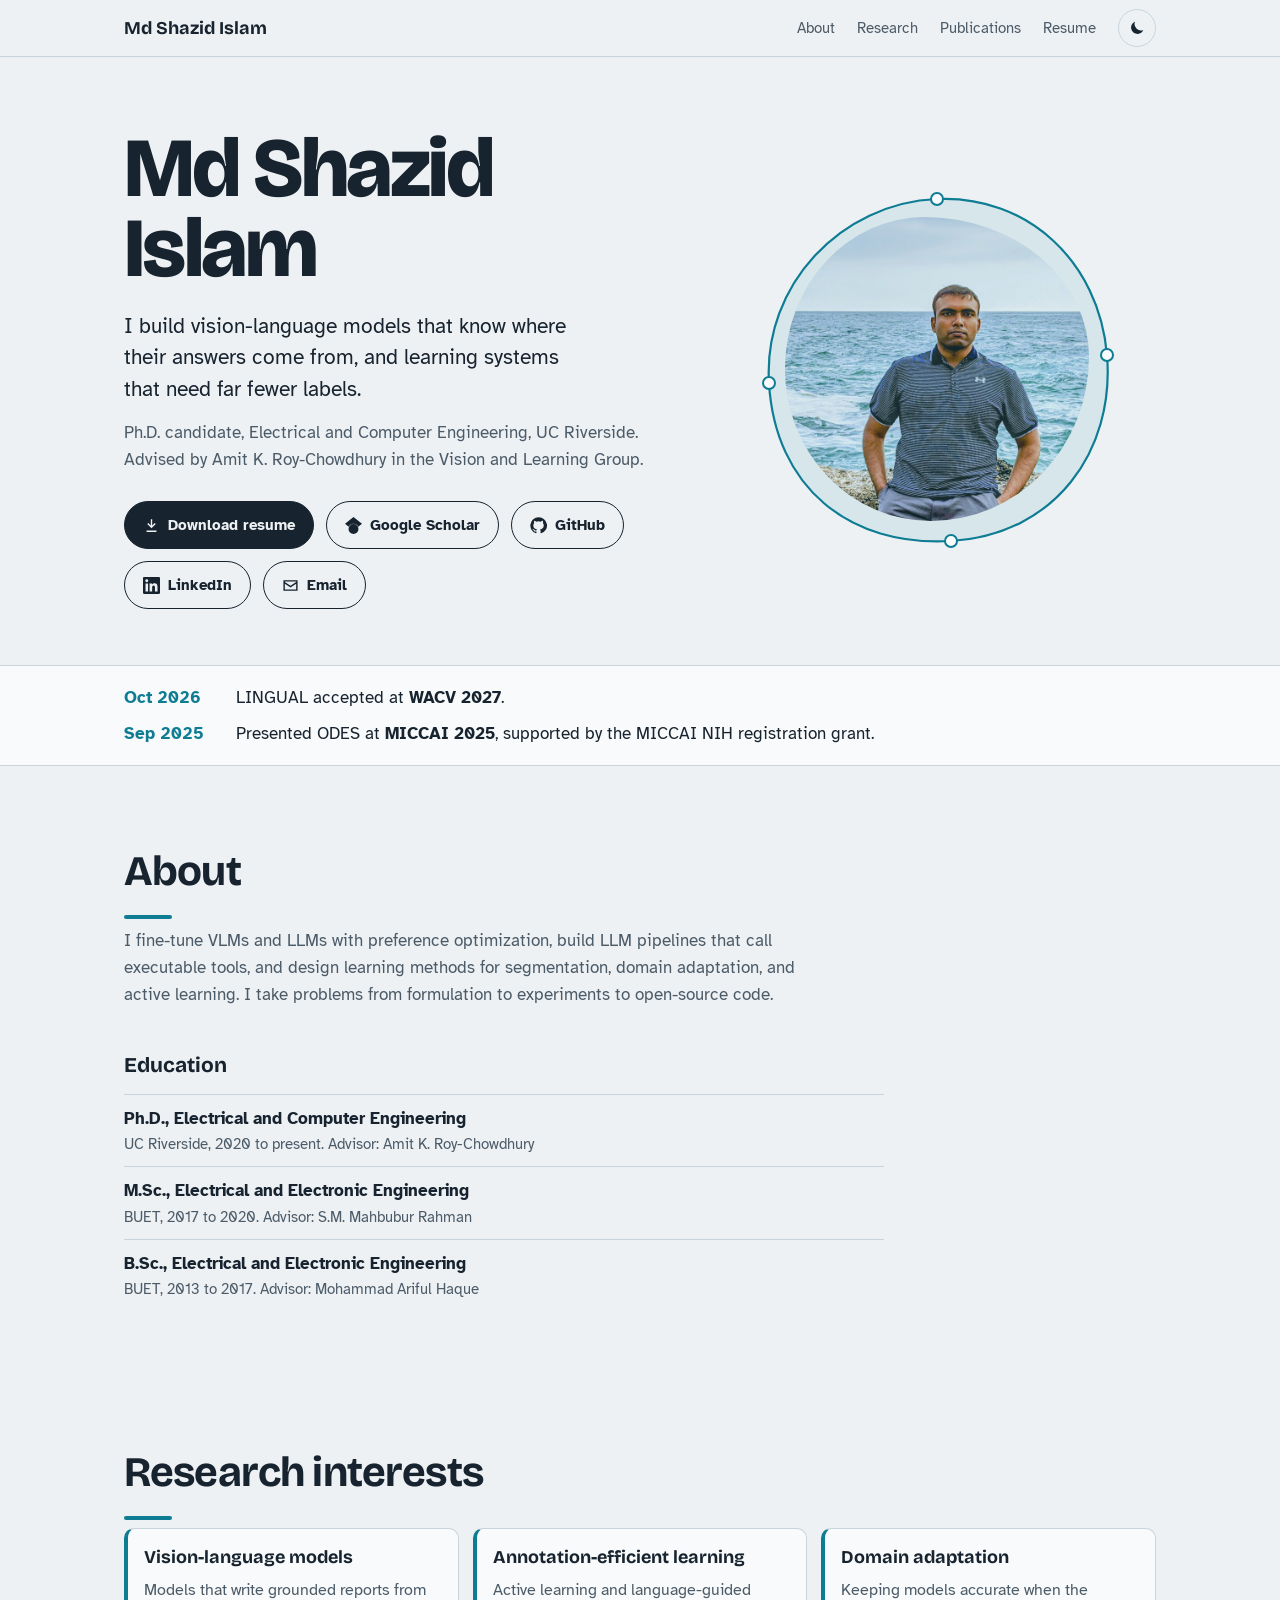
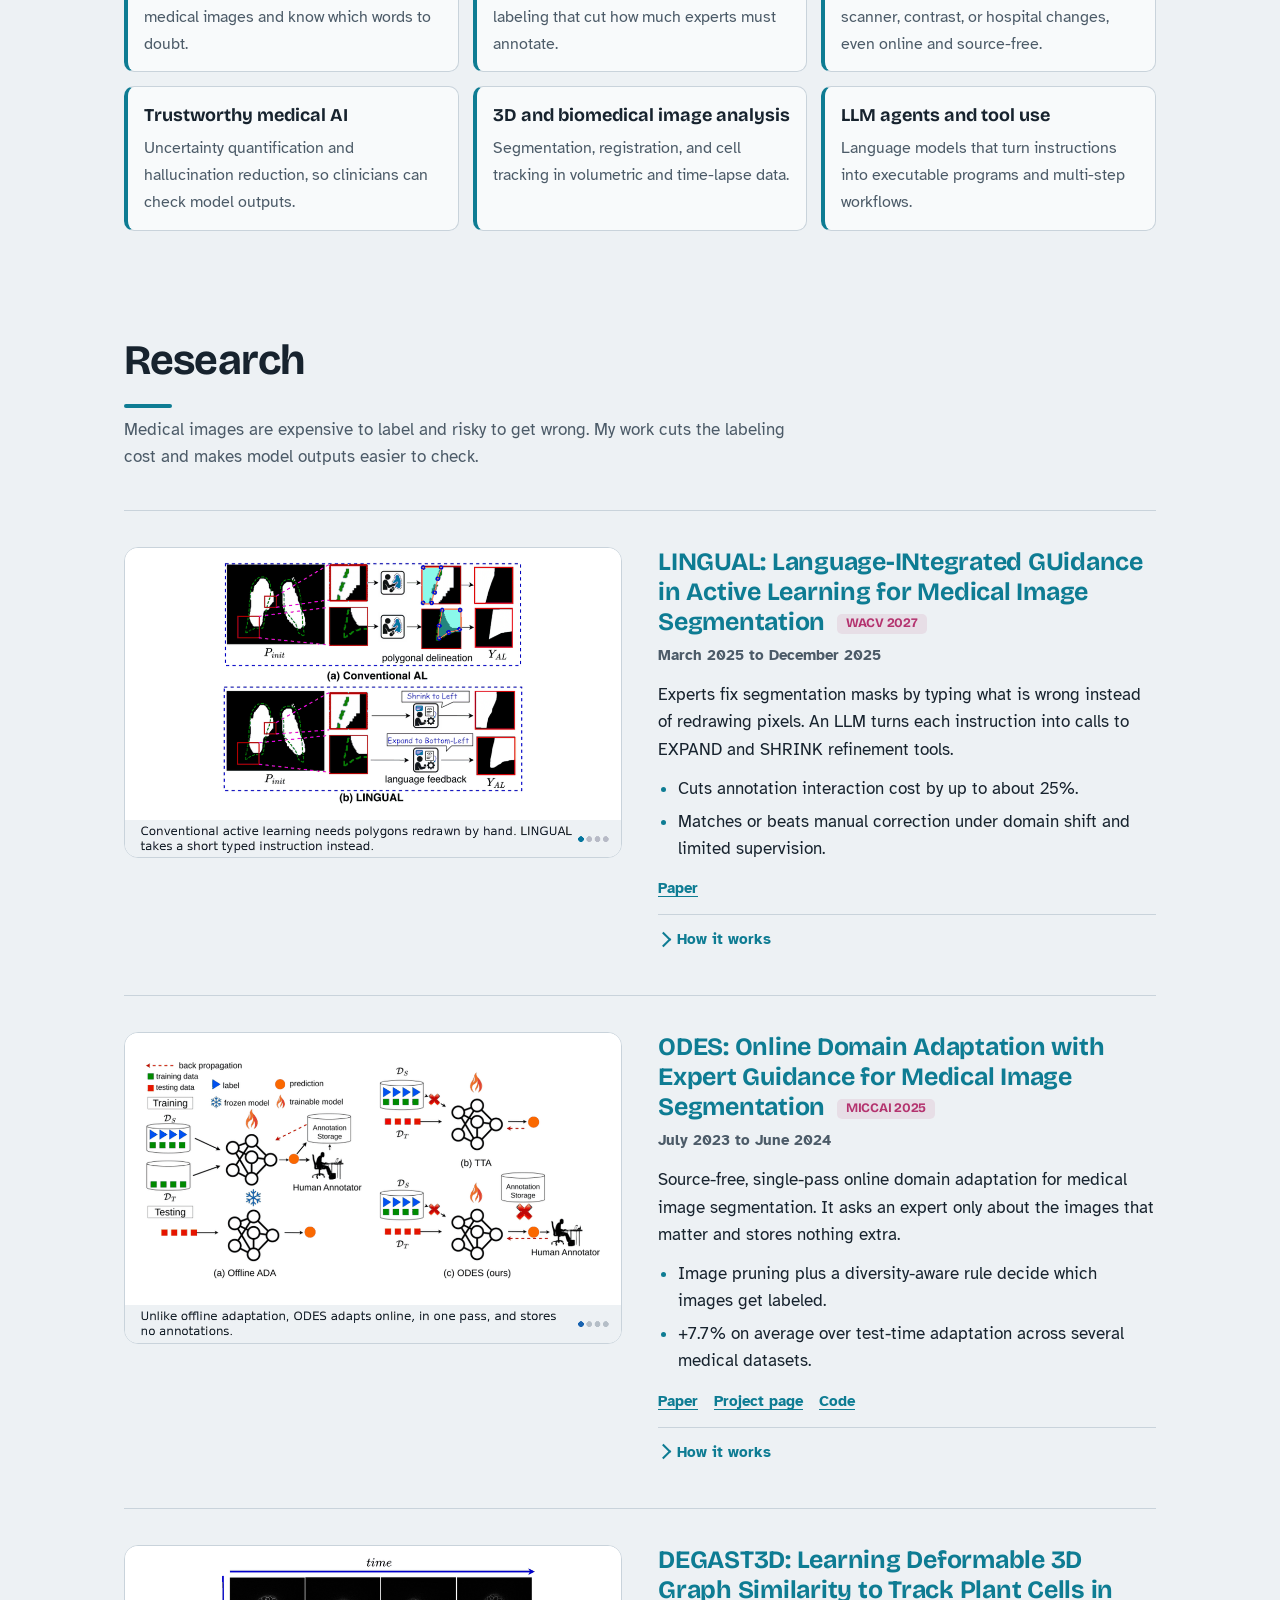
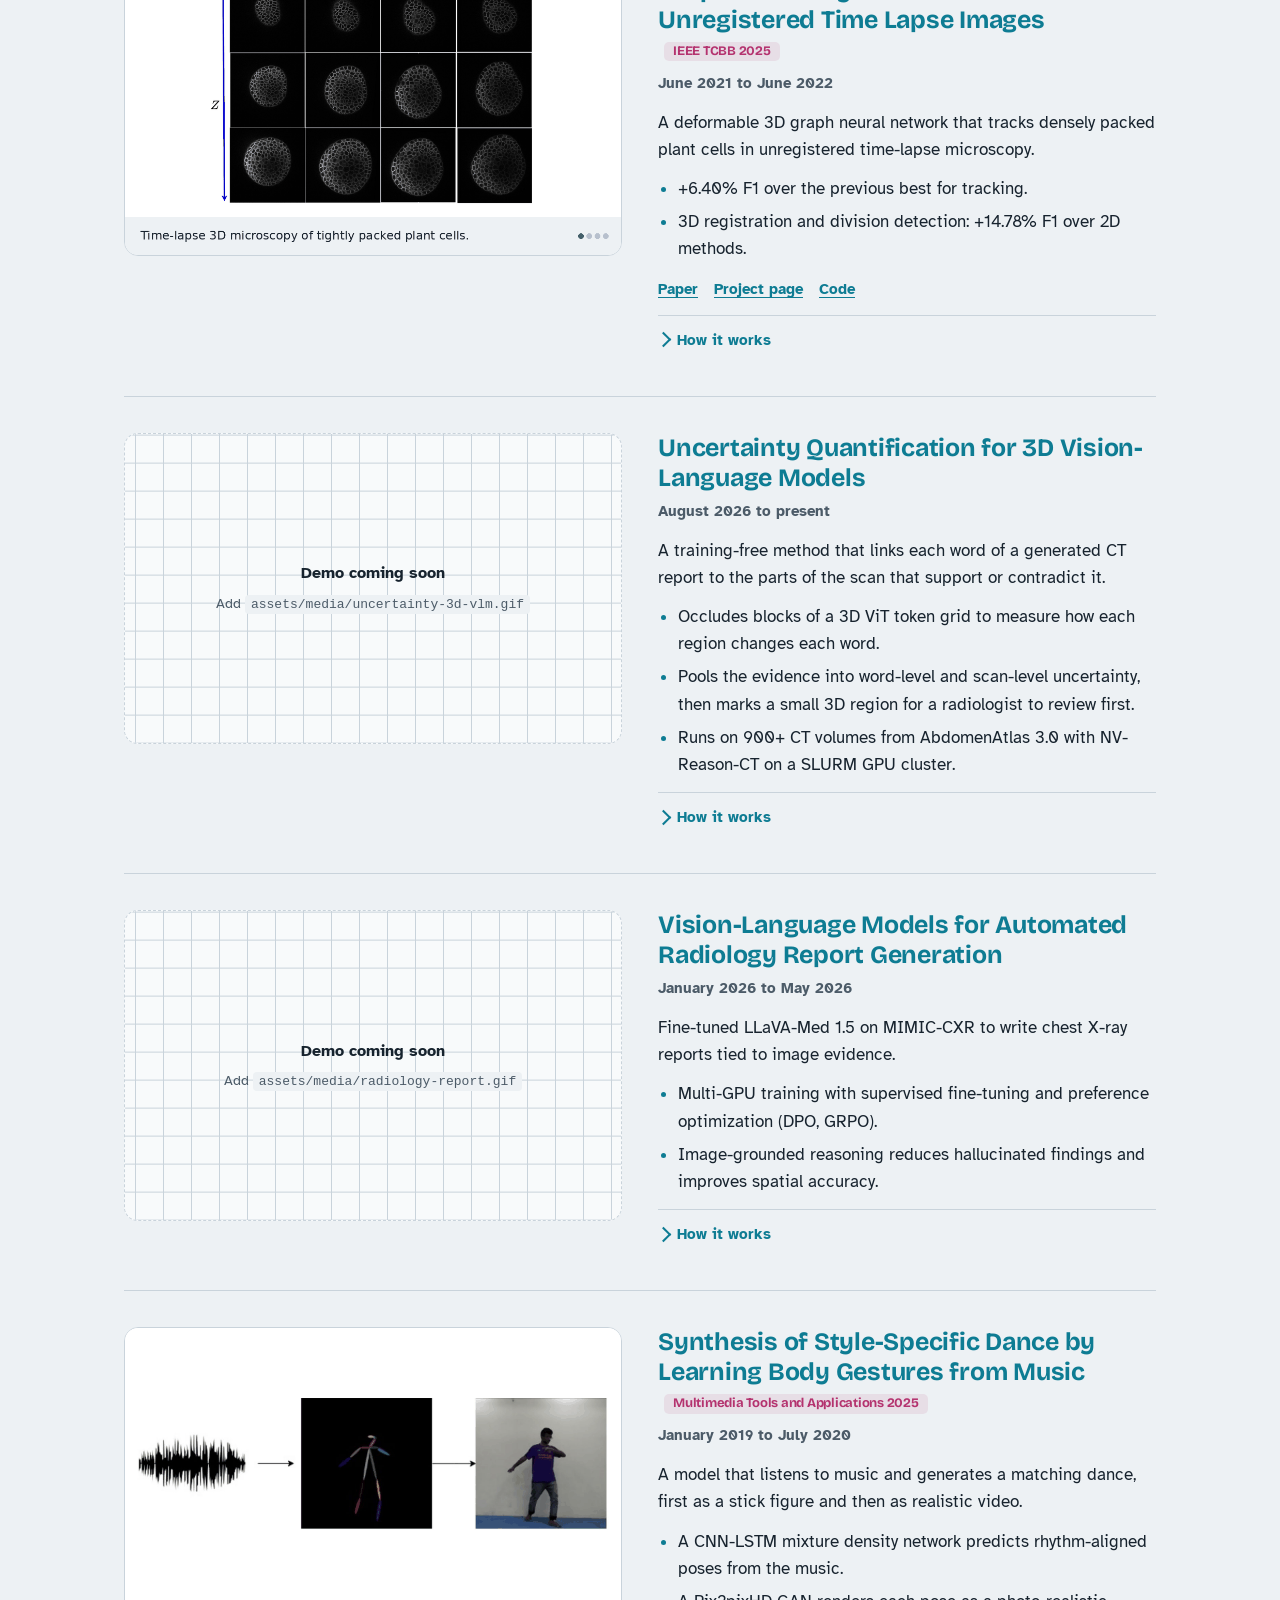
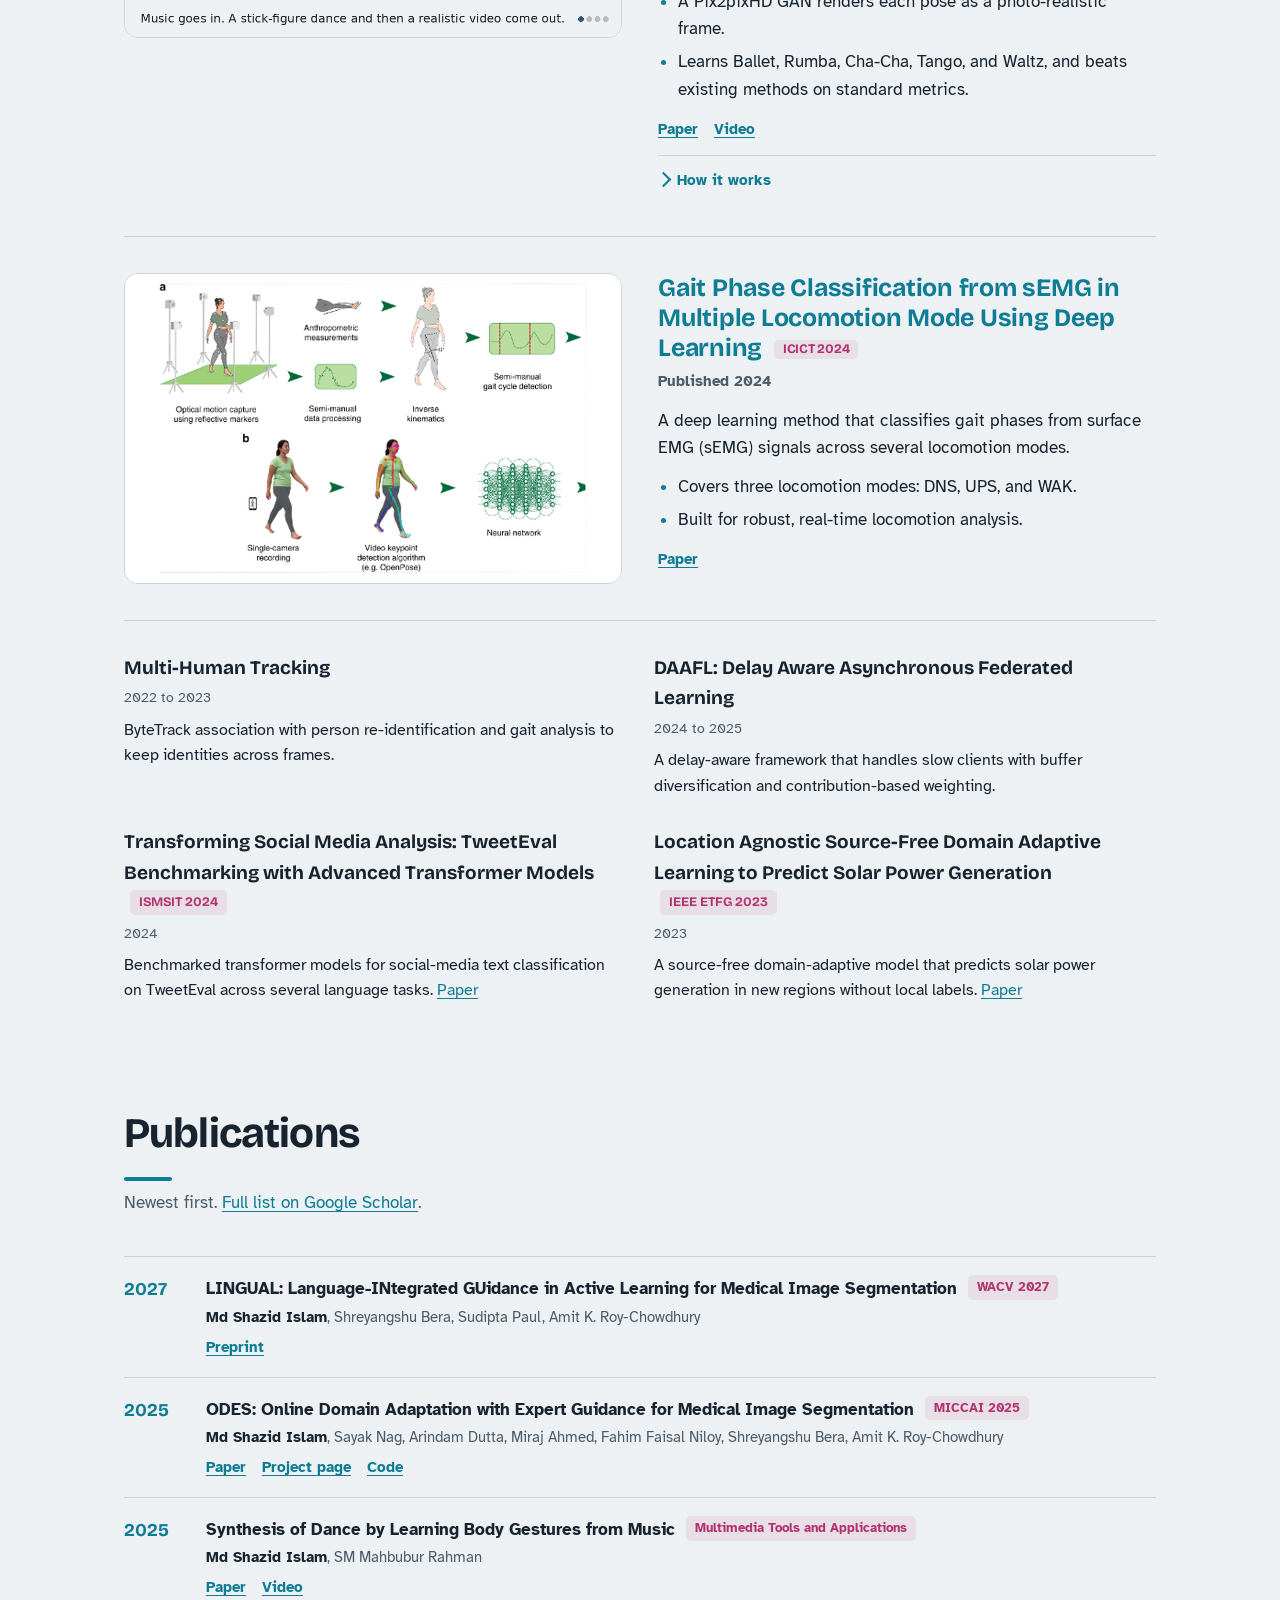
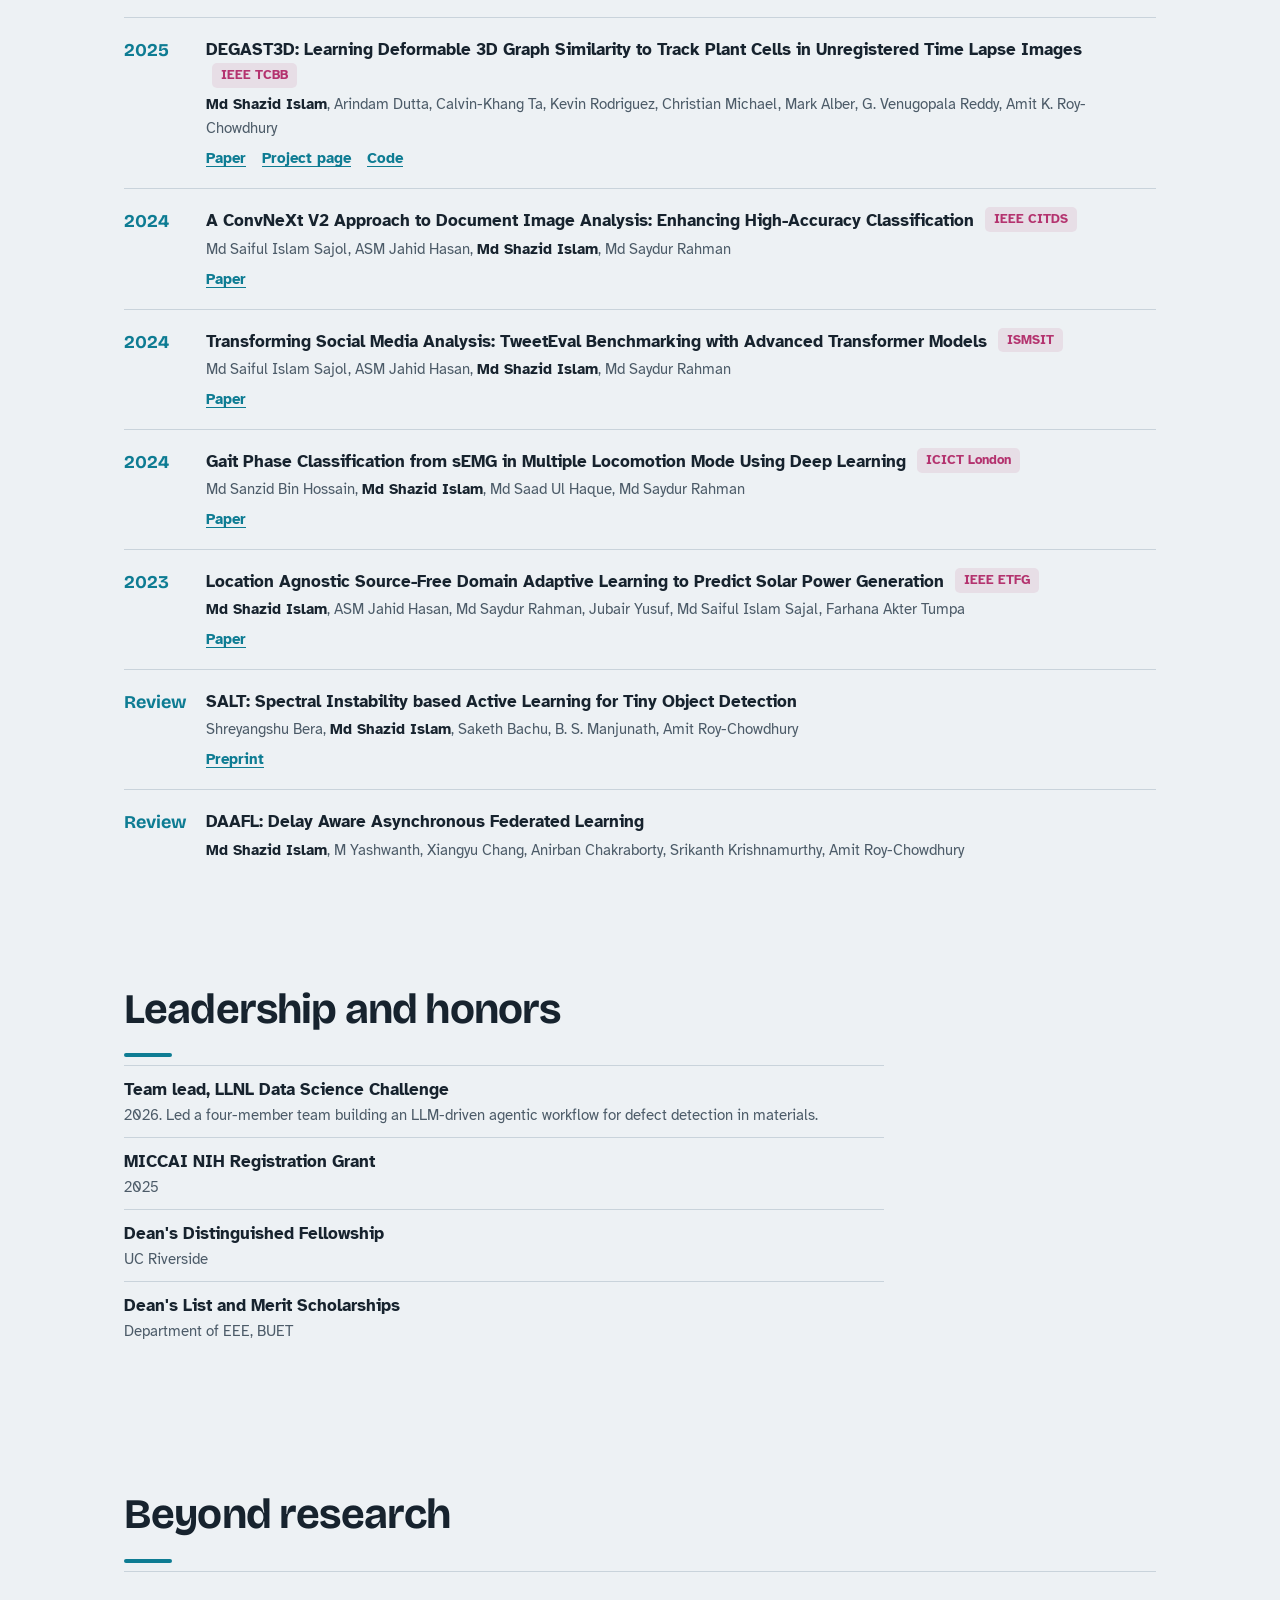
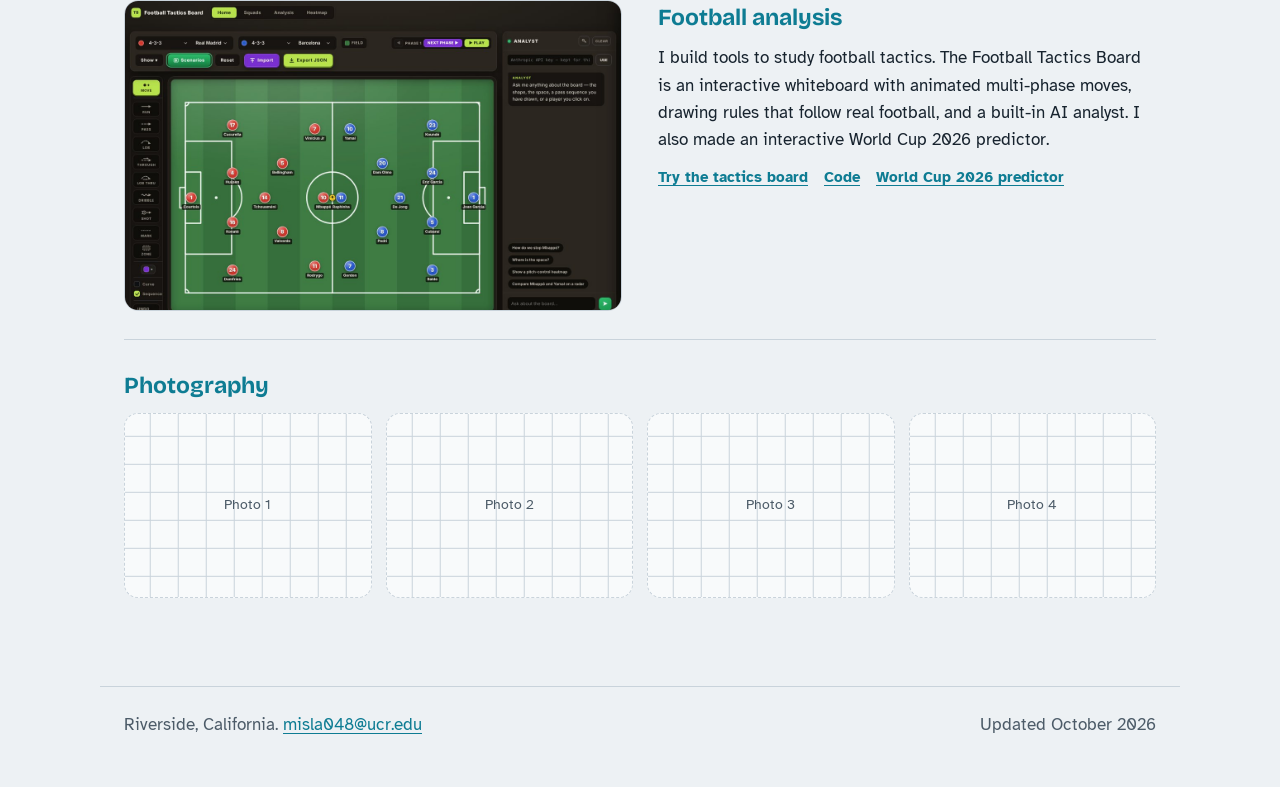
==== index.html @ 9c12d2ea "Add Gait Phase Classification project" ====
<!DOCTYPE html>
<html lang="en">
<head>
<meta charset="UTF-8">
<meta name="viewport" content="width=device-width, initial-scale=1">
<title>Md Shazid Islam</title>
<meta name="description" content="Md Shazid Islam, Ph.D. candidate at UC Riverside. Vision-language models, uncertainty, and annotation-efficient learning for medical imaging.">
<meta property="og:title" content="Md Shazid Islam">
<meta property="og:description" content="Vision-language models, uncertainty, and annotation-efficient learning for medical imaging.">
<meta property="og:image" content="https://shazidaraf.github.io/assets/profile.jpg">
<script>
(function(){try{var t=localStorage.getItem('theme');if(t==='light'||t==='dark')document.documentElement.setAttribute('data-theme',t);}catch(e){}})();
</script>
<link rel="preconnect" href="https://fonts.googleapis.com">
<link rel="preconnect" href="https://fonts.gstatic.com" crossorigin>
<link href="https://fonts.googleapis.com/css2?family=Atkinson+Hyperlegible:ital,wght@0,400;0,700;1,400&family=Bricolage+Grotesque:opsz,wght@12..96,500;12..96,700;12..96,800&display=swap" rel="stylesheet">
<style>
:root {
  --bg: #EDF1F4;
  --surface: #F8FAFB;
  --ink: #17232E;
  --muted: #4C5B68;
  --line: #C9D3DB;
  --contour: #0E7C93;
  --mask: #B4336F;
  --mask-soft: rgba(180, 51, 111, 0.10);
  --contour-soft: rgba(14, 124, 147, 0.10);
}
:root[data-theme="dark"] {
  --bg: #0F171E;
  --surface: #16212A;
  --ink: #E3EAF0;
  --muted: #9AAAB7;
  --line: #2A3946;
  --contour: #4CC3DA;
  --mask: #E57AAE;
  --mask-soft: rgba(229, 122, 174, 0.14);
  --contour-soft: rgba(76, 195, 218, 0.12);
}

* { box-sizing: border-box; }
html { scroll-behavior: smooth; }
body {
  margin: 0;
  background: var(--bg);
  color: var(--ink);
  font-family: "Atkinson Hyperlegible", system-ui, sans-serif;
  font-size: 17px;
  line-height: 1.6;
}
a { color: var(--contour); text-underline-offset: 3px; }
a:hover { text-decoration-thickness: 2px; }
:focus-visible { outline: 3px solid var(--contour); outline-offset: 3px; border-radius: 4px; }
img, video { display: block; max-width: 100%; height: auto; }

.wrap { max-width: 1080px; margin: 0 auto; padding: 0 24px; }

/* Top bar */
.topbar {
  position: sticky; top: 0; z-index: 10;
  background: color-mix(in srgb, var(--bg) 88%, transparent);
  backdrop-filter: blur(8px);
  border-bottom: 1px solid var(--line);
}
.topbar .wrap { display: flex; align-items: center; justify-content: space-between; height: 56px; gap: 16px; }
.brand { font-family: "Bricolage Grotesque", sans-serif; font-weight: 700; color: var(--ink); text-decoration: none; font-size: 18px; }
.topbar nav { display: flex; gap: 22px; }
.topbar nav a { color: var(--muted); text-decoration: none; font-size: 15px; }
.topbar nav a:hover { color: var(--ink); }

/* Hero */
.hero { padding: 72px 0 56px; }
.hero .wrap { display: grid; grid-template-columns: 1.25fr 1fr; gap: 48px; align-items: center; }
.hero h1 {
  font-family: "Bricolage Grotesque", sans-serif;
  font-weight: 800;
  font-size: clamp(44px, 7vw, 84px);
  line-height: 0.95;
  letter-spacing: -0.03em;
  margin: 0 0 22px;
}
.hero .lede { font-size: 21px; line-height: 1.5; max-width: 34ch; margin: 0 0 14px; }
.hero .meta { color: var(--muted); margin: 0 0 28px; }
.actions { display: flex; flex-wrap: wrap; gap: 12px; }
.btn {
  display: inline-flex; align-items: center; gap: 8px;
  padding: 11px 18px; border-radius: 999px;
  font-weight: 700; font-size: 15px; text-decoration: none;
  border: 1.5px solid var(--ink); color: var(--ink);
}
.btn.primary { background: var(--ink); color: var(--bg); }
.btn svg { width: 17px; height: 17px; fill: currentColor; flex: none; }
.btn:hover { background: var(--contour); border-color: var(--contour); color: #fff; text-decoration: none; }

/* The one memorable thing: a segmentation contour drawn around the portrait */
.portrait { position: relative; width: min(400px, 100%); aspect-ratio: 1; justify-self: center; }
.portrait img {
  position: absolute; inset: 12%;
  width: 76%; height: 76%;
  object-fit: cover;
  border-radius: 46% 54% 52% 48% / 50% 46% 54% 50%;
}
.portrait svg { position: absolute; inset: 0; width: 100%; height: 100%; overflow: visible; }
.contour {
  fill: var(--contour-soft);
  stroke: var(--contour);
  stroke-width: 2.2;
  stroke-linejoin: round;
  stroke-dasharray: 1400;
  stroke-dashoffset: 1400;
  animation: draw 2.4s cubic-bezier(.6,.05,.3,1) .3s forwards;
}
.handle { fill: var(--surface); stroke: var(--contour); stroke-width: 2; opacity: 0; animation: pop .3s ease-out forwards; }
@keyframes draw { to { stroke-dashoffset: 0; } }
@keyframes pop { from { opacity: 0; transform: scale(.6); } to { opacity: 1; transform: scale(1); } }

/* News */
.news { border-top: 1px solid var(--line); border-bottom: 1px solid var(--line); background: var(--surface); }
.news ul { list-style: none; margin: 0; padding: 18px 0; display: grid; gap: 8px; }
.news li { display: grid; grid-template-columns: 96px 1fr; gap: 16px; }
.news time { color: var(--muted); font-variant-numeric: tabular-nums; }

/* Sections */
section.block { padding: 72px 0 24px; }
.block h2 {
  font-family: "Bricolage Grotesque", sans-serif;
  font-weight: 700; font-size: clamp(30px, 4vw, 42px);
  letter-spacing: -0.02em; margin: 0 0 8px;
}
.block .intro { color: var(--muted); max-width: 62ch; margin: 0 0 40px; }

/* Projects */
.project {
  display: grid; grid-template-columns: 1fr 1fr; gap: 36px;
  align-items: start; padding: 36px 0; border-top: 1px solid var(--line);
}
.project h3 { font-family: "Bricolage Grotesque", sans-serif; font-size: 25px; line-height: 1.2; margin: 0 0 6px; letter-spacing: -0.01em; }
.project .when { color: var(--muted); font-size: 15px; margin: 0 0 14px; }
.project p { margin: 0 0 12px; max-width: 60ch; }
.project ul { margin: 0 0 14px; padding-left: 20px; }
.project li { margin-bottom: 6px; }
.links { display: flex; flex-wrap: wrap; gap: 16px; font-weight: 700; font-size: 15px; }
.venue { display: inline-block; background: var(--mask-soft); color: var(--mask); font-weight: 700; font-size: 13px; padding: 2px 9px; border-radius: 5px; margin-left: 6px; vertical-align: 3px; }

/* Media slot: shows the GIF/video when the file exists, a placeholder otherwise */
.media {
  position: relative; aspect-ratio: 16 / 10; margin: 0;
  border-radius: 14px; overflow: hidden;
  background: var(--surface); border: 1.5px dashed var(--line);
}
.media img, .media video { width: 100%; height: 100%; object-fit: cover; }
.media .ph {
  position: absolute; inset: 0; display: none;
  place-content: center; text-align: center; gap: 6px; padding: 20px;
  color: var(--muted); font-size: 14px;
  background-image:
    linear-gradient(var(--line) 1px, transparent 1px),
    linear-gradient(90deg, var(--line) 1px, transparent 1px);
  background-size: 28px 28px;
  background-position: center;
}
.media .ph strong { color: var(--ink); font-size: 16px; }
.media .ph code { background: var(--bg); padding: 2px 6px; border-radius: 4px; font-size: 13px; }
.media.empty .ph { display: grid; }
.media:not(.empty) { border-style: solid; background: #fff; }
.media.small { margin-bottom: 14px; border-radius: 10px; }
.media.empty img, .media.empty video { display: none; }

.more { display: grid; grid-template-columns: repeat(2, 1fr); gap: 28px; padding: 32px 0 0; border-top: 1px solid var(--line); }
.more h4 { font-family: "Bricolage Grotesque", sans-serif; font-size: 19px; margin: 0 0 4px; }
.more .when { color: var(--muted); font-size: 14px; margin: 0 0 8px; }
.more p { margin: 0; font-size: 16px; }

/* Publications */
.pubs { list-style: none; padding: 0; margin: 0; }
.pubs li { padding: 18px 0; border-top: 1px solid var(--line); display: grid; grid-template-columns: 64px 1fr; gap: 18px; }
.pubs .yr { font-family: "Bricolage Grotesque", sans-serif; font-weight: 700; color: var(--muted); font-size: 18px; }
.pubs .title { font-weight: 700; display: block; margin-bottom: 2px; }
.pubs .authors { color: var(--muted); font-size: 15px; display: block; }
.pubs .authors b { color: var(--ink); }
.pubs .links { margin-top: 6px; }

/* About grid */
.about { display: grid; grid-template-columns: 1fr 1fr; gap: 48px; }
.about h3 { font-family: "Bricolage Grotesque", sans-serif; font-size: 21px; margin: 0 0 12px; }
.about ul { list-style: none; padding: 0; margin: 0 0 32px; }
.about li { padding: 10px 0; border-top: 1px solid var(--line); }
.about.one { grid-template-columns: 1fr; max-width: 760px; }
.about li span { color: var(--muted); display: block; font-size: 15px; }


/* Paper details, opened on click */
.deep { margin: 14px 0 4px; border-top: 1px solid var(--line); }
.deep summary {
  cursor: pointer; list-style: none; padding: 12px 0 4px;
  font-weight: 700; font-size: 15px; color: var(--contour);
  display: inline-flex; align-items: center; gap: 8px;
}
.deep summary::-webkit-details-marker { display: none; }
.deep summary::before {
  content: ""; width: 9px; height: 9px;
  border-right: 2px solid currentColor; border-bottom: 2px solid currentColor;
  transform: rotate(-45deg); transition: transform .2s ease;
}
.deep[open] summary::before { transform: rotate(45deg); }
.deep dl { display: grid; grid-template-columns: 92px 1fr; gap: 10px 16px; margin: 12px 0 0; font-size: 15.5px; }
.deep dt { font-weight: 700; color: var(--muted); }
.deep dd { margin: 0; }
.deep .stats { display: flex; flex-wrap: wrap; gap: 10px; margin-top: 14px; }
.deep .stat { background: var(--contour-soft); border-radius: 10px; padding: 8px 12px; min-width: 120px; }
.deep .stat b { display: block; font-family: "Bricolage Grotesque", sans-serif; font-size: 22px; color: var(--ink); line-height: 1.1; }
.deep .stat span { font-size: 13px; color: var(--muted); }
@media (max-width: 520px) { .deep dl { grid-template-columns: 1fr; gap: 2px; } .deep dd { margin-bottom: 8px; } }
@media (prefers-reduced-motion: reduce) { .deep summary::before { transition: none; } }


/* Theme switch */
.theme-toggle {
  display: inline-grid; place-items: center; width: 38px; height: 38px; flex: none;
  border-radius: 50%; border: 1.5px solid var(--line); background: transparent; color: var(--ink); cursor: pointer;
}
.theme-toggle:hover { border-color: var(--contour); color: var(--contour); }
.theme-toggle svg { width: 18px; height: 18px; fill: currentColor; }
.theme-toggle .i-sun { display: none; }
.theme-toggle.is-dark .i-sun { display: block; }
.theme-toggle.is-dark .i-moon { display: none; }
.bar-right { display: flex; align-items: center; gap: 22px; }

footer { padding: 64px 0 48px; color: var(--muted); }
footer .wrap { display: flex; flex-wrap: wrap; justify-content: space-between; gap: 16px; border-top: 1px solid var(--line); padding-top: 24px; }

@media (max-width: 860px) {
  .hero .wrap, .project, .about { grid-template-columns: 1fr; }
  .hero { padding: 40px 0 32px; }
  .portrait { width: min(300px, 80%); order: -1; }
  .more { grid-template-columns: 1fr; }
  .topbar nav { display: none; }
  .project { gap: 20px; }
}
@media (max-width: 520px) {
  body { font-size: 16px; }
  .wrap { padding: 0 16px; }
  .news li { grid-template-columns: 1fr; gap: 0; }
  .pubs li { grid-template-columns: 1fr; gap: 4px; }
}
@media (prefers-reduced-motion: reduce) {
  html { scroll-behavior: auto; }
  .contour { animation: none; stroke-dashoffset: 0; }
  .handle { animation: none; opacity: 1; }
}

.interests { list-style: none; padding: 0; margin: 8px 0 0; display: grid; grid-template-columns: repeat(3, 1fr); gap: 14px; }
.interests li { background: var(--surface); border: 1px solid var(--line); border-left: 4px solid var(--contour); border-radius: 10px; padding: 14px 16px; }
.interests strong { display: block; font-family: "Bricolage Grotesque", sans-serif; font-size: 18px; margin-bottom: 4px; }
.interests span { color: var(--muted); font-size: 15.5px; line-height: 1.5; }
@media (max-width: 860px) { .interests { grid-template-columns: 1fr 1fr; } }
@media (max-width: 520px) { .interests { grid-template-columns: 1fr; } }
.hobby { display: grid; grid-template-columns: 1fr 1fr; gap: 36px; align-items: start; padding: 28px 0; border-top: 1px solid var(--line); }
.hobby h3, .hobby-photos h3 { font-family: "Bricolage Grotesque", sans-serif; font-size: 23px; margin: 0 0 8px; color: var(--contour); }
.hobby p { margin: 0 0 12px; max-width: 60ch; }
.hobby-photos { padding: 28px 0 0; border-top: 1px solid var(--line); }
.photo-strip { display: grid; grid-template-columns: repeat(4, 1fr); gap: 14px; }
.media.photo { aspect-ratio: 4 / 3; }
.media.photo .ph span { font-size: 14px; }
@media (max-width: 860px) { .hobby { grid-template-columns: 1fr; gap: 18px; } .photo-strip { grid-template-columns: 1fr 1fr; } }
/* Single accent */
.block h2::after { content: ""; display: block; width: 48px; height: 4px; border-radius: 2px; margin-top: 10px; background: var(--contour); }
.news time { color: var(--contour); font-weight: 700; }
.project h3 { color: var(--contour); }
.project .when { font-weight: 700; }
.project li::marker { color: var(--contour); }
.pubs .yr { color: var(--contour); }
</style>
</head>
<body>

<header class="topbar">
  <div class="wrap">
    <a class="brand" href="#top">Md Shazid Islam</a>
    <div class="bar-right">
      <nav aria-label="Sections">
      <a href="#about">About</a>
      <a href="#research">Research</a>
      <a href="#publications">Publications</a>
      <a href="Md_Shazid_Islam_Resume.pdf">Resume</a>
      </nav>
      <button class="theme-toggle" type="button" aria-label="Switch to dark theme" title="Switch theme">
      <svg class="i-moon" viewBox="0 0 24 24" aria-hidden="true"><path d="M20.5 14.6A8.5 8.5 0 0 1 9.4 3.5a8.5 8.5 0 1 0 11.1 11.1z"/></svg>
      <svg class="i-sun" viewBox="0 0 24 24" aria-hidden="true"><circle cx="12" cy="12" r="4.2"/><path d="M12 1.8v2.6M12 19.6v2.6M4.6 4.6l1.8 1.8M17.6 17.6l1.8 1.8M1.8 12h2.6M19.6 12h2.6M4.6 19.4l1.8-1.8M17.6 6.4l1.8-1.8" stroke="currentColor" stroke-width="2" stroke-linecap="round" fill="none"/></svg>
    </button>
    </div>
  </div>
</header>

<main id="top">
  <section class="hero">
    <div class="wrap">
      <div>
        <h1>Md Shazid Islam</h1>
        <p class="lede">I build vision-language models that know where their answers come from, and learning systems that need far fewer labels.</p>
        <p class="meta">Ph.D. candidate, Electrical and Computer Engineering, UC Riverside. Advised by Amit K. Roy-Chowdhury in the Vision and Learning Group.</p>
        <div class="actions">
          <a class="btn primary" href="Md_Shazid_Islam_Resume.pdf" download="Md_Shazid_Islam_Resume.pdf"><svg viewBox="0 0 24 24" aria-hidden="true"><path d="M11 3h2v9.17l3.59-3.58L18 10l-6 6-6-6 1.41-1.41L11 12.17V3zM5 19h14v2H5z"/></svg>Download resume</a>
          <a class="btn" href="https://scholar.google.com/citations?user=0kXrLjMAAAAJ&amp;hl=en"><svg viewBox="0 0 24 24" aria-hidden="true"><path d="M5.242 13.769L0 9.5 12 0l12 9.5-5.242 4.269C17.548 11.249 14.978 9.5 12 9.5c-2.977 0-5.548 1.748-6.758 4.269zM12 10a7 7 0 1 0 0 14 7 7 0 0 0 0-14z"/></svg>Google Scholar</a>
          <a class="btn" href="https://github.com/ShazidAraf"><svg viewBox="0 0 24 24" aria-hidden="true"><path d="M12 .5a11.5 11.5 0 0 0-3.64 22.41c.58.1.79-.25.79-.56v-2c-3.2.7-3.88-1.37-3.88-1.37-.53-1.33-1.28-1.69-1.28-1.69-1.05-.71.08-.7.08-.7 1.16.08 1.77 1.19 1.77 1.19 1.03 1.77 2.71 1.26 3.37.96.1-.75.4-1.26.73-1.55-2.55-.29-5.24-1.28-5.24-5.68 0-1.26.45-2.28 1.18-3.09-.12-.29-.51-1.46.11-3.05 0 0 .97-.31 3.17 1.18a11 11 0 0 1 5.77 0c2.2-1.49 3.17-1.18 3.17-1.18.62 1.59.23 2.76.11 3.05.74.81 1.18 1.83 1.18 3.09 0 4.41-2.69 5.38-5.26 5.67.41.36.78 1.06.78 2.14v3.17c0 .31.21.67.8.56A11.5 11.5 0 0 0 12 .5z"/></svg>GitHub</a>
          <a class="btn" href="https://www.linkedin.com/in/md-shazid-islam-1b0993121/"><svg viewBox="0 0 24 24" aria-hidden="true"><path d="M20.45 20.45h-3.56v-5.57c0-1.33-.03-3.04-1.85-3.04-1.85 0-2.14 1.45-2.14 2.94v5.67H9.34V9h3.42v1.56h.05c.48-.9 1.64-1.85 3.37-1.85 3.6 0 4.27 2.37 4.27 5.46v6.28zM5.34 7.43a2.06 2.06 0 1 1 0-4.13 2.06 2.06 0 0 1 0 4.13zM7.12 20.45H3.56V9h3.56v11.45zM22.22 0H1.77C.79 0 0 .77 0 1.73v20.54C0 23.23.79 24 1.77 24h20.45c.98 0 1.78-.77 1.78-1.73V1.73C24 .77 23.2 0 22.22 0z"/></svg>LinkedIn</a>
          <a class="btn" href="mailto:misla048@ucr.edu"><svg viewBox="0 0 24 24" aria-hidden="true"><path d="M2 4.5h20v15H2v-15zm2 2v.6l8 5.2 8-5.2v-.6H4zm16 3-8 5.2-8-5.2v8h16v-8z"/></svg>Email</a>
        </div>
      </div>
      <div class="portrait" aria-hidden="true">
        <img src="assets/profile.jpg" alt="">
        <svg viewBox="0 0 400 400">
          <path class="contour" d="M200 30 C 290 26, 362 92, 370 186 C 378 282, 318 366, 214 372 C 112 378, 38 318, 32 214 C 26 116, 104 34, 200 30 Z"/>
          <circle class="handle" cx="200" cy="30" r="6" style="animation-delay:.9s"/>
          <circle class="handle" cx="370" cy="186" r="6" style="animation-delay:1.4s"/>
          <circle class="handle" cx="214" cy="372" r="6" style="animation-delay:1.9s"/>
          <circle class="handle" cx="32" cy="214" r="6" style="animation-delay:2.3s"/>
        </svg>
      </div>
    </div>
  </section>

  <section class="news" aria-label="News">
    <div class="wrap">
      <ul>
        <li><time datetime="2026-10">Oct 2026</time><span>LINGUAL accepted at <strong>WACV 2027</strong>.</span></li>
        <li><time datetime="2025-09">Sep 2025</time><span>Presented ODES at <strong>MICCAI 2025</strong>, supported by the MICCAI NIH registration grant.</span></li>
      </ul>
    </div>
  </section>

  <section class="block" id="about">
    <div class="wrap">
      <h2>About</h2>
      <p class="intro">I fine-tune VLMs and LLMs with preference optimization, build LLM pipelines that call executable tools, and design learning methods for segmentation, domain adaptation, and active learning. I take problems from formulation to experiments to open-source code.</p>
      <div class="about one">
        <div>
          <h3>Education</h3>
          <ul>
            <li><strong>Ph.D., Electrical and Computer Engineering</strong><span>UC Riverside, 2020 to present. Advisor: Amit K. Roy-Chowdhury</span></li>
            <li><strong>M.Sc., Electrical and Electronic Engineering</strong><span>BUET, 2017 to 2020. Advisor: S.M. Mahbubur Rahman</span></li>
            <li><strong>B.Sc., Electrical and Electronic Engineering</strong><span>BUET, 2013 to 2017. Advisor: Mohammad Ariful Haque</span></li>
          </ul>
        </div>
      </div>
    </div>
  </section>

  <section class="block" id="interests">
    <div class="wrap">
      <h2>Research interests</h2>
      <ul class="interests">
        <li><strong>Vision-language models</strong><span>Models that write grounded reports from medical images and know which words to doubt.</span></li>
        <li><strong>Annotation-efficient learning</strong><span>Active learning and language-guided labeling that cut how much experts must annotate.</span></li>
        <li><strong>Domain adaptation</strong><span>Keeping models accurate when the scanner, contrast, or hospital changes, even online and source-free.</span></li>
        <li><strong>Trustworthy medical AI</strong><span>Uncertainty quantification and hallucination reduction, so clinicians can check model outputs.</span></li>
        <li><strong>3D and biomedical image analysis</strong><span>Segmentation, registration, and cell tracking in volumetric and time-lapse data.</span></li>
        <li><strong>LLM agents and tool use</strong><span>Language models that turn instructions into executable programs and multi-step workflows.</span></li>
      </ul>
    </div>
  </section>

  <section class="block" id="research">
    <div class="wrap">
      <h2>Research</h2>
      <p class="intro">Medical images are expensive to label and risky to get wrong. My work cuts the labeling cost and makes model outputs easier to check.</p>

      <article class="project">
        <figure class="media">
          <img src="assets/media/lingual.gif" alt="LINGUAL refining a segmentation mask from a typed instruction" loading="lazy" onerror="this.parentElement.classList.add('empty')">
          <div class="ph"><strong>Demo coming soon</strong><span>Add <code>assets/media/lingual.gif</code></span></div>
        </figure>
        <div>
          <h3>LINGUAL: Language-INtegrated GUidance in Active Learning for Medical Image Segmentation <span class="venue">WACV 2027</span></h3>
          <p class="when">March 2025 to December 2025</p>
          <p>Experts fix segmentation masks by typing what is wrong instead of redrawing pixels. An LLM turns each instruction into calls to EXPAND and SHRINK refinement tools.</p>
          <ul>
            <li>Cuts annotation interaction cost by up to about 25%.</li>
            <li>Matches or beats manual correction under domain shift and limited supervision.</li>
          </ul>
          <div class="links"><a href="https://arxiv.org/abs/2511.14028">Paper</a></div>
          <details class="deep">
            <summary>How it works</summary>
            <dl>
              <dt>Problem</dt><dd>Medical images have blurry, ambiguous boundaries. Drawing polygons around them is slow and tiring, and bigger regions cost more effort.</dd>
              <dt>Approach</dt><dd>The expert types a short command such as &ldquo;expand to bottom-right&rdquo; or &ldquo;remove small fragments&rdquo;. GPT-3.5, using in-context examples, turns it into a program. The program calls refinement tools (EXPAND, SHRINK, REMOVE, FILL, SMOOTH) that edit the mask with no further human input.</dd>
              <dt>Why it scales</dt><dd>The typed command stays about the same length whether the region is small or large, so expert effort stays nearly flat.</dd>
              <dt>Data</dt><dd>Abdominal MRI (CHAOS, in-phase to out-of-phase: liver, kidneys, spleen) and breast ultrasound (BUSI to UDIAT).</dd>
            </dl>
            <div class="stats">
              <div class="stat"><b>83.4%</b><span>less annotation time, MRI</span></div>
              <div class="stat"><b>79.9%</b><span>less annotation time, ultrasound</span></div>
            </div>
          </details>
        </div>
      </article>

      <article class="project">
        <figure class="media">
          <img src="assets/media/odes.gif" alt="ODES adapting a segmentation model to a new scanner" loading="lazy" onerror="this.parentElement.classList.add('empty')">
          <div class="ph"><strong>Demo coming soon</strong><span>Add <code>assets/media/odes.gif</code></span></div>
        </figure>
        <div>
          <h3>ODES: Online Domain Adaptation with Expert Guidance for Medical Image Segmentation <span class="venue">MICCAI 2025</span></h3>
          <p class="when">July 2023 to June 2024</p>
          <p>Source-free, single-pass online domain adaptation for medical image segmentation. It asks an expert only about the images that matter and stores nothing extra.</p>
          <ul>
            <li>Image pruning plus a diversity-aware rule decide which images get labeled.</li>
            <li>+7.7% on average over test-time adaptation across several medical datasets.</li>
          </ul>
          <div class="links">
            <a href="https://papers.miccai.org/miccai-2025/paper/5017_paper.pdf">Paper</a>
            <a href="projects/odes/">Project page</a>
            <a href="https://github.com/ShazidAraf/ODES">Code</a>
          </div>
          <details class="deep">
            <summary>How it works</summary>
            <dl>
              <dt>Problem</dt><dd>A model trained on one scanner drops in accuracy on another. Hospitals receive patients one after another, so the model must adapt online, with no access to the source data and no stored labels.</dd>
              <dt>Approach</dt><dd>For each incoming batch the model predicts, then image pruning uses batch-norm statistics to keep only the most shifted images. An acquisition rule combines uncertainty, regional impurity, and spatial and feature diversity to pick small patches for the expert. The model updates once and moves on.</dd>
              <dt>Practical fit</dt><dd>Expert labeling happens in the turnover time between patients, so it does not slow the clinical workflow.</dd>
              <dt>Data</dt><dd>Three shifts: CHAOS MRI in-phase to out-of-phase, CHAOS T2-SPIR to DUKE, and prostate MRI from BMC to RUNMC.</dd>
            </dl>
            <div class="stats">
              <div class="stat"><b>+7.7%</b><span>average gain over test-time adaptation</span></div>
              <div class="stat"><b>1 pass</b><span>per batch, no data stored</span></div>
            </div>
          </details>
        </div>
      </article>

      <article class="project">
        <figure class="media">
          <img src="assets/media/degast3d.gif" alt="Tracking plant cells across 3D time-lapse microscopy" loading="lazy" onerror="this.parentElement.classList.add('empty')">
          <div class="ph"><strong>Demo coming soon</strong><span>Add <code>assets/media/degast3d.gif</code></span></div>
        </figure>
        <div>
          <h3>DEGAST3D: Learning Deformable 3D Graph Similarity to Track Plant Cells in Unregistered Time Lapse Images <span class="venue">IEEE TCBB 2025</span></h3>
          <p class="when">June 2021 to June 2022</p>
          <p>A deformable 3D graph neural network that tracks densely packed plant cells in unregistered time-lapse microscopy.</p>
          <ul>
            <li>+6.40% F1 over the previous best for tracking.</li>
            <li>3D registration and division detection: +14.78% F1 over 2D methods.</li>
          </ul>
          <div class="links">
            <a href="https://ieeexplore.ieee.org/abstract/document/10820545">Paper</a>
            <a href="projects/degast3d/">Project page</a>
            <a href="https://github.com/ShazidAraf/DEGAST3D">Code</a>
          </div>
          <details class="deep">
            <summary>How it works</summary>
            <dl>
              <dt>Problem</dt><dd>Plant tissue in 3D microscopy has many tightly packed cells, uneven growth, divisions in different planes, and noisy deep layers. The stacks are also unregistered between time points.</dd>
              <dt>Approach</dt><dd>Cells are segmented in 3D, then each pair of time points is registered with RANSAC on point-cloud features. A graph neural network compares each cell&rsquo;s local 3D neighbor graph to find its match. A separate 3D CNN checks mother and daughter cell shapes to detect divisions.</dd>
              <dt>Data</dt><dd>Public confocal time-lapse stacks of the Arabidopsis shoot apical meristem, with 4 hours between time points.</dd>
            </dl>
            <div class="stats">
              <div class="stat"><b>+6.83%</b><span>precision, cell matching</span></div>
              <div class="stat"><b>+5.96%</b><span>recall, cell matching</span></div>
              <div class="stat"><b>+15.38%</b><span>recall, division detection</span></div>
            </div>
          </details>
        </div>
      </article>

      <article class="project">
        <figure class="media">
          <img src="assets/media/uncertainty-3d-vlm.gif" alt="Word-level uncertainty map over a 3D CT scan" loading="lazy" onerror="this.parentElement.classList.add('empty')">
          <div class="ph"><strong>Demo coming soon</strong><span>Add <code>assets/media/uncertainty-3d-vlm.gif</code></span></div>
        </figure>
        <div>
          <h3>Uncertainty Quantification for 3D Vision-Language Models</h3>
          <p class="when">August 2026 to present</p>
          <p>A training-free method that links each word of a generated CT report to the parts of the scan that support or contradict it.</p>
          <ul>
            <li>Occludes blocks of a 3D ViT token grid to measure how each region changes each word.</li>
            <li>Pools the evidence into word-level and scan-level uncertainty, then marks a small 3D region for a radiologist to review first.</li>
            <li>Runs on 900+ CT volumes from AbdomenAtlas 3.0 with NV-Reason-CT on a SLURM GPU cluster.</li>
          </ul>
          <details class="deep">
            <summary>How it works</summary>
            <dl>
              <dt>Problem</dt><dd>A 3D vision-language model can write a fluent CT report that is wrong in places. Radiologists need to know which words to doubt and where to look.</dd>
              <dt>Approach</dt><dd>Block-wise feature replacement (occlusion) on the 3D ViT token grid measures how each scan region supports or contradicts each generated word. An evidential framework pools this into word-level vacuity and dissonance, then into a scan-level uncertainty map.</dd>
              <dt>Output</dt><dd>A budgeted 3D review region that points the radiologist at the most conflicting anatomy, shown as NIfTI overlays in 3D Slicer.</dd>
              <dt>Evaluation</dt><dd>A label-free protocol with clinically grounded error labels.</dd>
            </dl>
            <div class="stats">
              <div class="stat"><b>900+</b><span>CT volumes, AbdomenAtlas 3.0</span></div>
              <div class="stat"><b>0</b><span>extra training needed</span></div>
            </div>
          </details>
        </div>
      </article>

      <article class="project">
        <figure class="media">
          <img src="assets/media/radiology-report.gif" alt="Grounded chest X-ray report generation" loading="lazy" onerror="this.parentElement.classList.add('empty')">
          <div class="ph"><strong>Demo coming soon</strong><span>Add <code>assets/media/radiology-report.gif</code></span></div>
        </figure>
        <div>
          <h3>Vision-Language Models for Automated Radiology Report Generation</h3>
          <p class="when">January 2026 to May 2026</p>
          <p>Fine-tuned LLaVA-Med 1.5 on MIMIC-CXR to write chest X-ray reports tied to image evidence.</p>
          <ul>
            <li>Multi-GPU training with supervised fine-tuning and preference optimization (DPO, GRPO).</li>
            <li>Image-grounded reasoning reduces hallucinated findings and improves spatial accuracy.</li>
          </ul>
          <details class="deep">
            <summary>How it works</summary>
            <dl>
              <dt>Model</dt><dd>LLaVA-Med 1.5, a vision-language model for medical images.</dd>
              <dt>Training</dt><dd>Supervised fine-tuning, then preference optimization with DPO and GRPO, on multiple GPUs.</dd>
              <dt>Grounding</dt><dd>Generation is tied to image evidence, which cuts hallucinated findings and improves spatial accuracy over raw-image baselines.</dd>
              <dt>Data</dt><dd>MIMIC-CXR chest X-rays and reports.</dd>
            </dl>
          </details>
        </div>
      </article>

      <article class="project">
        <figure class="media">
          <img src="assets/media/dance.gif" alt="Music turned into a stick-figure dance and a realistic video frame" loading="lazy" onerror="this.parentElement.classList.add('empty')">
          <div class="ph"><strong>Demo coming soon</strong><span>Add <code>assets/media/dance.gif</code></span></div>
        </figure>
        <div>
          <h3>Synthesis of Style-Specific Dance by Learning Body Gestures from Music <span class="venue">Multimedia Tools and Applications 2025</span></h3>
          <p class="when">January 2019 to July 2020</p>
          <p>A model that listens to music and generates a matching dance, first as a stick figure and then as realistic video.</p>
          <ul>
            <li>A CNN-LSTM mixture density network predicts rhythm-aligned poses from the music.</li>
            <li>A Pix2pixHD GAN renders each pose as a photo-realistic frame.</li>
            <li>Learns Ballet, Rumba, Cha-Cha, Tango, and Waltz, and beats existing methods on standard metrics.</li>
          </ul>
          <div class="links">
            <a href="https://link.springer.com/article/10.1007/s11042-025-21123-3">Paper</a>
            <a href="https://youtu.be/ATaC7Cj0UIA">Video</a>
          </div>
          <details class="deep">
            <summary>How it works</summary>
            <dl>
              <dt>Problem</dt><dd>Dance moves fast, and body parts must stay coherent across frames. The model has to learn this from limited audio and motion data.</dd>
              <dt>Approach</dt><dd>A short-time Fourier transform turns the music into features. A CNN and an LSTM read them along with recent poses, and a mixture density network predicts the next pose as a stick figure. A Pix2pixHD GAN with post-processing then renders a realistic dancer.</dd>
              <dt>Styles</dt><dd>Ballet, Rumba, Cha-Cha, Tango, and Waltz.</dd>
              <dt>Data</dt><dd>YouTube dance videos and motion-capture recordings.</dd>
            </dl>
          </details>
        </div>
      </article>

      <article class="project">
        <figure class="media">
          <img src="assets/media/gait.png" alt="Gait analysis pipeline: motion capture, keypoint detection, and a neural network" loading="lazy" onerror="this.parentElement.classList.add('empty')">
          <div class="ph"><strong>Demo coming soon</strong><span>Add <code>assets/media/gait.png</code></span></div>
        </figure>
        <div>
          <h3>Gait Phase Classification from sEMG in Multiple Locomotion Mode Using Deep Learning <span class="venue">ICICT 2024</span></h3>
          <p class="when">Published 2024</p>
          <p>A deep learning method that classifies gait phases from surface EMG (sEMG) signals across several locomotion modes.</p>
          <ul>
            <li>Covers three locomotion modes: DNS, UPS, and WAK.</li>
            <li>Built for robust, real-time locomotion analysis.</li>
          </ul>
          <div class="links">
            <a href="https://link.springer.com/chapter/10.1007/978-981-97-3562-4_29">Paper</a>
          </div>
        </div>
      </article>

      <div class="more">
        <div>
          <h4>Multi-Human Tracking</h4>
          <p class="when">2022 to 2023</p>
          <p>ByteTrack association with person re-identification and gait analysis to keep identities across frames.</p>
        </div>
        <div>
          <h4>DAAFL: Delay Aware Asynchronous Federated Learning</h4>
          <p class="when">2024 to 2025</p>
          <p>A delay-aware framework that handles slow clients with buffer diversification and contribution-based weighting.</p>
        </div>
        <div>
          <h4>Transforming Social Media Analysis: TweetEval Benchmarking with Advanced Transformer Models <span class="venue">ISMSIT 2024</span></h4>
          <p class="when">2024</p>
          <p>Benchmarked transformer models for social-media text classification on TweetEval across several language tasks. <a href="https://ieeexplore.ieee.org/abstract/document/10757178">Paper</a></p>
        </div>
        <div>
          <h4>Location Agnostic Source-Free Domain Adaptive Learning to Predict Solar Power Generation <span class="venue">IEEE ETFG 2023</span></h4>
          <p class="when">2023</p>
          <p>A source-free domain-adaptive model that predicts solar power generation in new regions without local labels. <a href="https://ieeexplore.ieee.org/abstract/document/10407265">Paper</a></p>
        </div>
      </div>
    </div>
  </section>

  <section class="block" id="publications">
    <div class="wrap">
      <h2>Publications</h2>
      <p class="intro">Newest first. <a href="https://scholar.google.com/citations?user=0kXrLjMAAAAJ&amp;hl=en">Full list on Google Scholar</a>.</p>
      <ol class="pubs" reversed>
        <li><span class="yr">2027</span><div>
          <span class="title">LINGUAL: Language-INtegrated GUidance in Active Learning for Medical Image Segmentation <span class="venue">WACV 2027</span></span>
          <span class="authors"><b>Md Shazid Islam</b>, Shreyangshu Bera, Sudipta Paul, Amit K. Roy-Chowdhury</span>
          <div class="links"><a href="https://arxiv.org/abs/2511.14028">Preprint</a></div>
        </div></li>
        <li><span class="yr">2025</span><div>
          <span class="title">ODES: Online Domain Adaptation with Expert Guidance for Medical Image Segmentation <span class="venue">MICCAI 2025</span></span>
          <span class="authors"><b>Md Shazid Islam</b>, Sayak Nag, Arindam Dutta, Miraj Ahmed, Fahim Faisal Niloy, Shreyangshu Bera, Amit K. Roy-Chowdhury</span>
          <div class="links"><a href="https://papers.miccai.org/miccai-2025/paper/5017_paper.pdf">Paper</a><a href="projects/odes/">Project page</a><a href="https://github.com/ShazidAraf/ODES">Code</a></div>
        </div></li>
        <li><span class="yr">2025</span><div>
          <span class="title">Synthesis of Dance by Learning Body Gestures from Music <span class="venue">Multimedia Tools and Applications</span></span>
          <span class="authors"><b>Md Shazid Islam</b>, SM Mahbubur Rahman</span>
          <div class="links"><a href="https://link.springer.com/article/10.1007/s11042-025-21123-3">Paper</a><a href="https://youtu.be/ATaC7Cj0UIA">Video</a></div>
        </div></li>
        <li><span class="yr">2025</span><div>
          <span class="title">DEGAST3D: Learning Deformable 3D Graph Similarity to Track Plant Cells in Unregistered Time Lapse Images <span class="venue">IEEE TCBB</span></span>
          <span class="authors"><b>Md Shazid Islam</b>, Arindam Dutta, Calvin-Khang Ta, Kevin Rodriguez, Christian Michael, Mark Alber, G. Venugopala Reddy, Amit K. Roy-Chowdhury</span>
          <div class="links"><a href="https://ieeexplore.ieee.org/abstract/document/10820545">Paper</a><a href="projects/degast3d/">Project page</a><a href="https://github.com/ShazidAraf/DEGAST3D">Code</a></div>
        </div></li>
        <li><span class="yr">2024</span><div>
          <span class="title">A ConvNeXt V2 Approach to Document Image Analysis: Enhancing High-Accuracy Classification <span class="venue">IEEE CITDS</span></span>
          <span class="authors">Md Saiful Islam Sajol, ASM Jahid Hasan, <b>Md Shazid Islam</b>, Md Saydur Rahman</span>
          <div class="links"><a href="https://ieeexplore.ieee.org/abstract/document/10791343">Paper</a></div>
        </div></li>
        <li><span class="yr">2024</span><div>
          <span class="title">Transforming Social Media Analysis: TweetEval Benchmarking with Advanced Transformer Models <span class="venue">ISMSIT</span></span>
          <span class="authors">Md Saiful Islam Sajol, ASM Jahid Hasan, <b>Md Shazid Islam</b>, Md Saydur Rahman</span>
          <div class="links"><a href="https://ieeexplore.ieee.org/abstract/document/10757178">Paper</a></div>
        </div></li>
        <li><span class="yr">2024</span><div>
          <span class="title">Gait Phase Classification from sEMG in Multiple Locomotion Mode Using Deep Learning <span class="venue">ICICT London</span></span>
          <span class="authors">Md Sanzid Bin Hossain, <b>Md Shazid Islam</b>, Md Saad Ul Haque, Md Saydur Rahman</span>
          <div class="links"><a href="https://link.springer.com/chapter/10.1007/978-981-97-3562-4_29">Paper</a></div>
        </div></li>
        <li><span class="yr">2023</span><div>
          <span class="title">Location Agnostic Source-Free Domain Adaptive Learning to Predict Solar Power Generation <span class="venue">IEEE ETFG</span></span>
          <span class="authors"><b>Md Shazid Islam</b>, ASM Jahid Hasan, Md Saydur Rahman, Jubair Yusuf, Md Saiful Islam Sajal, Farhana Akter Tumpa</span>
          <div class="links"><a href="https://ieeexplore.ieee.org/abstract/document/10407265">Paper</a></div>
        </div></li>
        <li><span class="yr">Review</span><div>
          <span class="title">SALT: Spectral Instability based Active Learning for Tiny Object Detection</span>
          <span class="authors">Shreyangshu Bera, <b>Md Shazid Islam</b>, Saketh Bachu, B. S. Manjunath, Amit Roy-Chowdhury</span>
          <div class="links"><a href="https://openreview.net/forum?id=FQSlSwPPsN">Preprint</a></div>
        </div></li>
        <li><span class="yr">Review</span><div>
          <span class="title">DAAFL: Delay Aware Asynchronous Federated Learning</span>
          <span class="authors"><b>Md Shazid Islam</b>, M Yashwanth, Xiangyu Chang, Anirban Chakraborty, Srikanth Krishnamurthy, Amit Roy-Chowdhury</span>
        </div></li>
      </ol>
    </div>
  </section>


  <section class="block" id="honors">
    <div class="wrap">
      <h2>Leadership and honors</h2>
      <div class="about one">
        <div>
          <ul>
            <li><strong>Team lead, LLNL Data Science Challenge</strong><span>2026. Led a four-member team building an LLM-driven agentic workflow for defect detection in materials.</span></li>
            <li><strong>MICCAI NIH Registration Grant</strong><span>2025</span></li>
            <li><strong>Dean's Distinguished Fellowship</strong><span>UC Riverside</span></li>
            <li><strong>Dean's List and Merit Scholarships</strong><span>Department of EEE, BUET</span></li>
          </ul>
        </div>
      </div>
    </div>
  </section>
  <section class="block" id="beyond">
    <div class="wrap">
      <h2>Beyond research</h2>
      <article class="hobby">
        <figure class="media"><img src="assets/media/football-tactics.jpg" alt="Football Tactics Board app showing two teams on a pitch with drawing tools and an AI analyst panel" loading="lazy"></figure>
        <div>
          <h3>Football analysis</h3>
          <p>I build tools to study football tactics. The Football Tactics Board is an interactive whiteboard with animated multi-phase moves, drawing rules that follow real football, and a built-in AI analyst. I also made an interactive World Cup 2026 predictor.</p>
          <div class="links">
            <a href="https://shazidaraf.github.io/Football_Tactics_Board/">Try the tactics board</a>
            <a href="https://github.com/ShazidAraf/Football_Tactics_Board">Code</a>
            <a href="https://github.com/ShazidAraf/WORLD-CUP-2026">World Cup 2026 predictor</a>
          </div>
        </div>
      </article>
      <div class="hobby-photos">
        <h3>Photography</h3>
        <div class="photo-strip">
          <figure class="media photo"><img src="assets/photos/photo1.jpg" alt="Photograph by Md Shazid Islam" loading="lazy" onerror="this.parentElement.classList.add('empty')"><div class="ph"><span>Photo 1</span></div></figure>
          <figure class="media photo"><img src="assets/photos/photo2.jpg" alt="Photograph by Md Shazid Islam" loading="lazy" onerror="this.parentElement.classList.add('empty')"><div class="ph"><span>Photo 2</span></div></figure>
          <figure class="media photo"><img src="assets/photos/photo3.jpg" alt="Photograph by Md Shazid Islam" loading="lazy" onerror="this.parentElement.classList.add('empty')"><div class="ph"><span>Photo 3</span></div></figure>
          <figure class="media photo"><img src="assets/photos/photo4.jpg" alt="Photograph by Md Shazid Islam" loading="lazy" onerror="this.parentElement.classList.add('empty')"><div class="ph"><span>Photo 4</span></div></figure>
        </div>
      </div>
    </div>
  </section>

</main>

<footer>
  <div class="wrap">
    <span>Riverside, California. <a href="mailto:misla048@ucr.edu">misla048@ucr.edu</a></span>
    <span>Updated October 2026</span>
  </div>
</footer>

<script>
(function(){
  var b=document.querySelector('.theme-toggle'); if(!b) return;
    function cur(){var t=document.documentElement.getAttribute('data-theme');return t==='dark'?'dark':'light';}
  function sync(){var d=cur()==='dark';b.setAttribute('aria-label',d?'Switch to light theme':'Switch to dark theme');b.classList.toggle('is-dark',d);}
  b.addEventListener('click',function(){var n=cur()==='dark'?'light':'dark';document.documentElement.setAttribute('data-theme',n);try{localStorage.setItem('theme',n);}catch(e){}sync();});
  sync();
})();
</script>
</body>
</html>
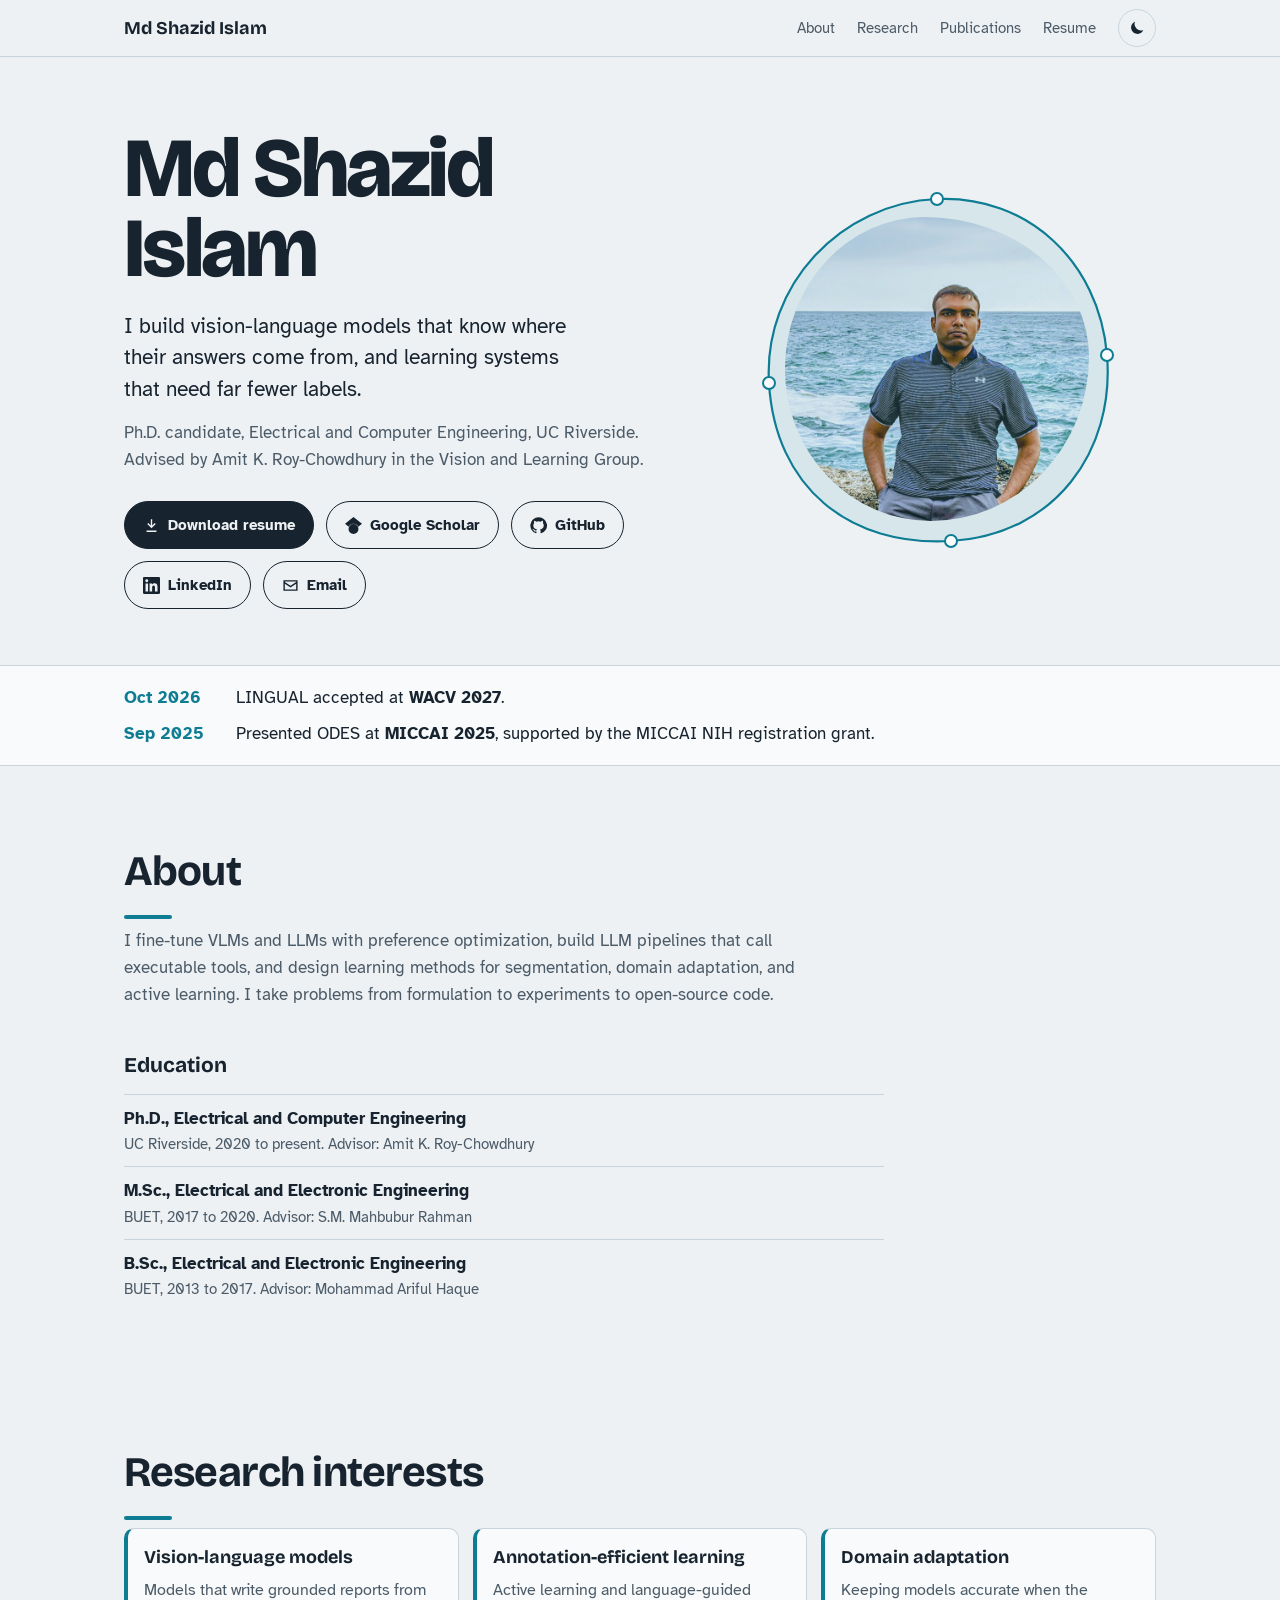
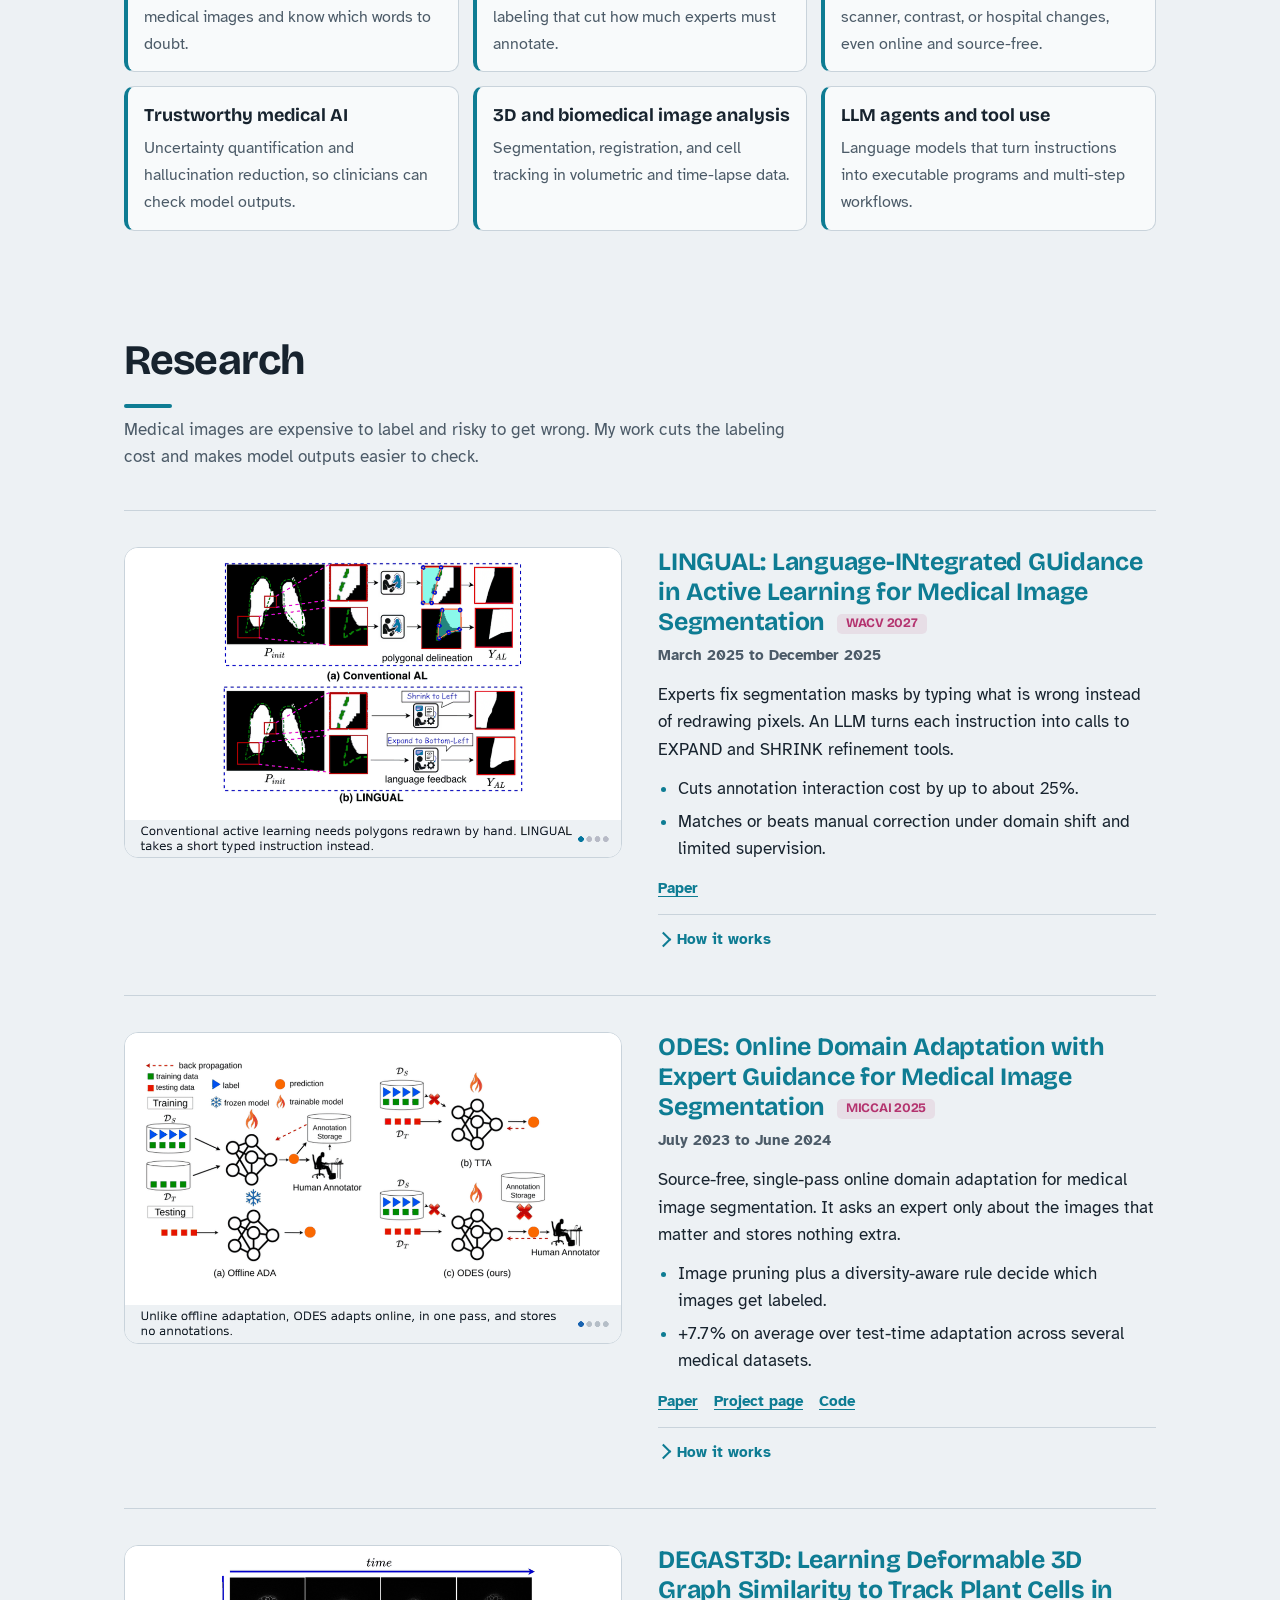
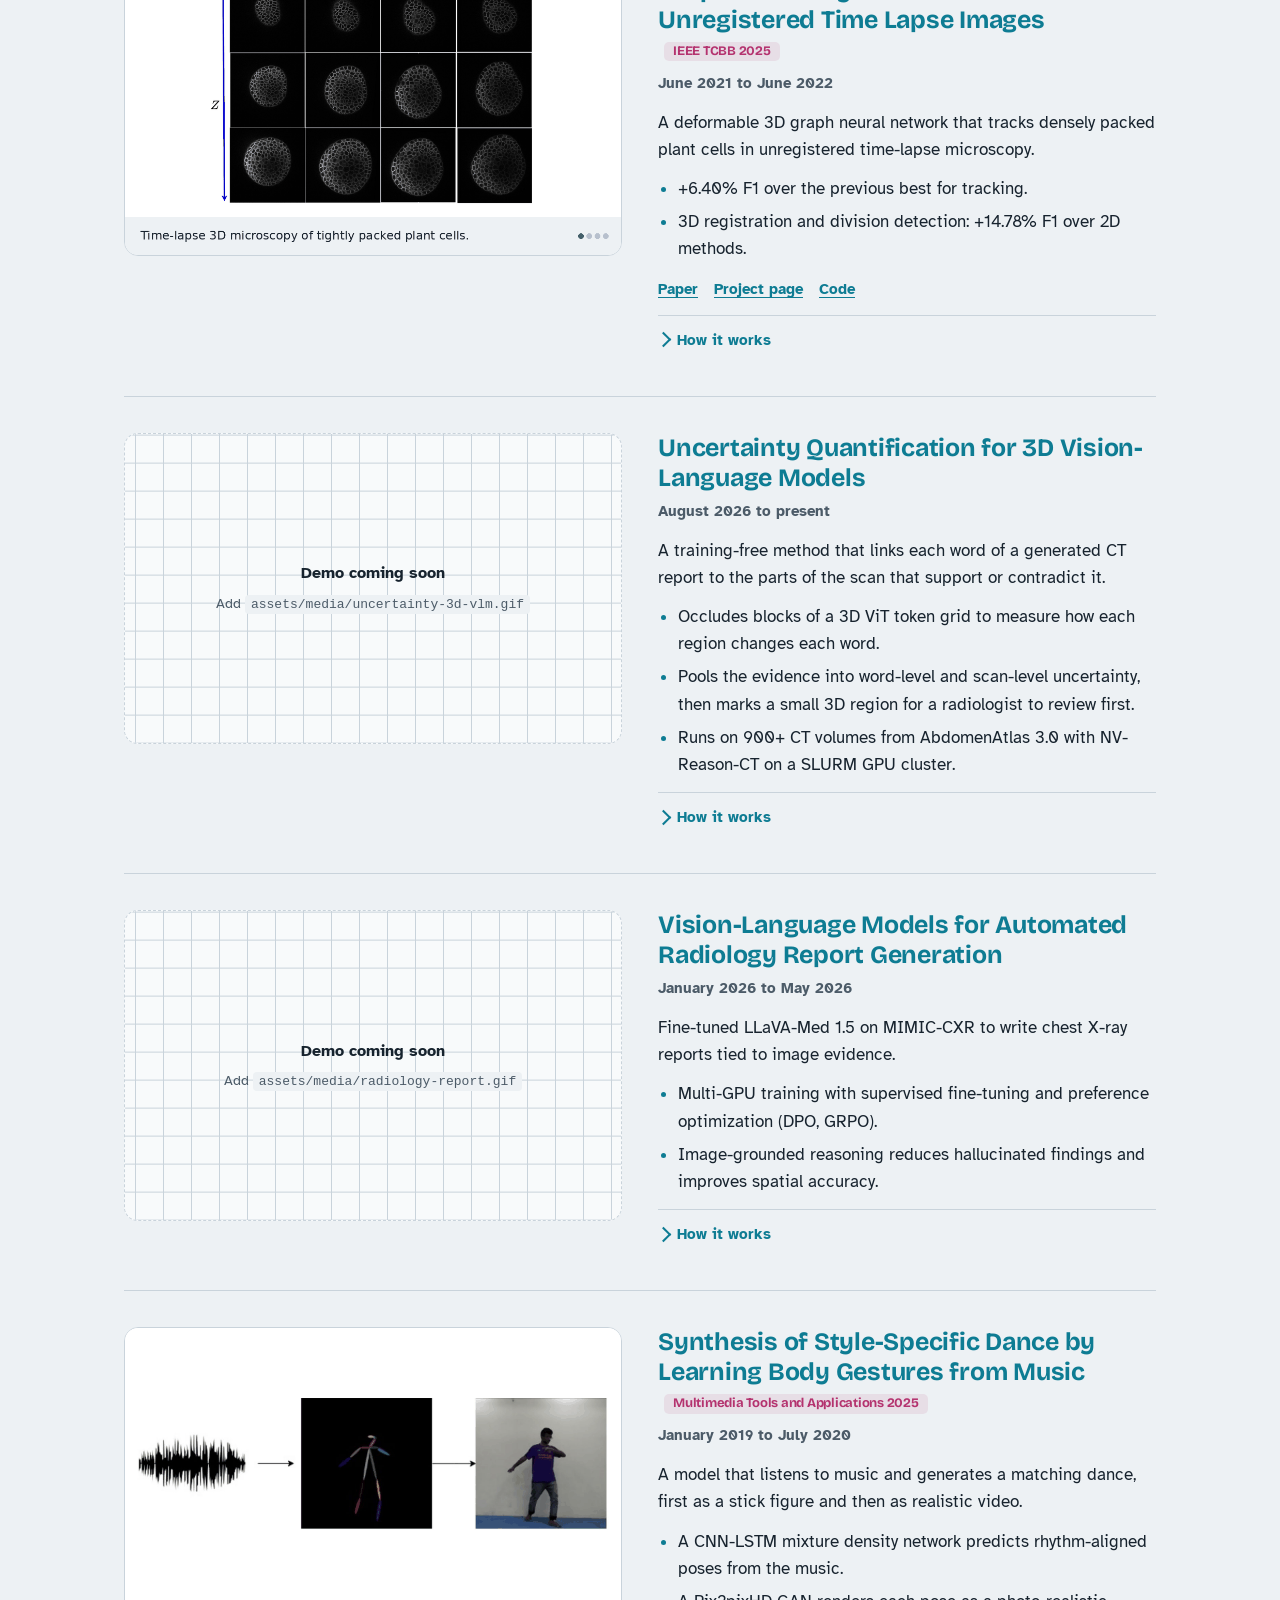
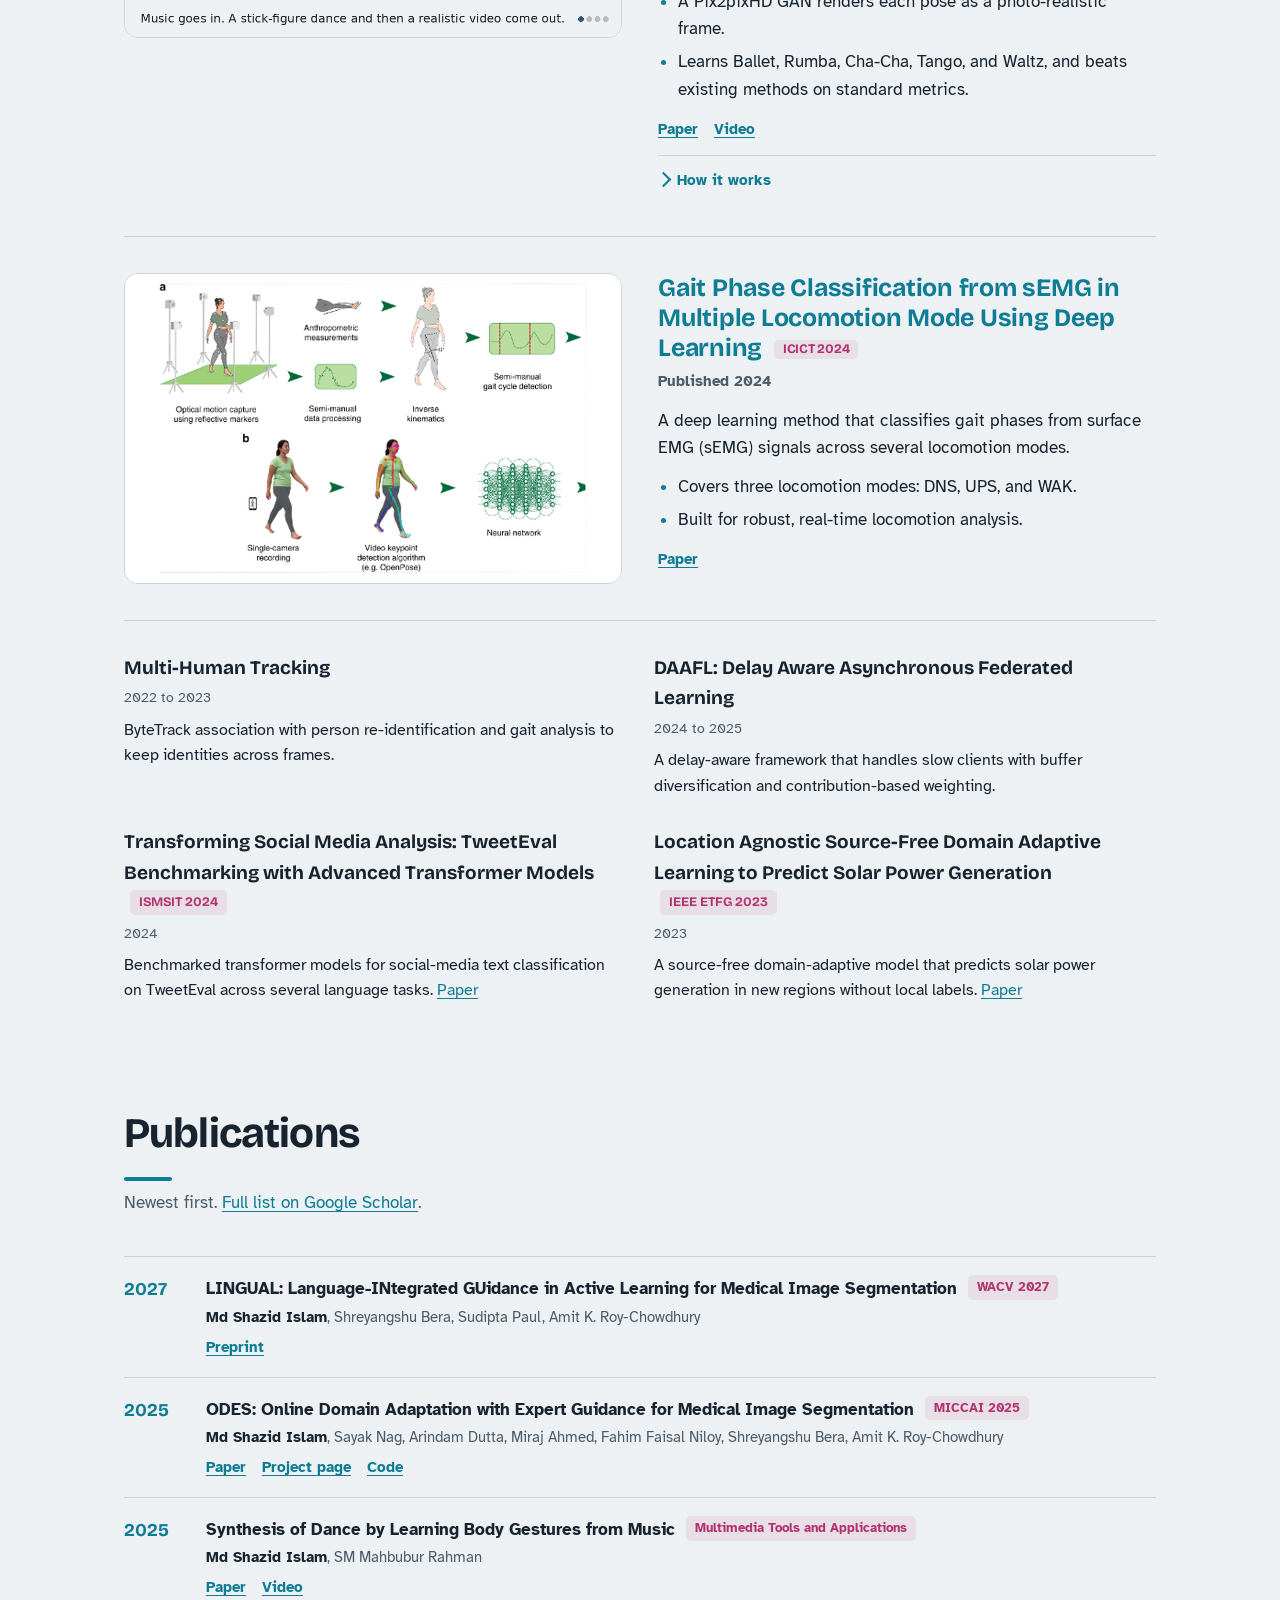
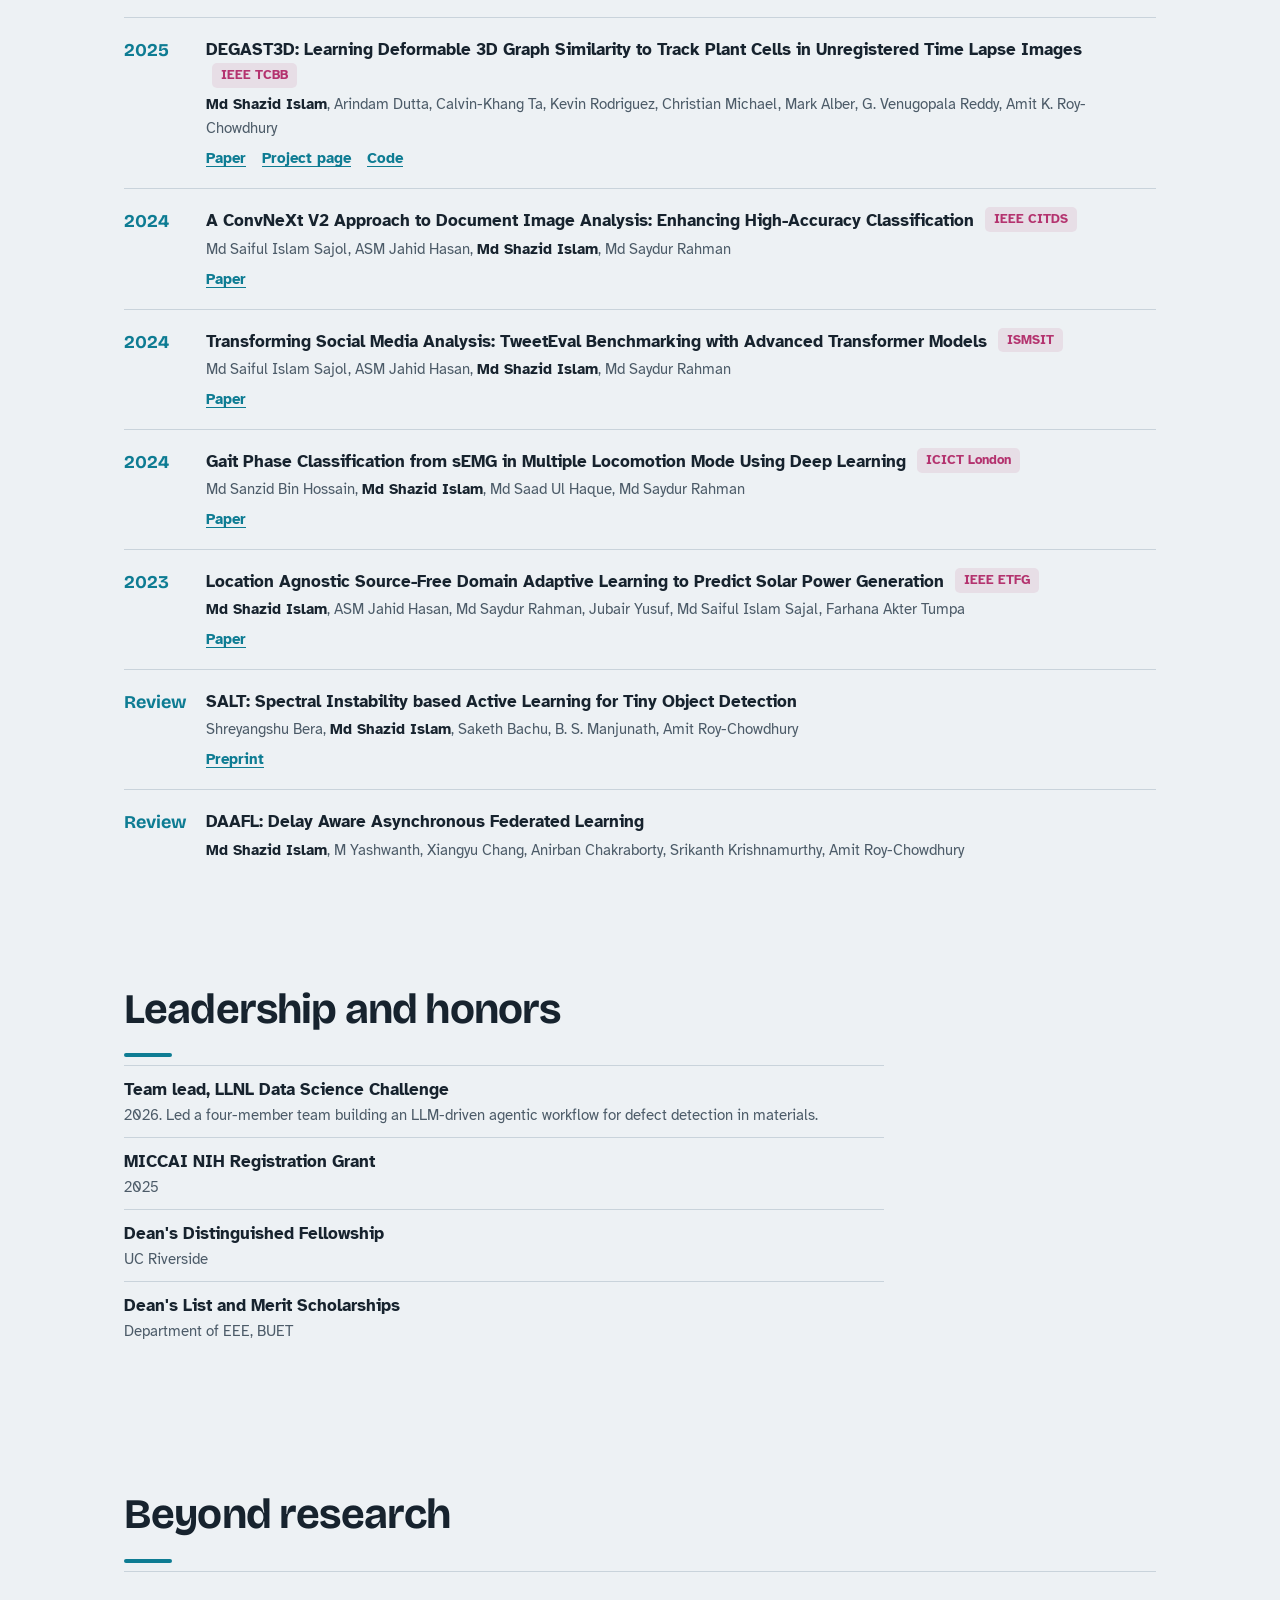
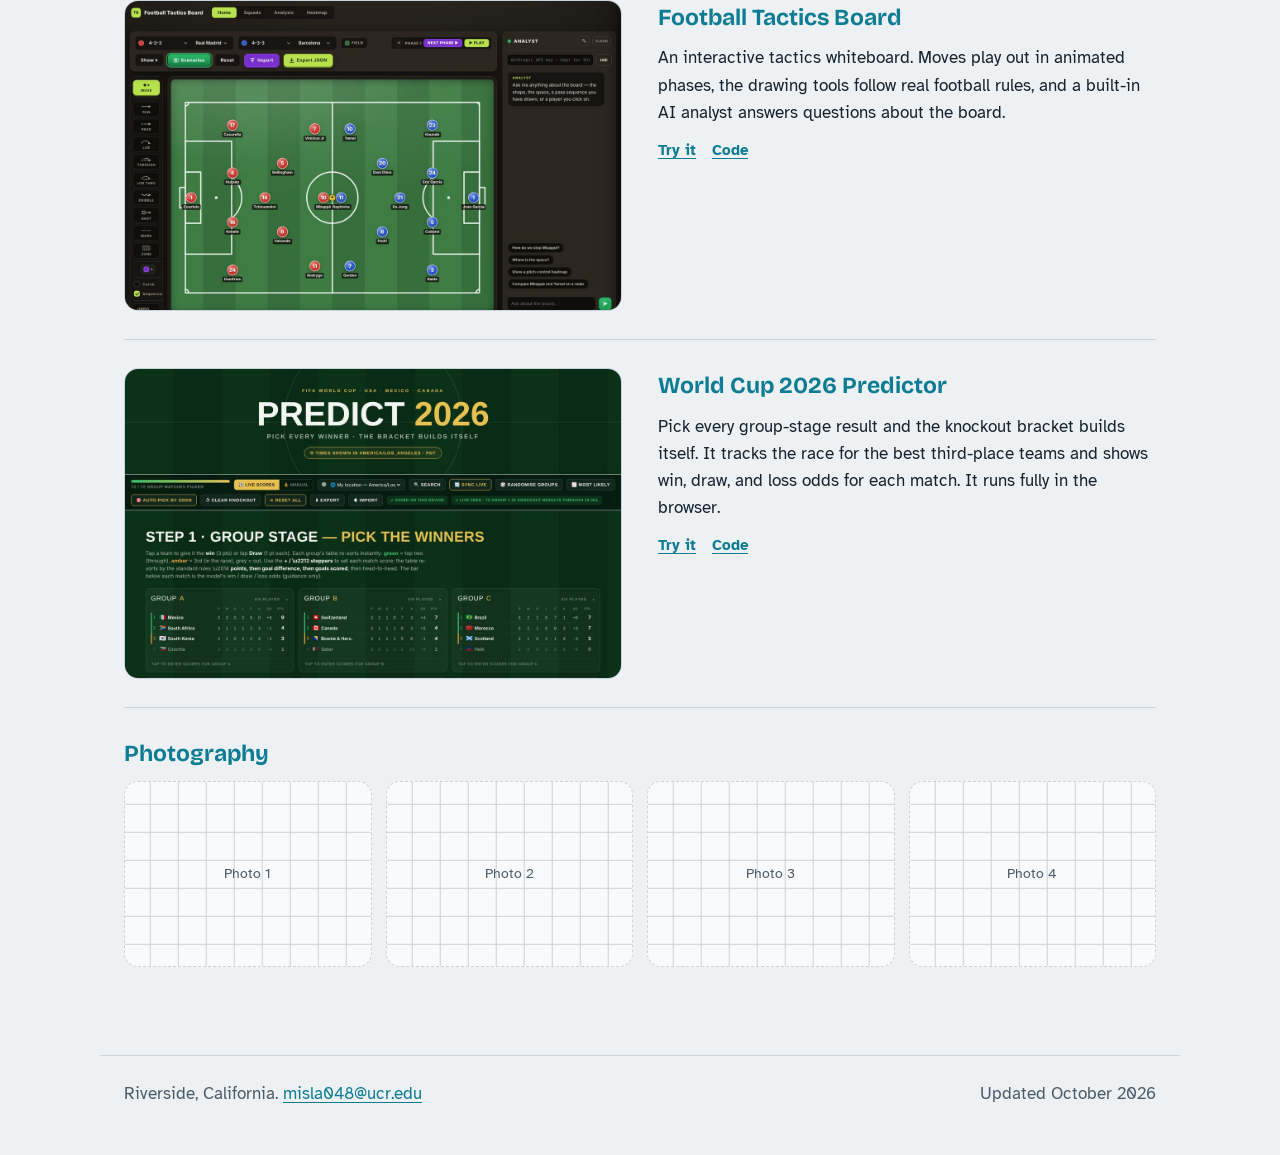
==== commit 18983f56: "Split football section into Tactics Board and World Cup 2026 Predictor" ====
--- a/index.html
+++ b/index.html
@@ -672,12 +672,22 @@
       <article class="hobby">
         <figure class="media"><img src="assets/media/football-tactics.jpg" alt="Football Tactics Board app showing two teams on a pitch with drawing tools and an AI analyst panel" loading="lazy"></figure>
         <div>
-          <h3>Football analysis</h3>
-          <p>I build tools to study football tactics. The Football Tactics Board is an interactive whiteboard with animated multi-phase moves, drawing rules that follow real football, and a built-in AI analyst. I also made an interactive World Cup 2026 predictor.</p>
+          <h3>Football Tactics Board</h3>
+          <p>An interactive tactics whiteboard. Moves play out in animated phases, the drawing tools follow real football rules, and a built-in AI analyst answers questions about the board.</p>
           <div class="links">
-            <a href="https://shazidaraf.github.io/Football_Tactics_Board/">Try the tactics board</a>
+            <a href="https://shazidaraf.github.io/Football_Tactics_Board/">Try it</a>
             <a href="https://github.com/ShazidAraf/Football_Tactics_Board">Code</a>
-            <a href="https://github.com/ShazidAraf/WORLD-CUP-2026">World Cup 2026 predictor</a>
+          </div>
+        </div>
+      </article>
+      <article class="hobby">
+        <figure class="media"><img src="assets/media/world-cup-2026.jpg" alt="World Cup 2026 predictor showing group tables and match picks" loading="lazy"></figure>
+        <div>
+          <h3>World Cup 2026 Predictor</h3>
+          <p>Pick every group-stage result and the knockout bracket builds itself. It tracks the race for the best third-place teams and shows win, draw, and loss odds for each match. It runs fully in the browser.</p>
+          <div class="links">
+            <a href="https://shazidaraf.github.io/WORLD-CUP-2026/">Try it</a>
+            <a href="https://github.com/ShazidAraf/WORLD-CUP-2026">Code</a>
           </div>
         </div>
       </article>
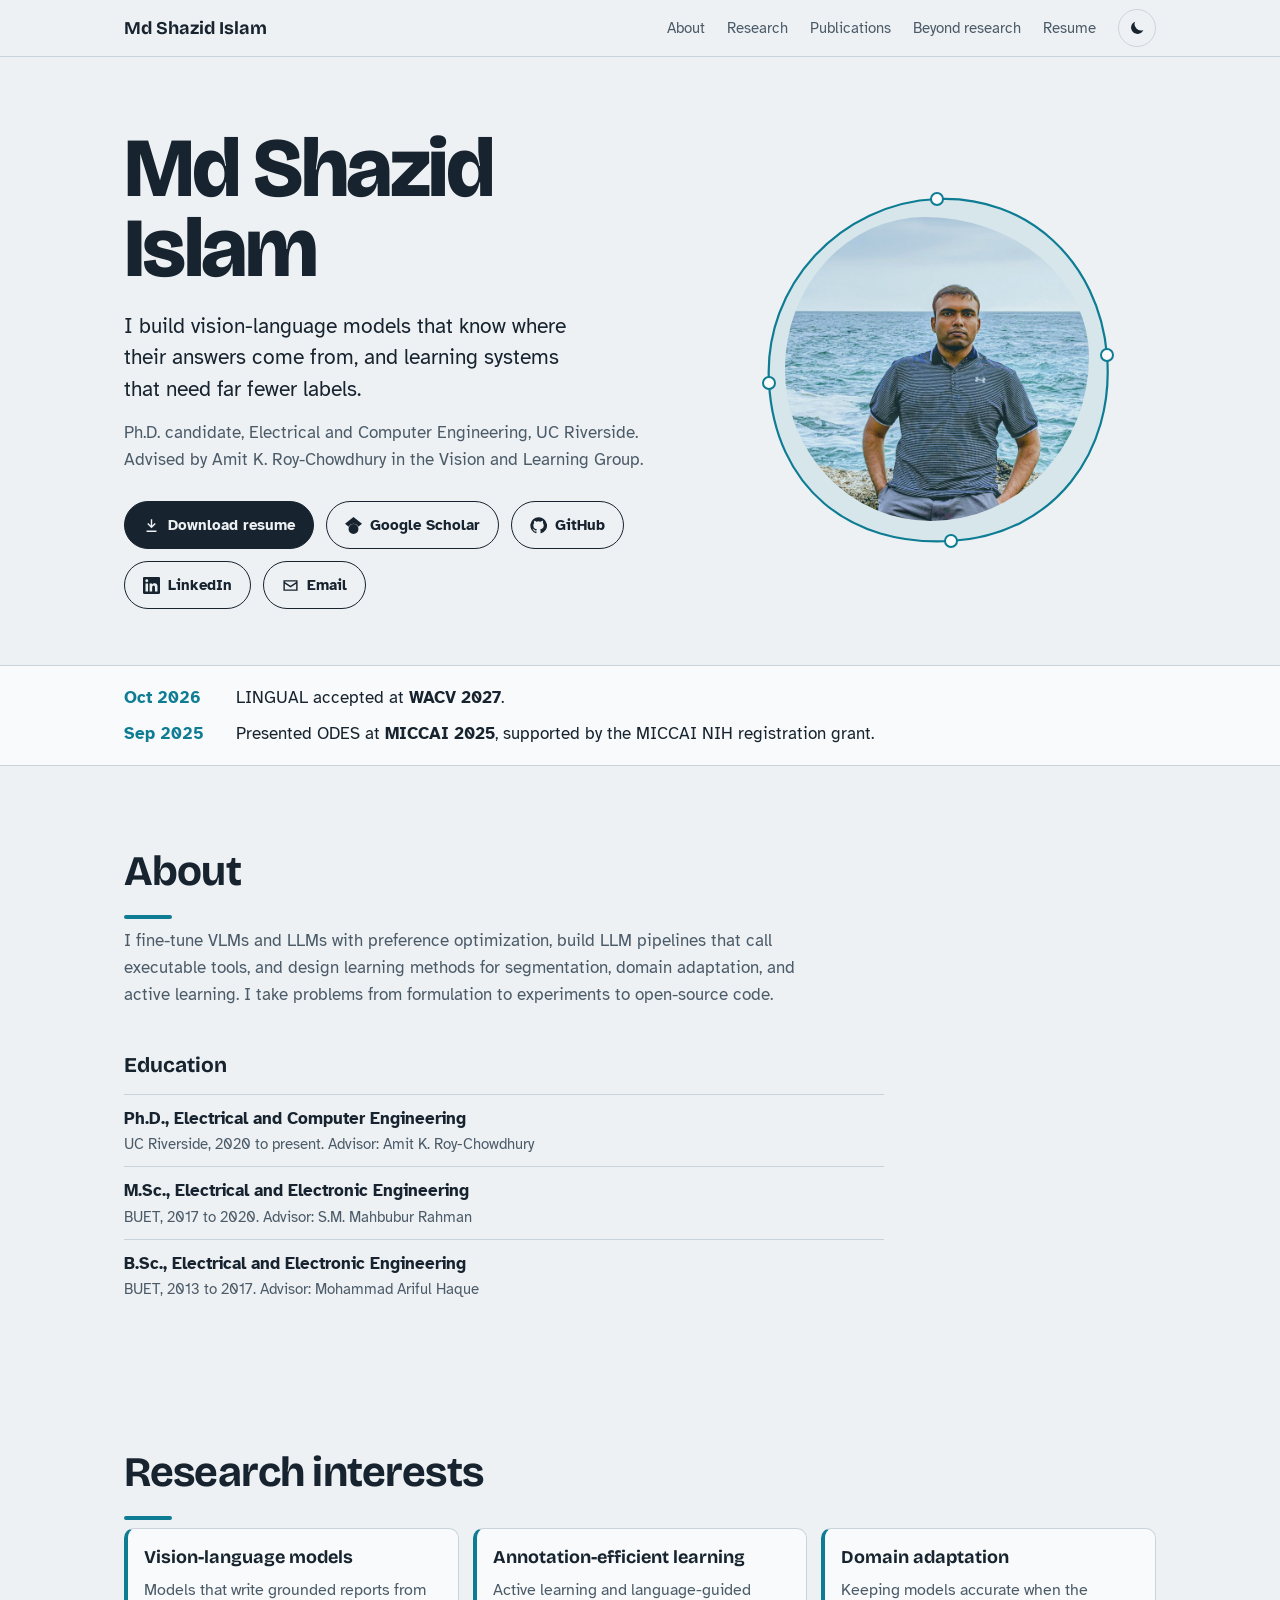
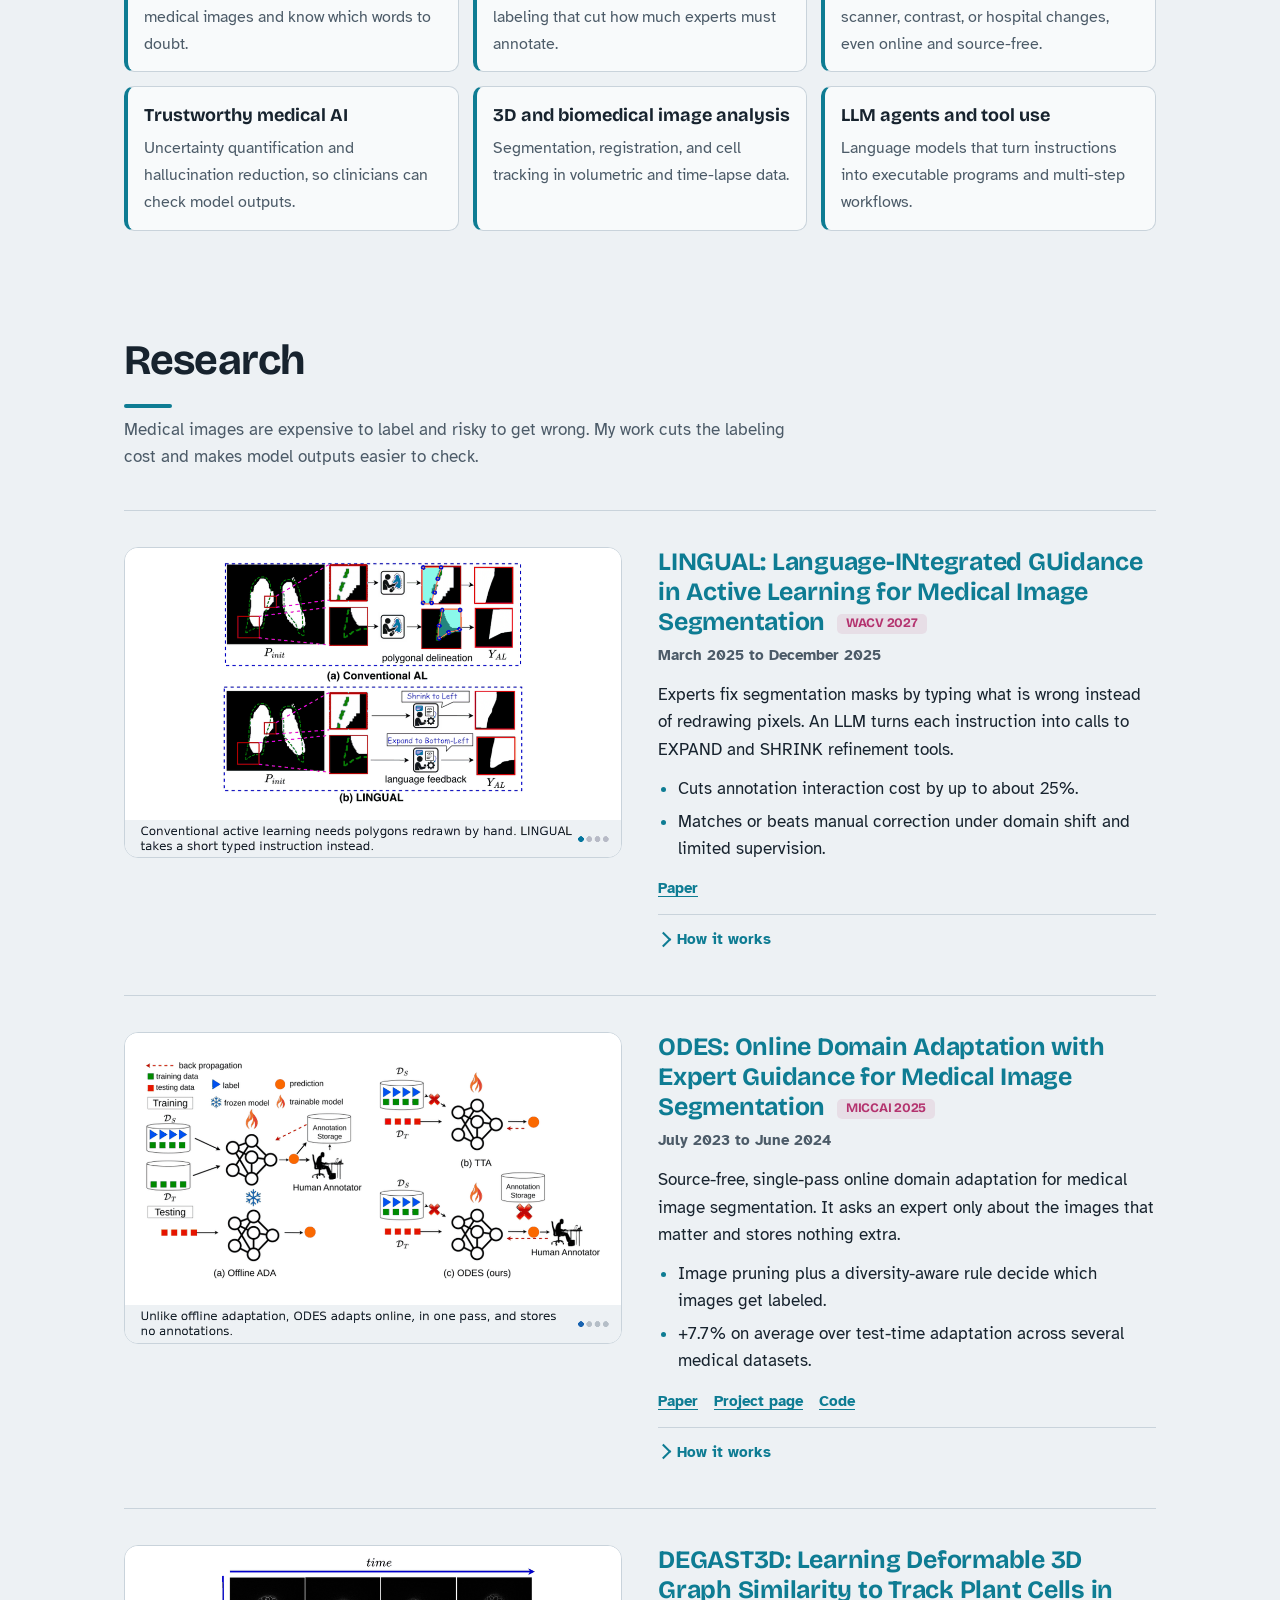
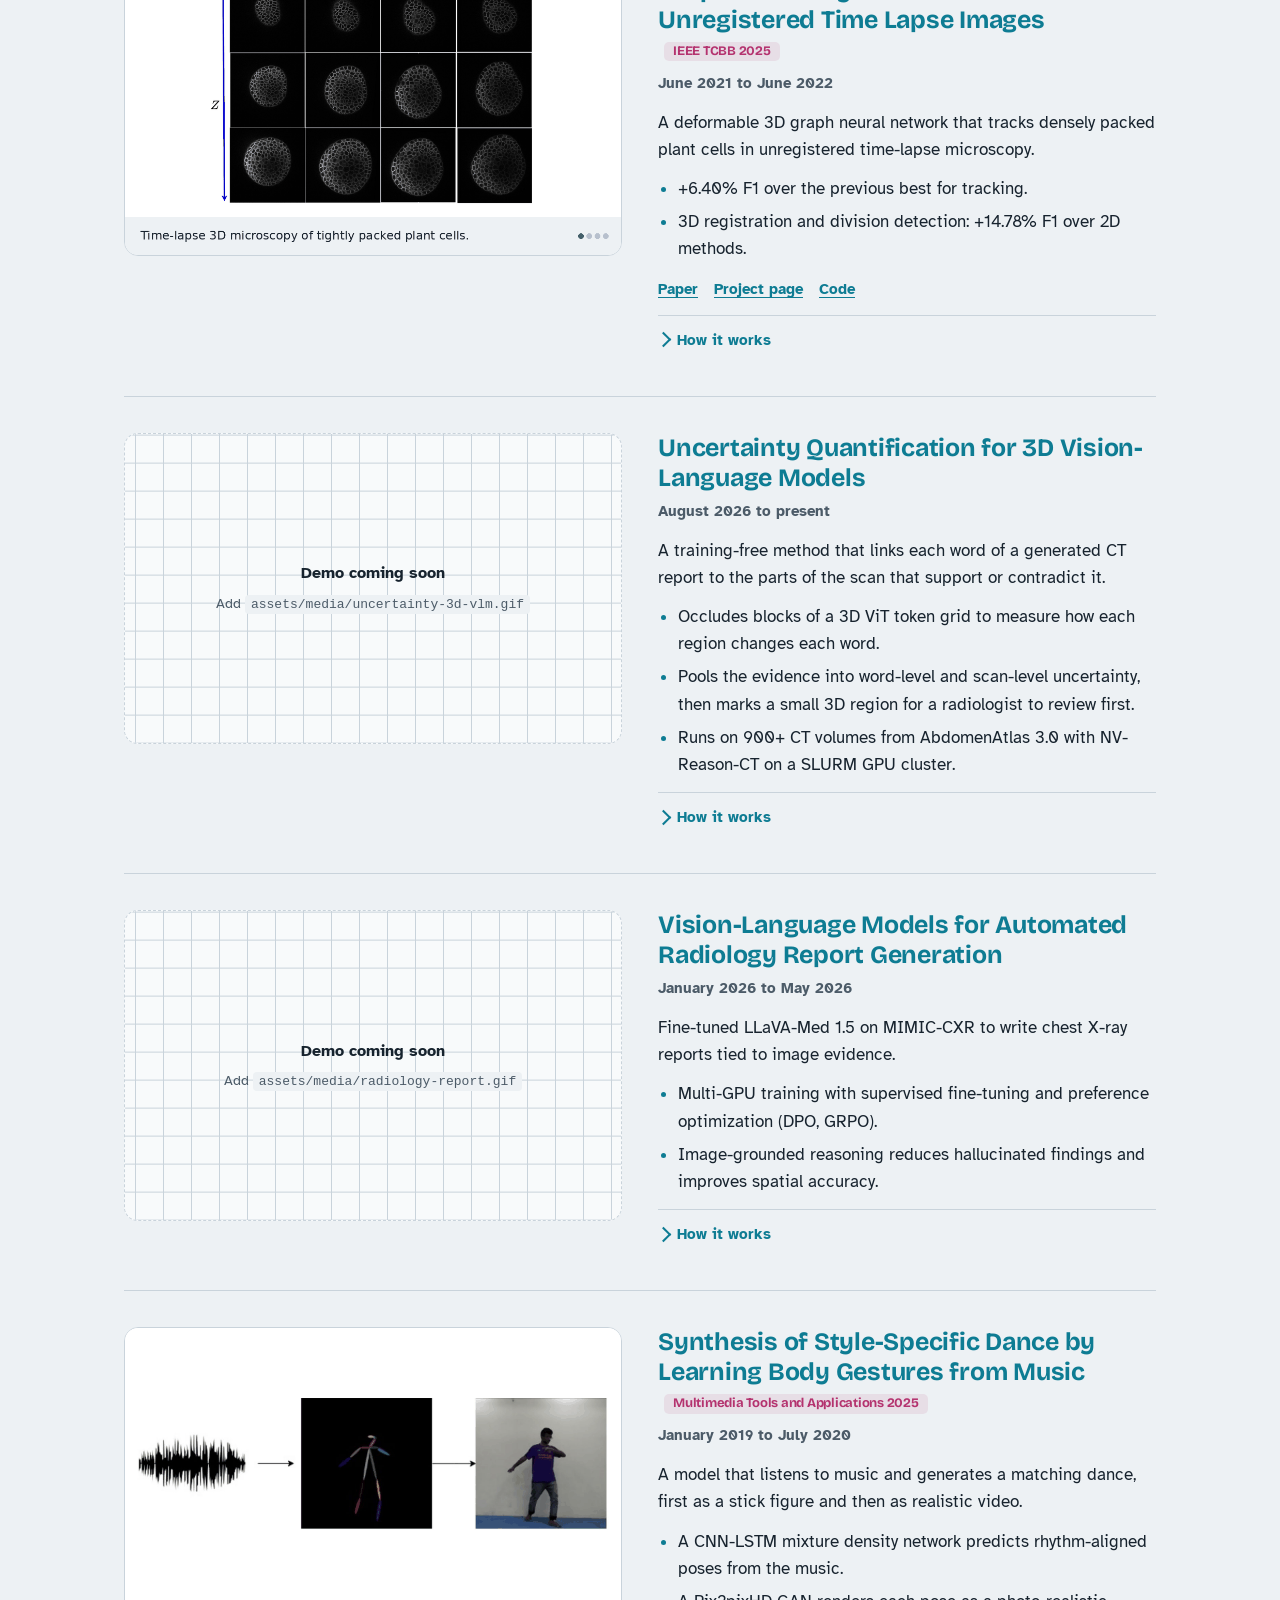
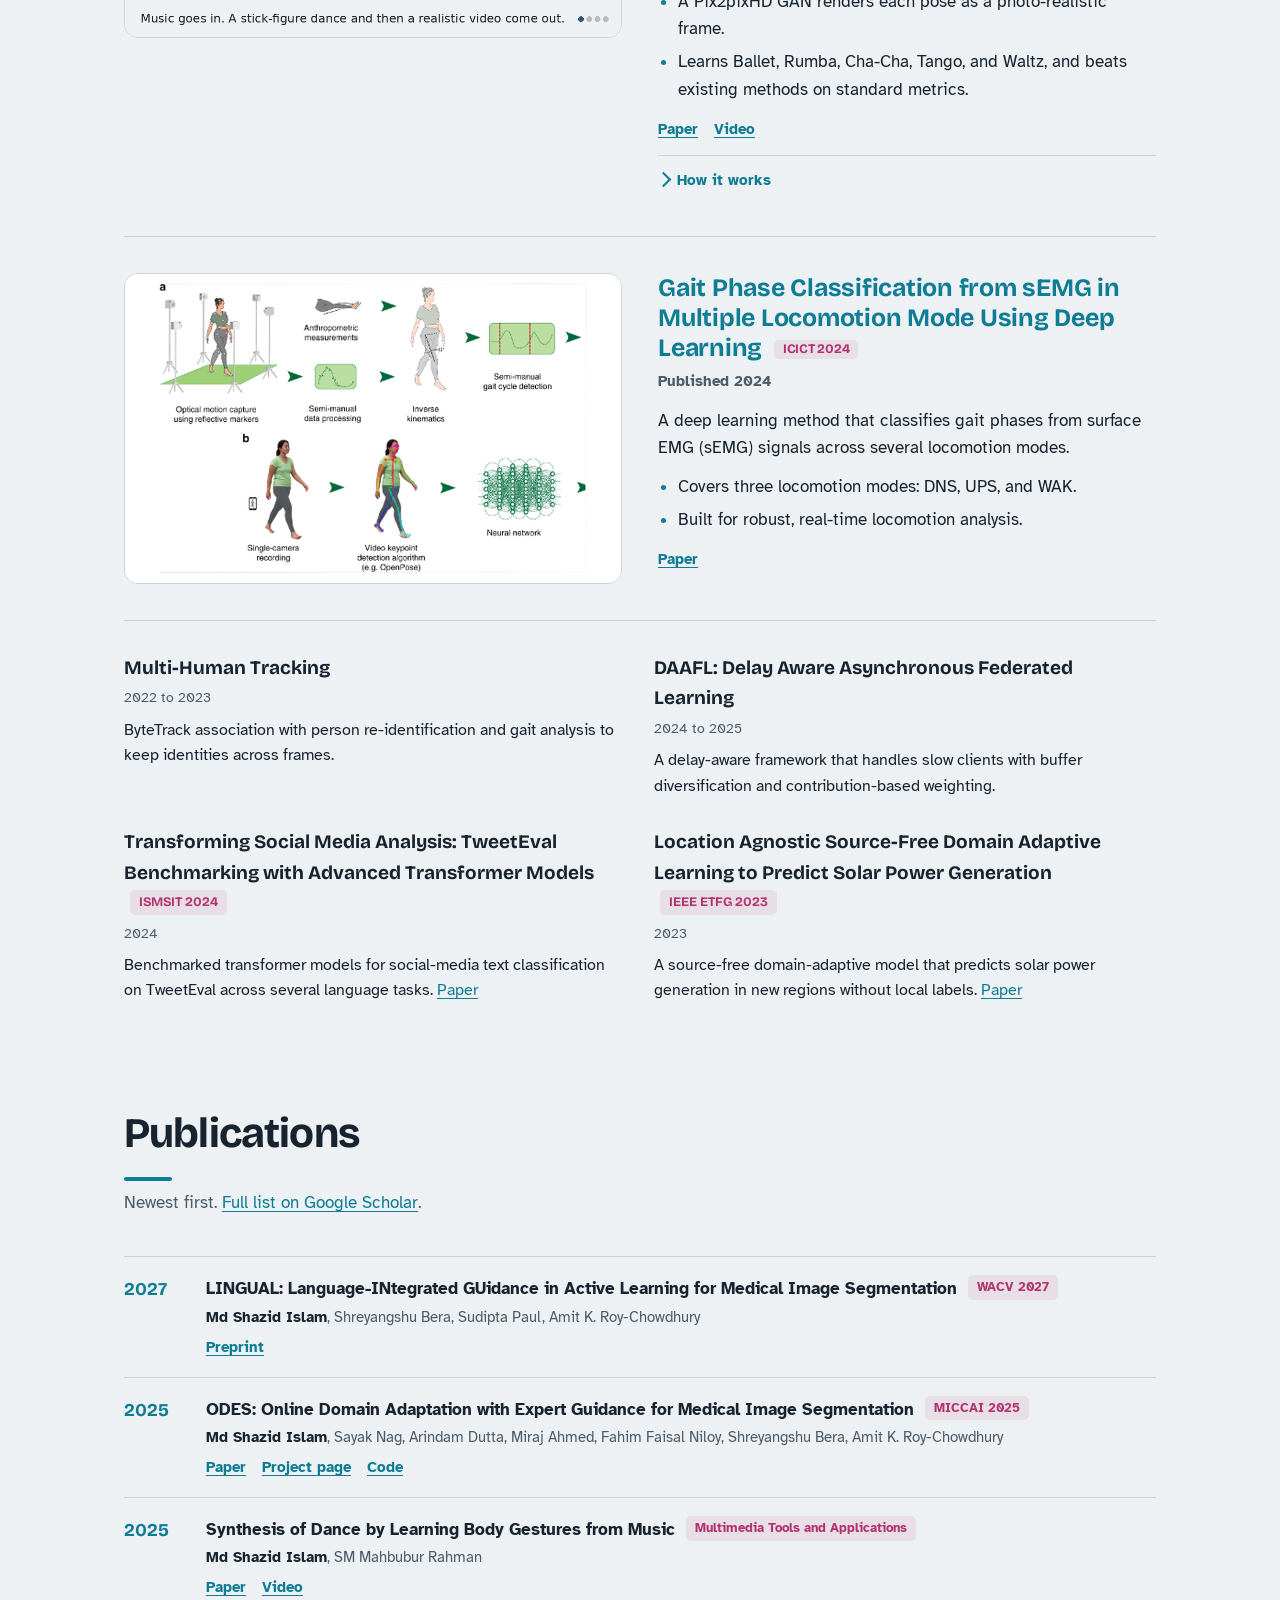
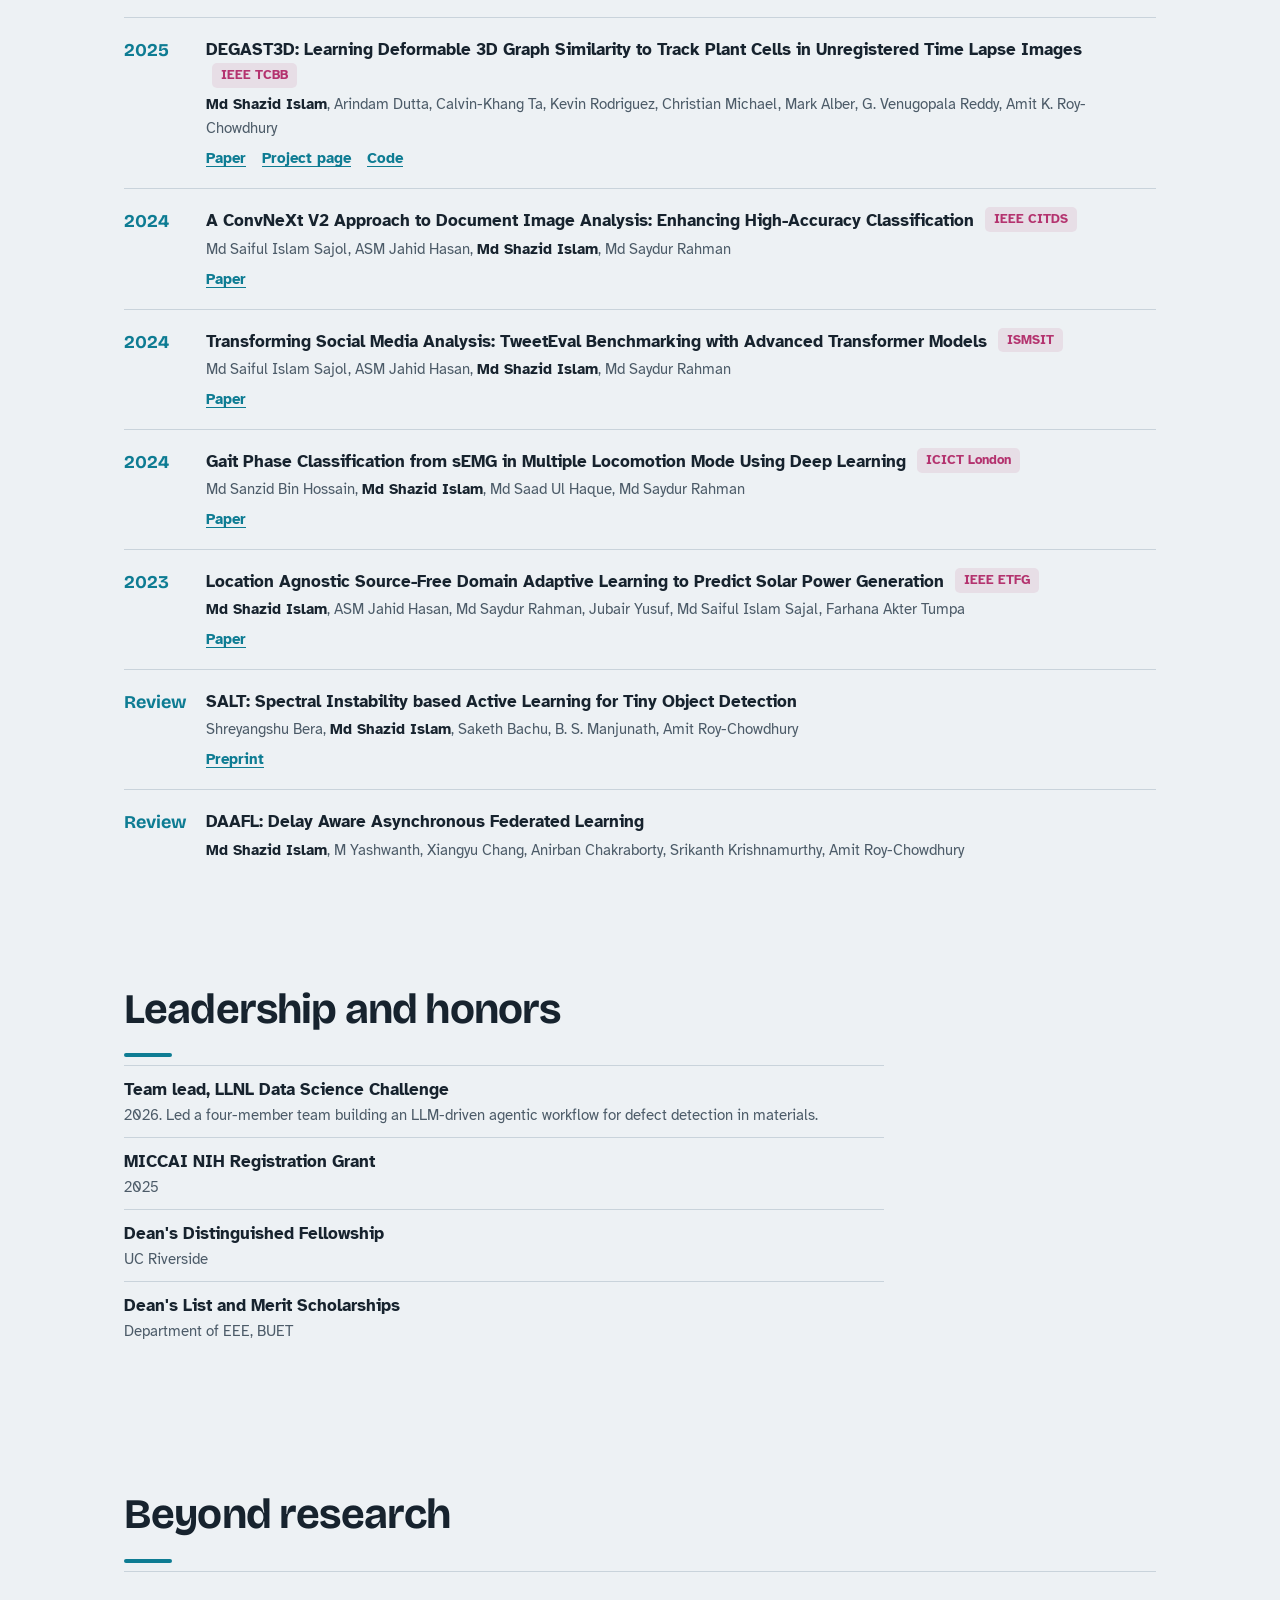
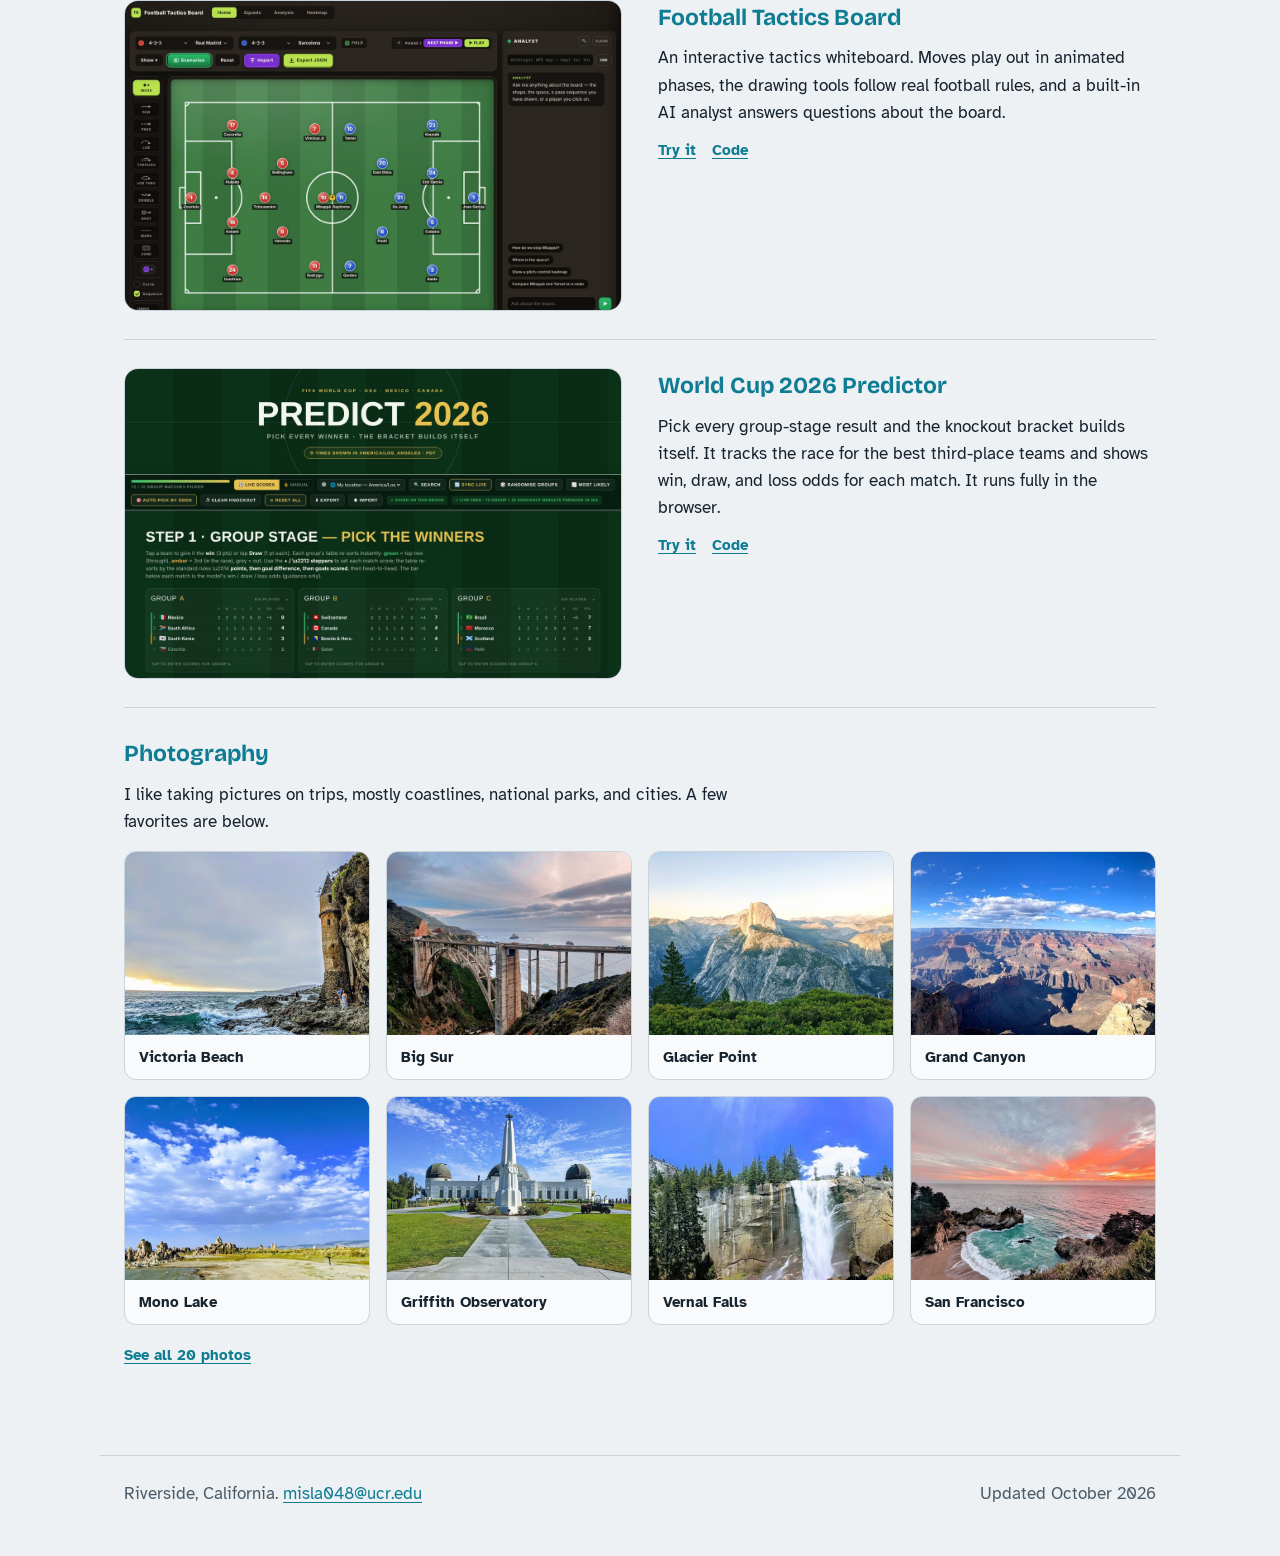
==== commit e54b5e6f: "Add photography page with 20 captioned photos and Beyond research nav link" ====
--- a/index.html
+++ b/index.html
@@ -259,10 +259,14 @@
 .hobby h3, .hobby-photos h3 { font-family: "Bricolage Grotesque", sans-serif; font-size: 23px; margin: 0 0 8px; color: var(--contour); }
 .hobby p { margin: 0 0 12px; max-width: 60ch; }
 .hobby-photos { padding: 28px 0 0; border-top: 1px solid var(--line); }
-.photo-strip { display: grid; grid-template-columns: repeat(4, 1fr); gap: 14px; }
-.media.photo { aspect-ratio: 4 / 3; }
-.media.photo .ph span { font-size: 14px; }
-@media (max-width: 860px) { .hobby { grid-template-columns: 1fr; gap: 18px; } .photo-strip { grid-template-columns: 1fr 1fr; } }
+.hobby-photos > p { margin: 0 0 16px; max-width: 60ch; }
+.photo-grid { display: grid; grid-template-columns: repeat(4, 1fr); gap: 16px; margin-bottom: 18px; }
+.pcard { margin: 0; background: var(--surface); border: 1px solid var(--line); border-radius: 12px; overflow: hidden; }
+.pcard a { display: block; }
+.pcard img { width: 100%; aspect-ratio: 4 / 3; object-fit: cover; display: block; transition: transform .3s; }
+.pcard a:hover img { transform: scale(1.03); }
+.pcard figcaption { padding: 10px 14px; font-weight: 700; font-size: 15px; }
+@media (max-width: 860px) { .hobby { grid-template-columns: 1fr; gap: 18px; } .photo-grid { grid-template-columns: 1fr 1fr; } }
 /* Single accent */
 .block h2::after { content: ""; display: block; width: 48px; height: 4px; border-radius: 2px; margin-top: 10px; background: var(--contour); }
 .news time { color: var(--contour); font-weight: 700; }
@@ -282,6 +286,7 @@
       <a href="#about">About</a>
       <a href="#research">Research</a>
       <a href="#publications">Publications</a>
+      <a href="#beyond">Beyond research</a>
       <a href="Md_Shazid_Islam_Resume.pdf">Resume</a>
       </nav>
       <button class="theme-toggle" type="button" aria-label="Switch to dark theme" title="Switch theme">
@@ -693,12 +698,18 @@
       </article>
       <div class="hobby-photos">
         <h3>Photography</h3>
-        <div class="photo-strip">
-          <figure class="media photo"><img src="assets/photos/photo1.jpg" alt="Photograph by Md Shazid Islam" loading="lazy" onerror="this.parentElement.classList.add('empty')"><div class="ph"><span>Photo 1</span></div></figure>
-          <figure class="media photo"><img src="assets/photos/photo2.jpg" alt="Photograph by Md Shazid Islam" loading="lazy" onerror="this.parentElement.classList.add('empty')"><div class="ph"><span>Photo 2</span></div></figure>
-          <figure class="media photo"><img src="assets/photos/photo3.jpg" alt="Photograph by Md Shazid Islam" loading="lazy" onerror="this.parentElement.classList.add('empty')"><div class="ph"><span>Photo 3</span></div></figure>
-          <figure class="media photo"><img src="assets/photos/photo4.jpg" alt="Photograph by Md Shazid Islam" loading="lazy" onerror="this.parentElement.classList.add('empty')"><div class="ph"><span>Photo 4</span></div></figure>
-        </div>
+        <p>I like taking pictures on trips, mostly coastlines, national parks, and cities. A few favorites are below.</p>
+        <div class="photo-grid">
+          <figure class="pcard"><a href="photos/" data-cap="Victoria Beach"><img src="assets/photos/thumb/01_victoria-beach.jpg" alt="Victoria Beach, photo by Md Shazid Islam" loading="lazy"></a><figcaption>Victoria Beach</figcaption></figure>
+          <figure class="pcard"><a href="photos/" data-cap="Big Sur"><img src="assets/photos/thumb/06_big-sur.jpg" alt="Big Sur, photo by Md Shazid Islam" loading="lazy"></a><figcaption>Big Sur</figcaption></figure>
+          <figure class="pcard"><a href="photos/" data-cap="Glacier Point"><img src="assets/photos/thumb/12_glacier-point.jpg" alt="Glacier Point, photo by Md Shazid Islam" loading="lazy"></a><figcaption>Glacier Point</figcaption></figure>
+          <figure class="pcard"><a href="photos/" data-cap="Grand Canyon"><img src="assets/photos/thumb/08_grand-canyon.jpg" alt="Grand Canyon, photo by Md Shazid Islam" loading="lazy"></a><figcaption>Grand Canyon</figcaption></figure>
+          <figure class="pcard"><a href="photos/" data-cap="Mono Lake"><img src="assets/photos/thumb/14_mono-lake.jpg" alt="Mono Lake, photo by Md Shazid Islam" loading="lazy"></a><figcaption>Mono Lake</figcaption></figure>
+          <figure class="pcard"><a href="photos/" data-cap="Griffith Observatory"><img src="assets/photos/thumb/09_griffith-observatory.jpg" alt="Griffith Observatory, photo by Md Shazid Islam" loading="lazy"></a><figcaption>Griffith Observatory</figcaption></figure>
+          <figure class="pcard"><a href="photos/" data-cap="Vernal Falls"><img src="assets/photos/thumb/13_vernal-falls.jpg" alt="Vernal Falls, photo by Md Shazid Islam" loading="lazy"></a><figcaption>Vernal Falls</figcaption></figure>
+          <figure class="pcard"><a href="photos/" data-cap="San Francisco"><img src="assets/photos/thumb/02_san-francisco.jpg" alt="San Francisco, photo by Md Shazid Islam" loading="lazy"></a><figcaption>San Francisco</figcaption></figure>
+        </div>
+        <div class="links"><a href="photos/">See all 20 photos</a></div>
       </div>
     </div>
   </section>
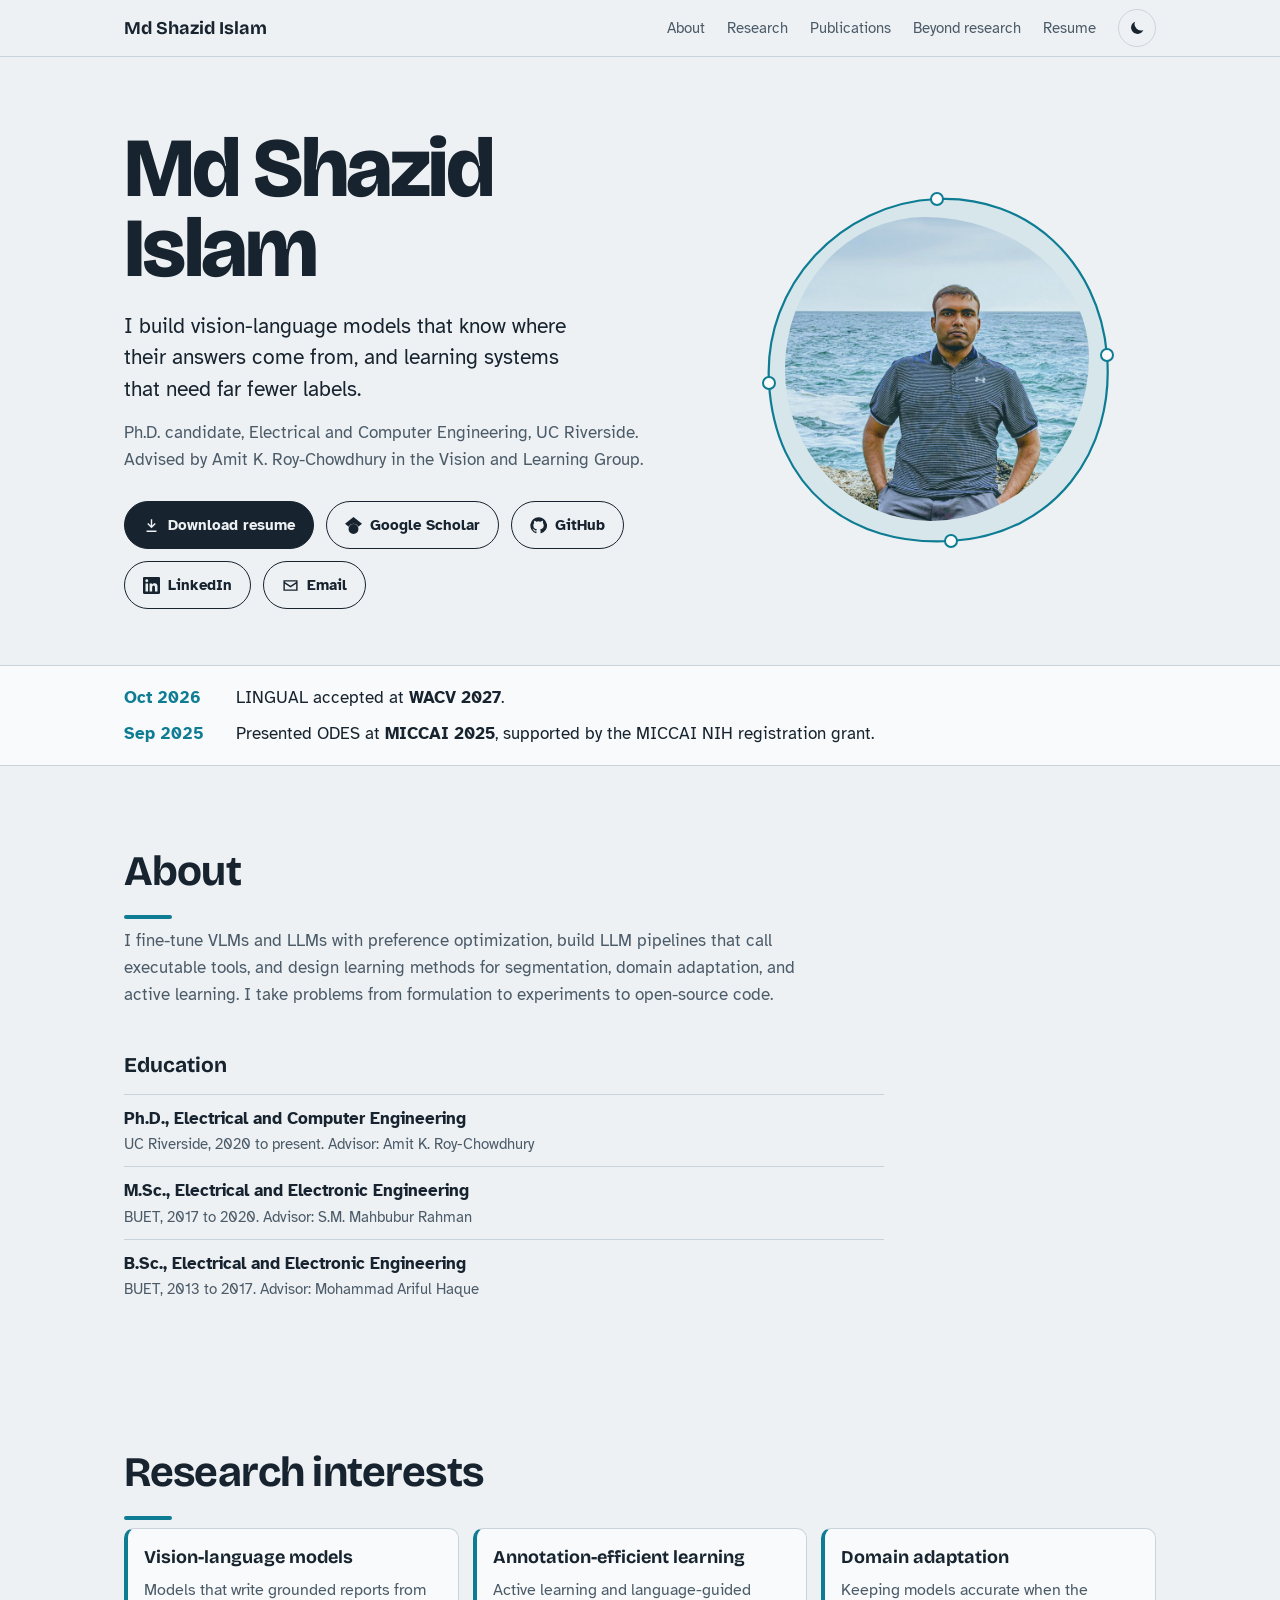
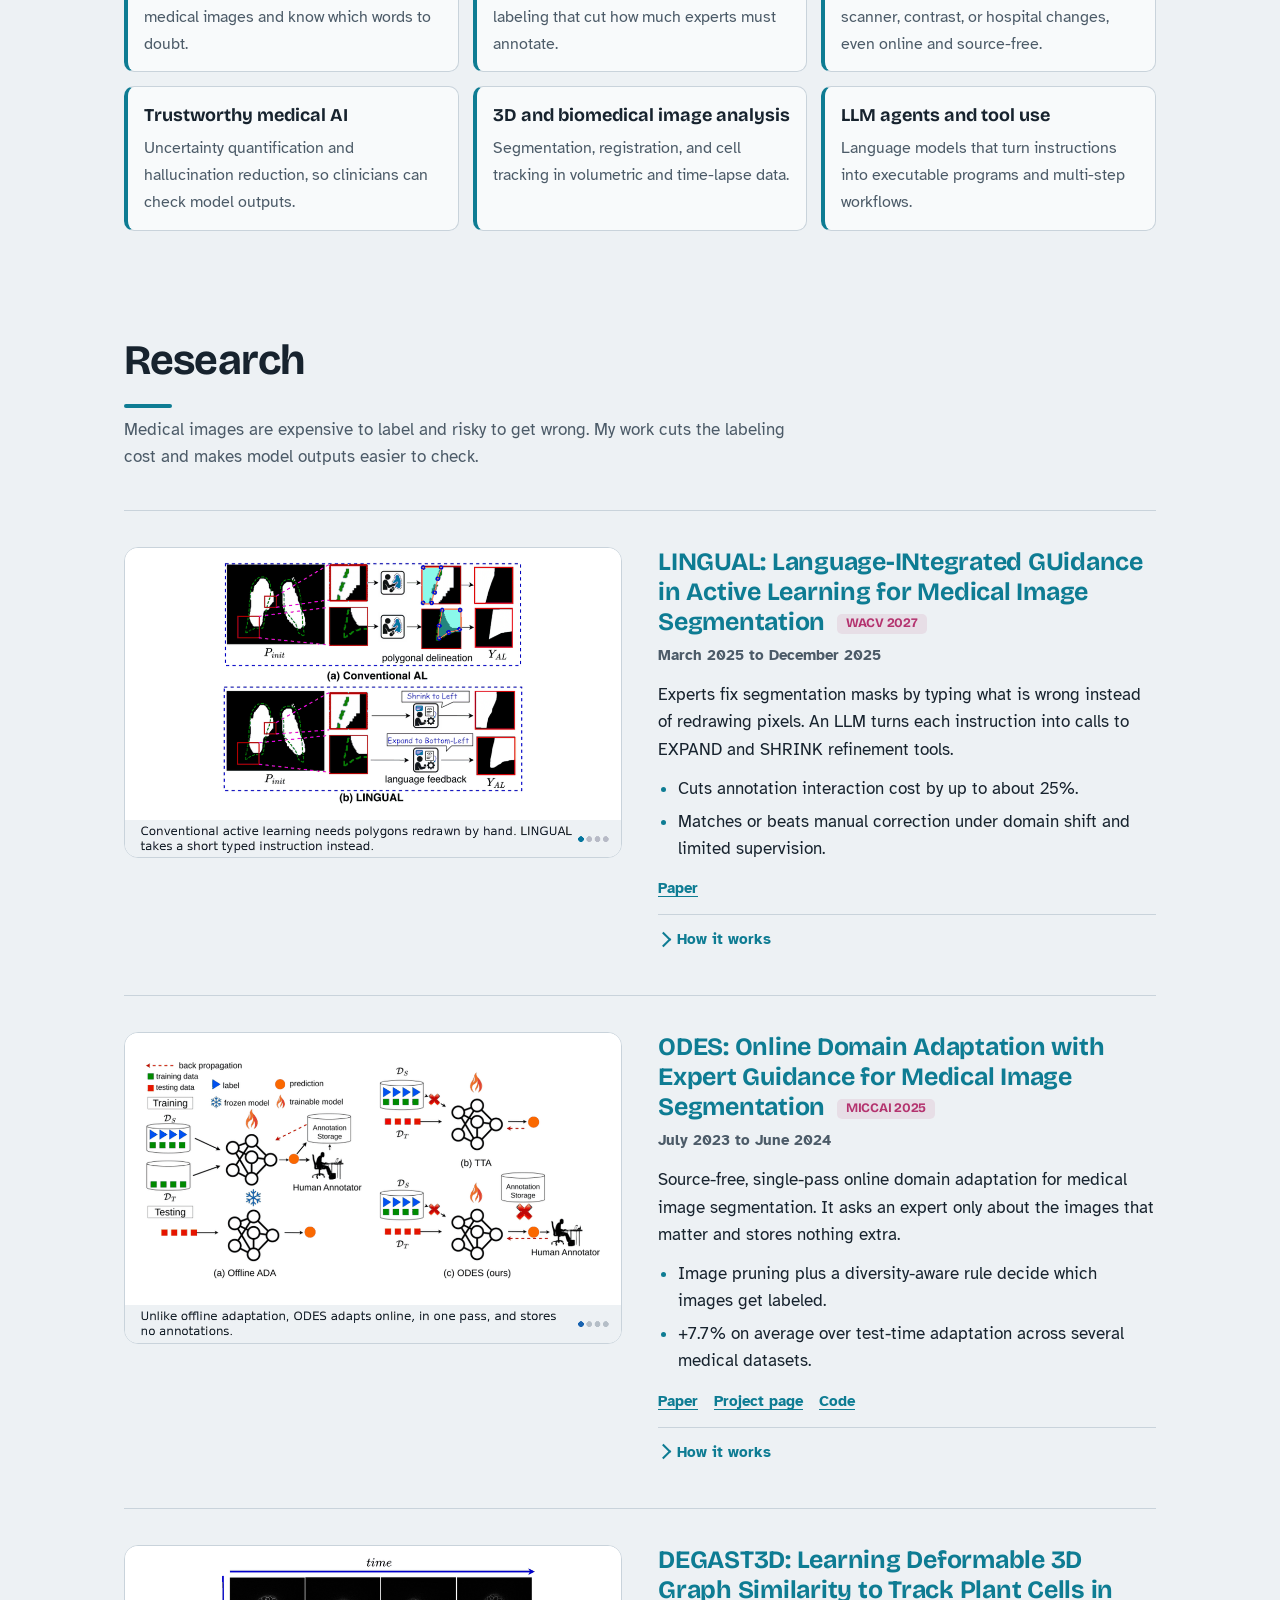
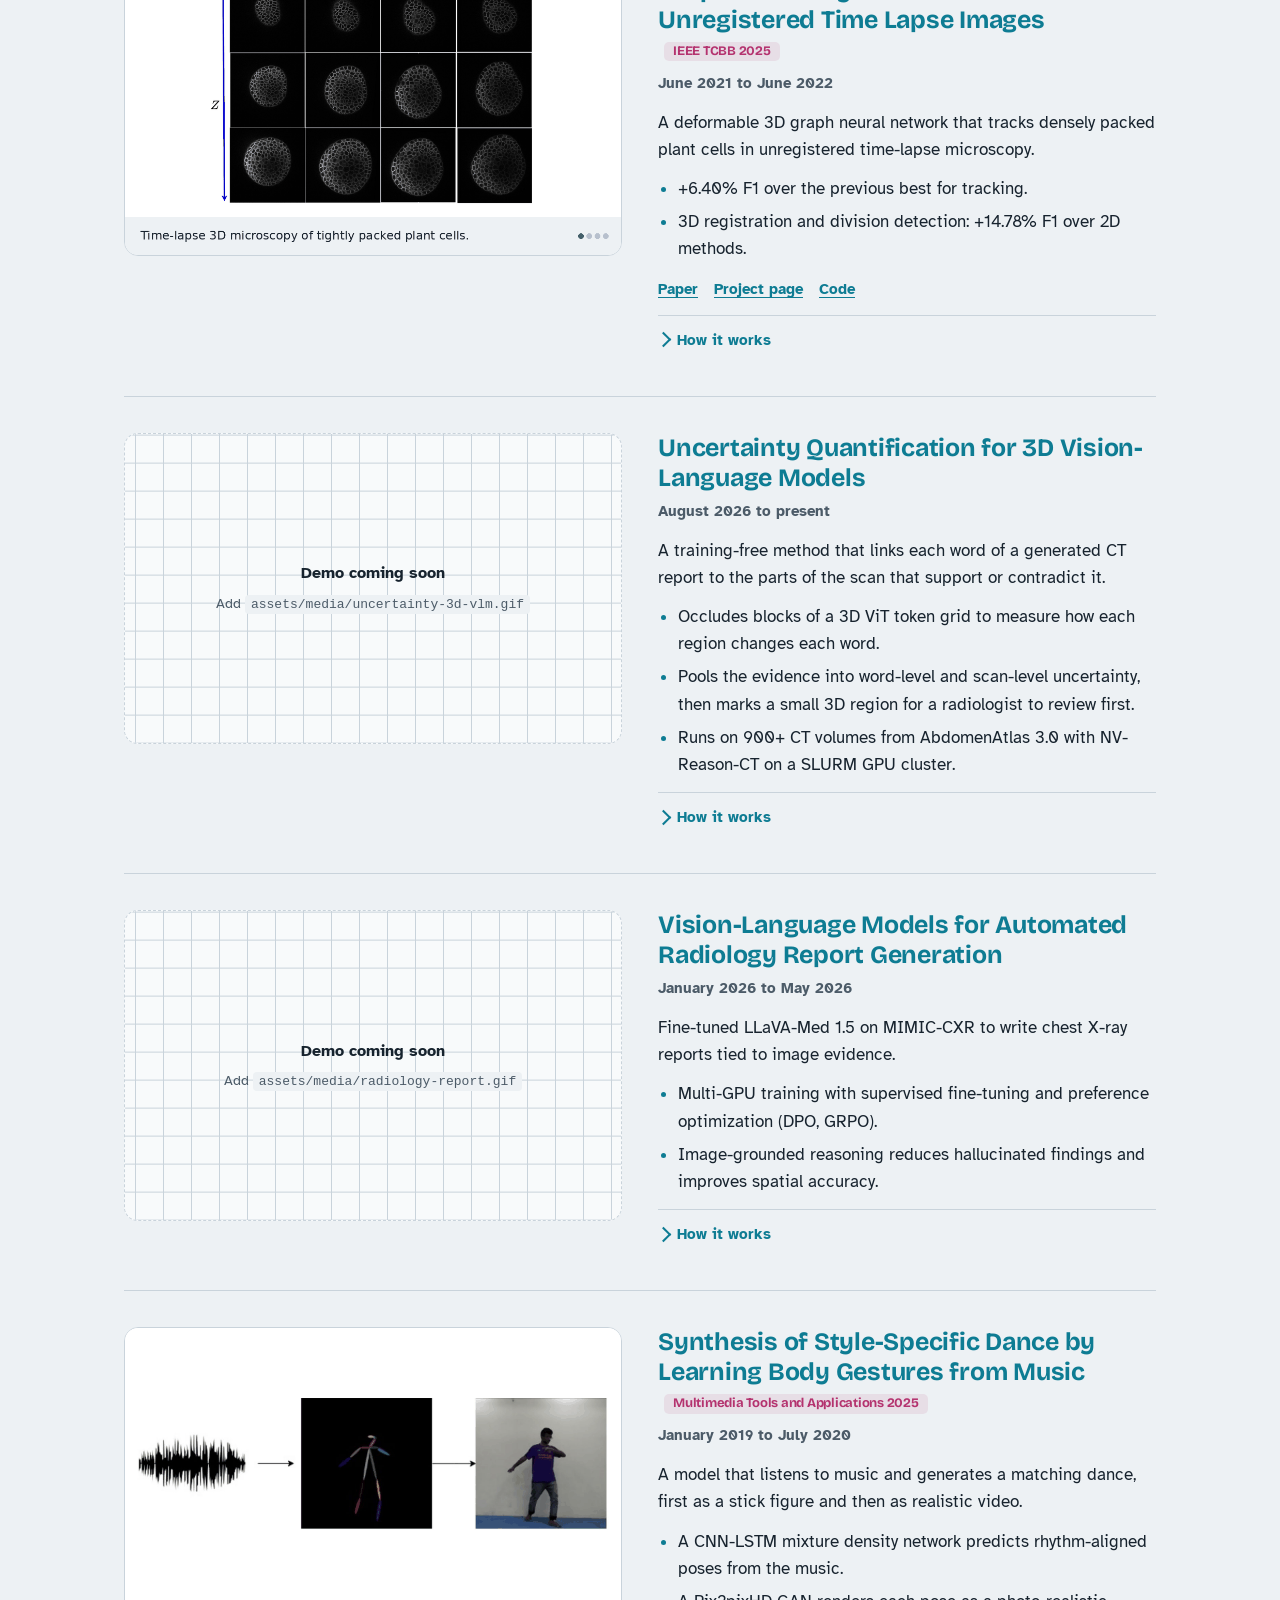
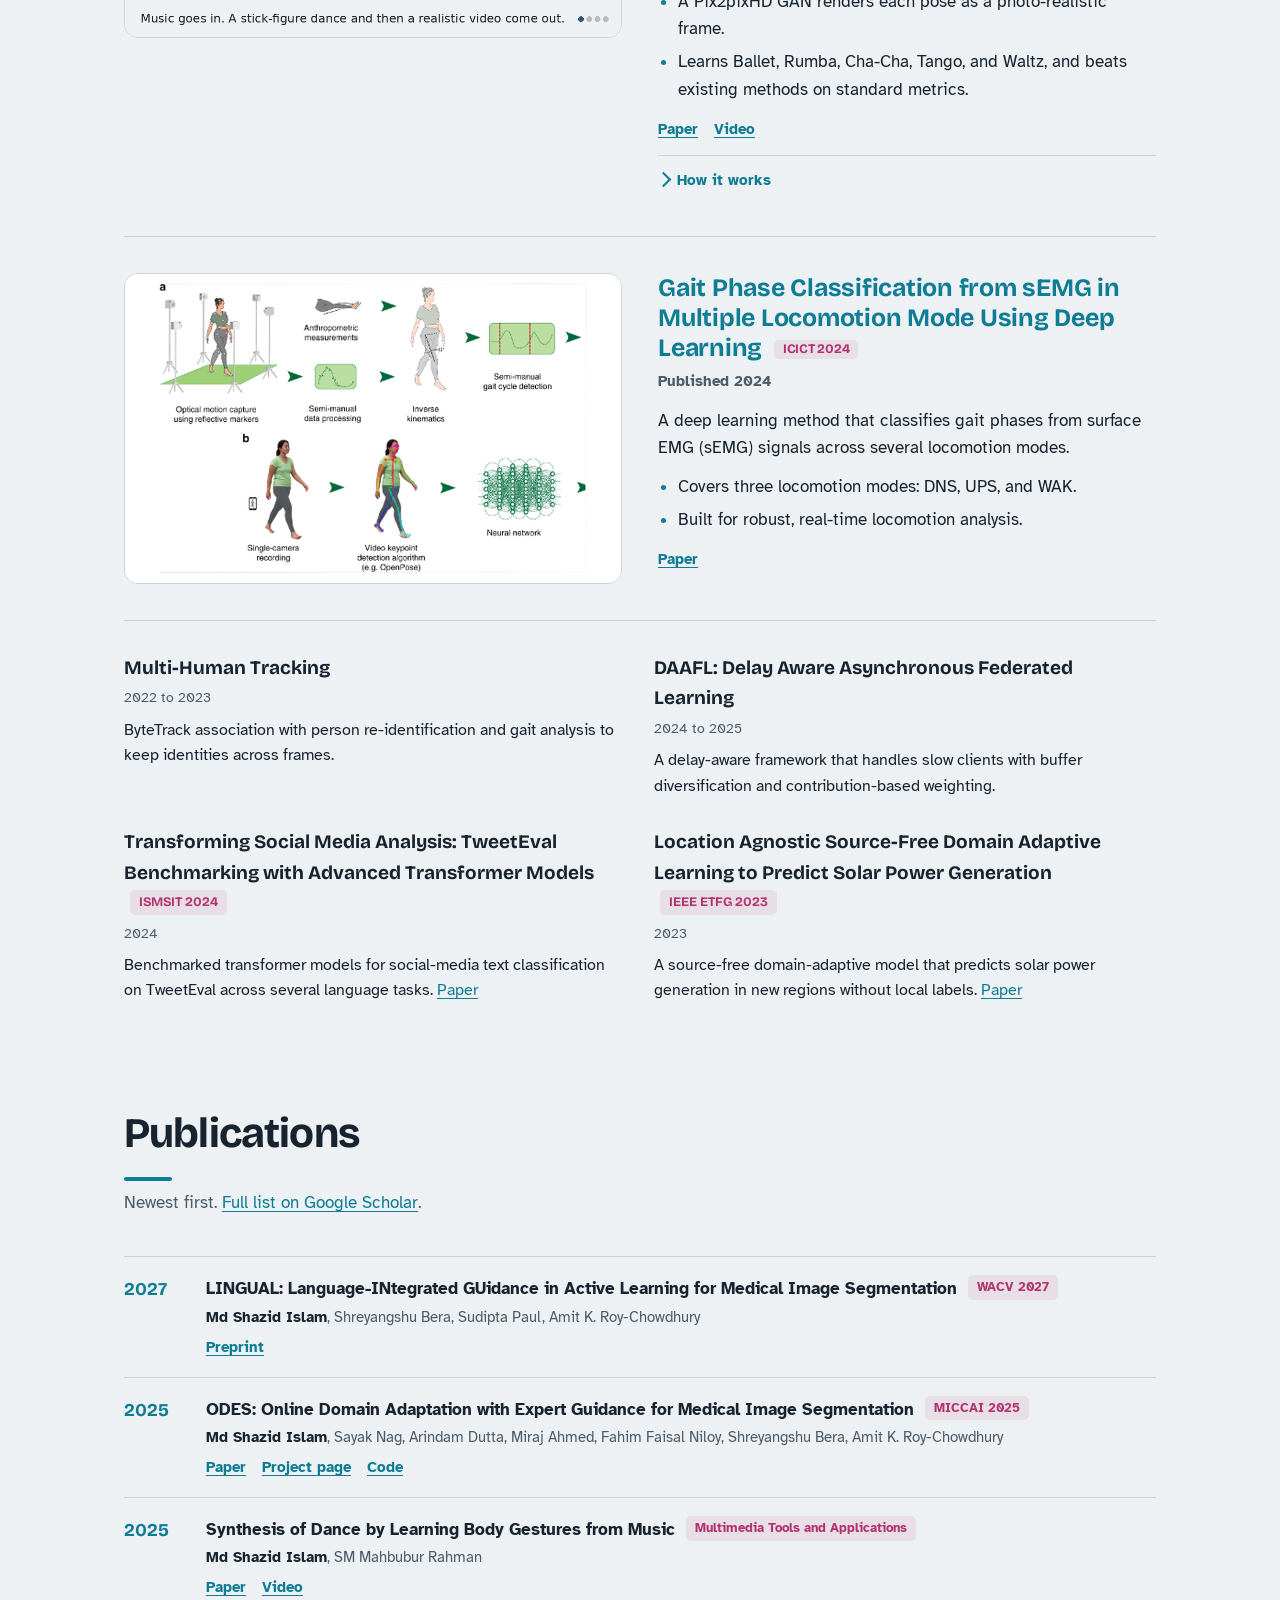
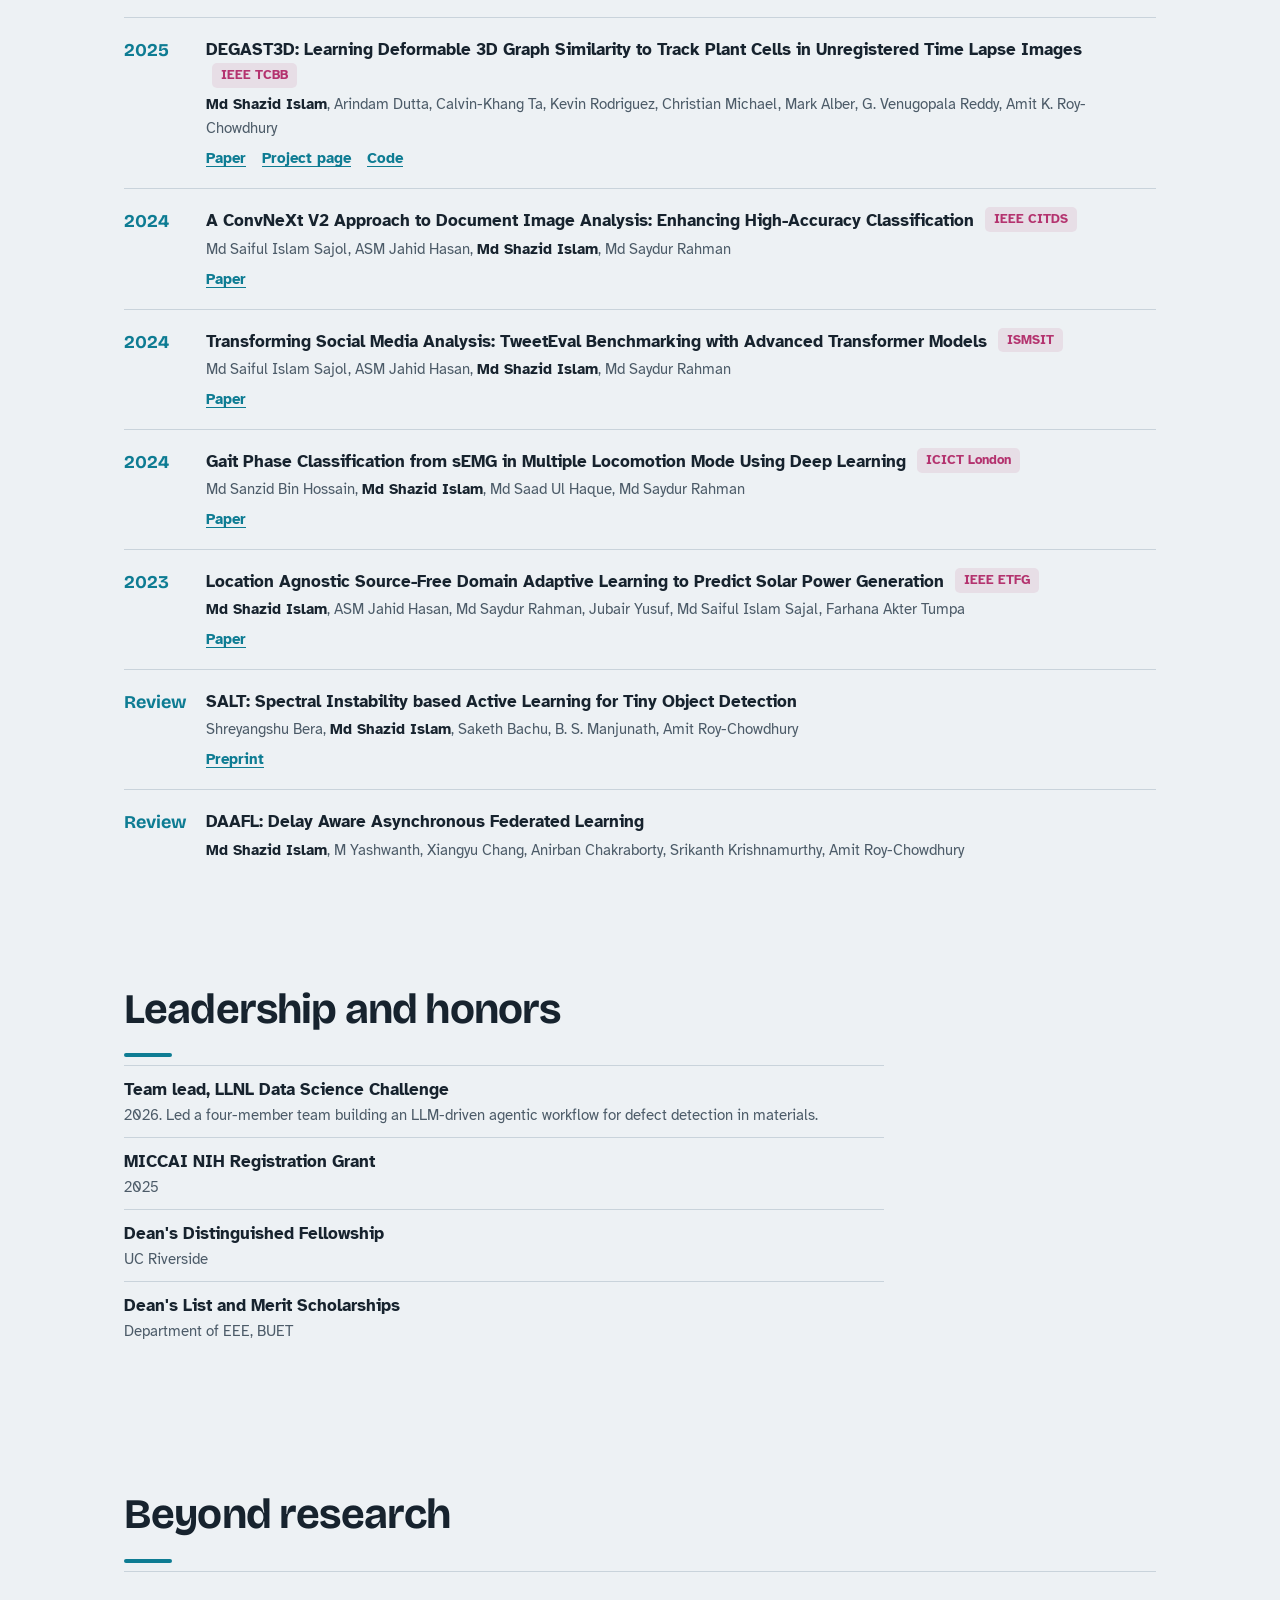
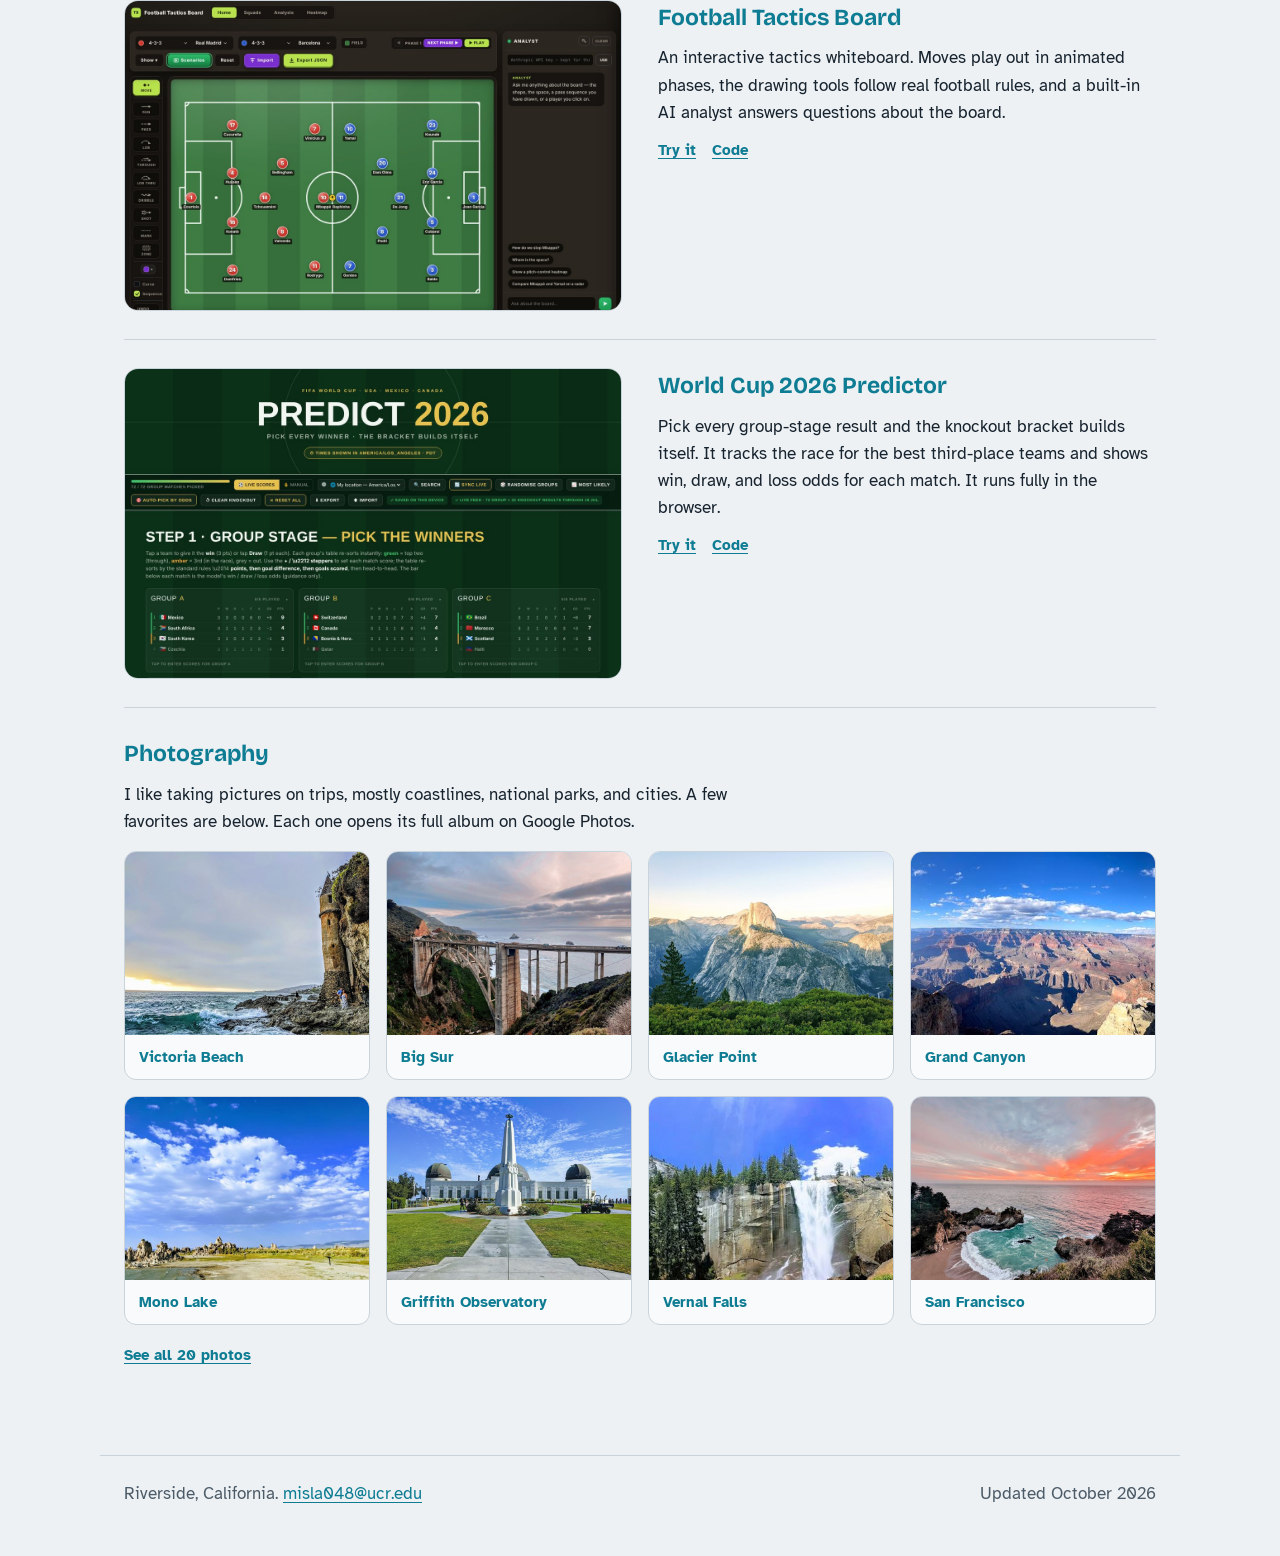
==== commit e3fdf9b2: "Link each photo and caption to its Google Photos album" ====
--- a/index.html
+++ b/index.html
@@ -266,6 +266,8 @@
 .pcard img { width: 100%; aspect-ratio: 4 / 3; object-fit: cover; display: block; transition: transform .3s; }
 .pcard a:hover img { transform: scale(1.03); }
 .pcard figcaption { padding: 10px 14px; font-weight: 700; font-size: 15px; }
+.pcard figcaption a { color: var(--contour); text-decoration: none; }
+.pcard figcaption a:hover { text-decoration: underline; }
 @media (max-width: 860px) { .hobby { grid-template-columns: 1fr; gap: 18px; } .photo-grid { grid-template-columns: 1fr 1fr; } }
 /* Single accent */
 .block h2::after { content: ""; display: block; width: 48px; height: 4px; border-radius: 2px; margin-top: 10px; background: var(--contour); }
@@ -698,16 +700,16 @@
       </article>
       <div class="hobby-photos">
         <h3>Photography</h3>
-        <p>I like taking pictures on trips, mostly coastlines, national parks, and cities. A few favorites are below.</p>
+        <p>I like taking pictures on trips, mostly coastlines, national parks, and cities. A few favorites are below. Each one opens its full album on Google Photos.</p>
         <div class="photo-grid">
-          <figure class="pcard"><a href="photos/" data-cap="Victoria Beach"><img src="assets/photos/thumb/01_victoria-beach.jpg" alt="Victoria Beach, photo by Md Shazid Islam" loading="lazy"></a><figcaption>Victoria Beach</figcaption></figure>
-          <figure class="pcard"><a href="photos/" data-cap="Big Sur"><img src="assets/photos/thumb/06_big-sur.jpg" alt="Big Sur, photo by Md Shazid Islam" loading="lazy"></a><figcaption>Big Sur</figcaption></figure>
-          <figure class="pcard"><a href="photos/" data-cap="Glacier Point"><img src="assets/photos/thumb/12_glacier-point.jpg" alt="Glacier Point, photo by Md Shazid Islam" loading="lazy"></a><figcaption>Glacier Point</figcaption></figure>
-          <figure class="pcard"><a href="photos/" data-cap="Grand Canyon"><img src="assets/photos/thumb/08_grand-canyon.jpg" alt="Grand Canyon, photo by Md Shazid Islam" loading="lazy"></a><figcaption>Grand Canyon</figcaption></figure>
-          <figure class="pcard"><a href="photos/" data-cap="Mono Lake"><img src="assets/photos/thumb/14_mono-lake.jpg" alt="Mono Lake, photo by Md Shazid Islam" loading="lazy"></a><figcaption>Mono Lake</figcaption></figure>
-          <figure class="pcard"><a href="photos/" data-cap="Griffith Observatory"><img src="assets/photos/thumb/09_griffith-observatory.jpg" alt="Griffith Observatory, photo by Md Shazid Islam" loading="lazy"></a><figcaption>Griffith Observatory</figcaption></figure>
-          <figure class="pcard"><a href="photos/" data-cap="Vernal Falls"><img src="assets/photos/thumb/13_vernal-falls.jpg" alt="Vernal Falls, photo by Md Shazid Islam" loading="lazy"></a><figcaption>Vernal Falls</figcaption></figure>
-          <figure class="pcard"><a href="photos/" data-cap="San Francisco"><img src="assets/photos/thumb/02_san-francisco.jpg" alt="San Francisco, photo by Md Shazid Islam" loading="lazy"></a><figcaption>San Francisco</figcaption></figure>
+          <figure class="pcard"><a href="https://photos.app.goo.gl/KHdjkZMR8sKs85NVA" target="_blank" rel="noopener" aria-label="Victoria Beach album on Google Photos"><img src="assets/photos/thumb/01_victoria-beach.jpg" alt="Victoria Beach, photo by Md Shazid Islam" loading="lazy"></a><figcaption><a href="https://photos.app.goo.gl/KHdjkZMR8sKs85NVA" target="_blank" rel="noopener">Victoria Beach</a></figcaption></figure>
+          <figure class="pcard"><a href="https://photos.app.goo.gl/sS9DpbfdLJ554VhT8" target="_blank" rel="noopener" aria-label="Big Sur album on Google Photos"><img src="assets/photos/thumb/06_big-sur.jpg" alt="Big Sur, photo by Md Shazid Islam" loading="lazy"></a><figcaption><a href="https://photos.app.goo.gl/sS9DpbfdLJ554VhT8" target="_blank" rel="noopener">Big Sur</a></figcaption></figure>
+          <figure class="pcard"><a href="https://photos.app.goo.gl/nDrWT2kZuAaijXeM7" target="_blank" rel="noopener" aria-label="Glacier Point album on Google Photos"><img src="assets/photos/thumb/12_glacier-point.jpg" alt="Glacier Point, photo by Md Shazid Islam" loading="lazy"></a><figcaption><a href="https://photos.app.goo.gl/nDrWT2kZuAaijXeM7" target="_blank" rel="noopener">Glacier Point</a></figcaption></figure>
+          <figure class="pcard"><a href="https://photos.app.goo.gl/sc6QeWgpDj424Ci39" target="_blank" rel="noopener" aria-label="Grand Canyon album on Google Photos"><img src="assets/photos/thumb/08_grand-canyon.jpg" alt="Grand Canyon, photo by Md Shazid Islam" loading="lazy"></a><figcaption><a href="https://photos.app.goo.gl/sc6QeWgpDj424Ci39" target="_blank" rel="noopener">Grand Canyon</a></figcaption></figure>
+          <figure class="pcard"><a href="https://photos.app.goo.gl/6so5ZBAoDsUYnKZR9" target="_blank" rel="noopener" aria-label="Mono Lake album on Google Photos"><img src="assets/photos/thumb/14_mono-lake.jpg" alt="Mono Lake, photo by Md Shazid Islam" loading="lazy"></a><figcaption><a href="https://photos.app.goo.gl/6so5ZBAoDsUYnKZR9" target="_blank" rel="noopener">Mono Lake</a></figcaption></figure>
+          <figure class="pcard"><a href="https://photos.app.goo.gl/XTzCjhPUBxdJ3K2j7" target="_blank" rel="noopener" aria-label="Griffith Observatory album on Google Photos"><img src="assets/photos/thumb/09_griffith-observatory.jpg" alt="Griffith Observatory, photo by Md Shazid Islam" loading="lazy"></a><figcaption><a href="https://photos.app.goo.gl/XTzCjhPUBxdJ3K2j7" target="_blank" rel="noopener">Griffith Observatory</a></figcaption></figure>
+          <figure class="pcard"><a href="https://photos.app.goo.gl/vi4YXfa6nBw6isT5A" target="_blank" rel="noopener" aria-label="Vernal Falls album on Google Photos"><img src="assets/photos/thumb/13_vernal-falls.jpg" alt="Vernal Falls, photo by Md Shazid Islam" loading="lazy"></a><figcaption><a href="https://photos.app.goo.gl/vi4YXfa6nBw6isT5A" target="_blank" rel="noopener">Vernal Falls</a></figcaption></figure>
+          <figure class="pcard"><a href="https://photos.app.goo.gl/xKGzwrLNMqvcBaBm7" target="_blank" rel="noopener" aria-label="San Francisco album on Google Photos"><img src="assets/photos/thumb/02_san-francisco.jpg" alt="San Francisco, photo by Md Shazid Islam" loading="lazy"></a><figcaption><a href="https://photos.app.goo.gl/xKGzwrLNMqvcBaBm7" target="_blank" rel="noopener">San Francisco</a></figcaption></figure>
         </div>
         <div class="links"><a href="photos/">See all 20 photos</a></div>
       </div>
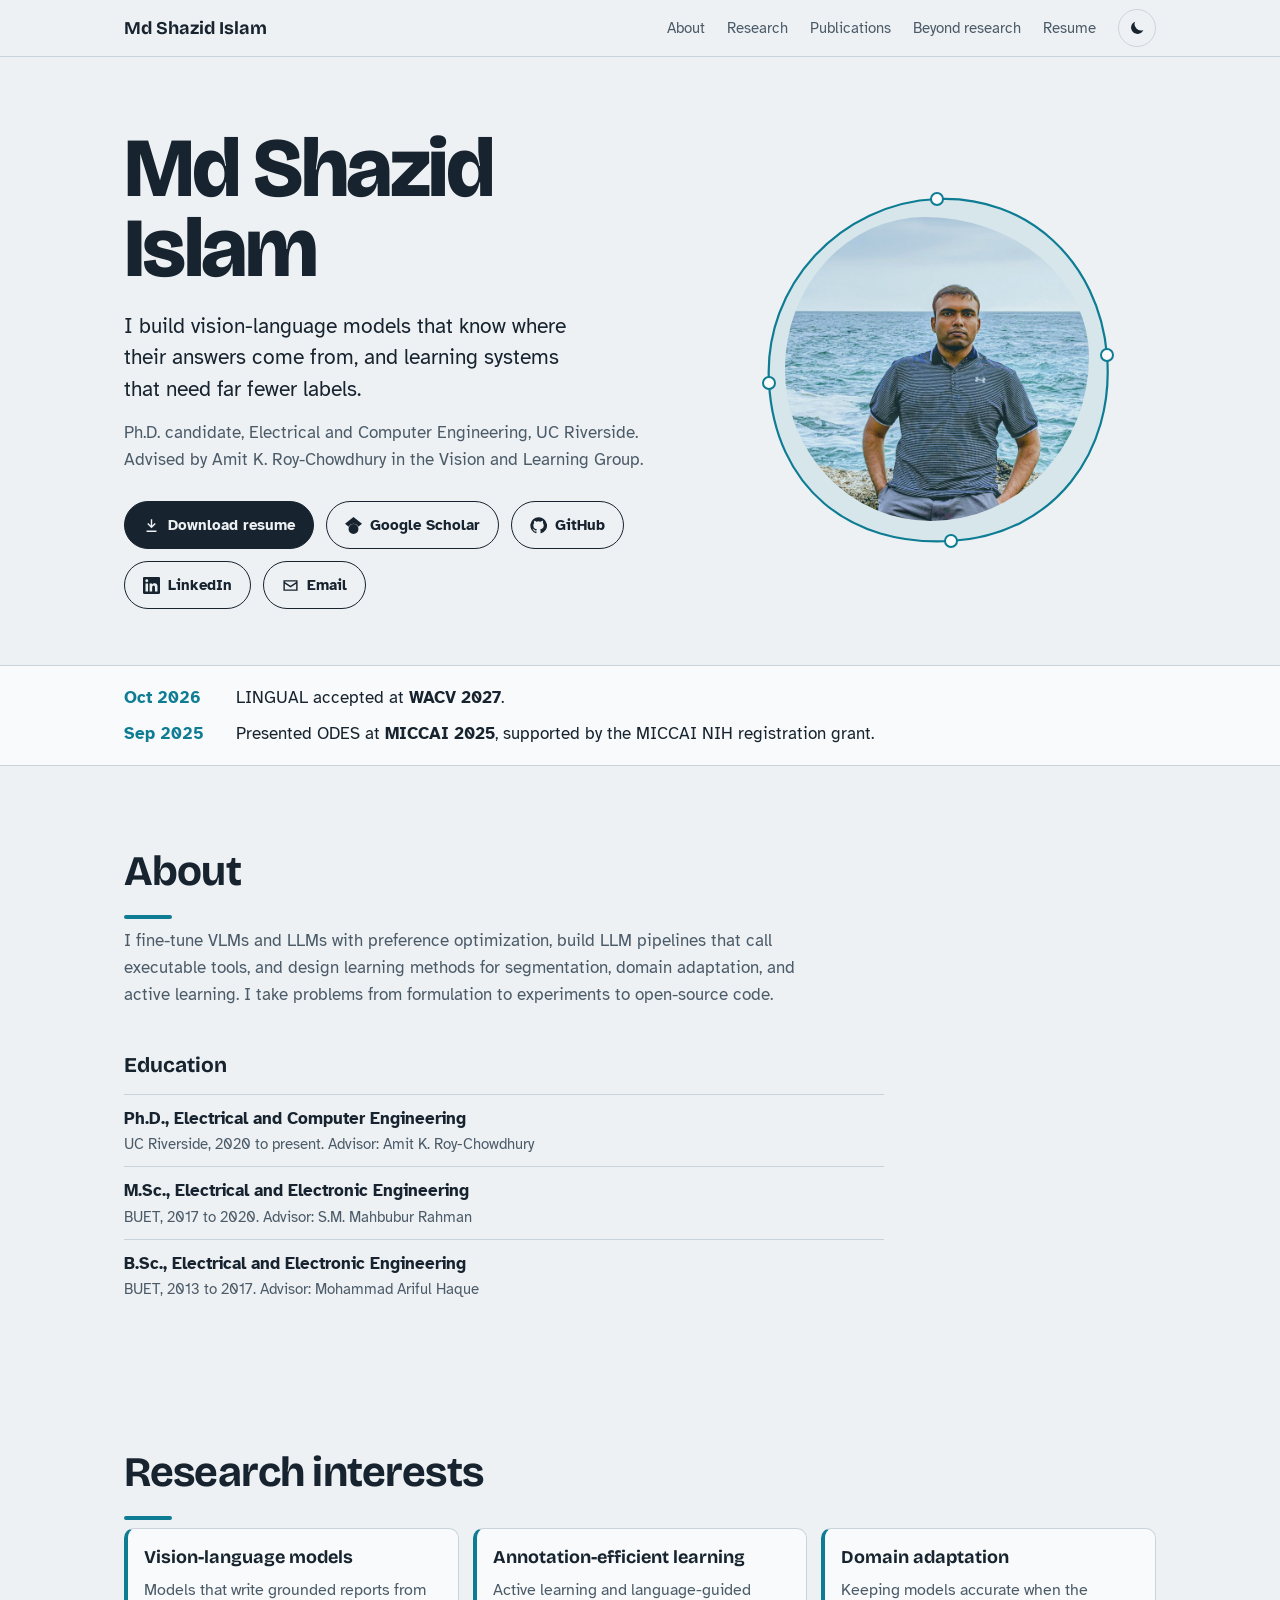
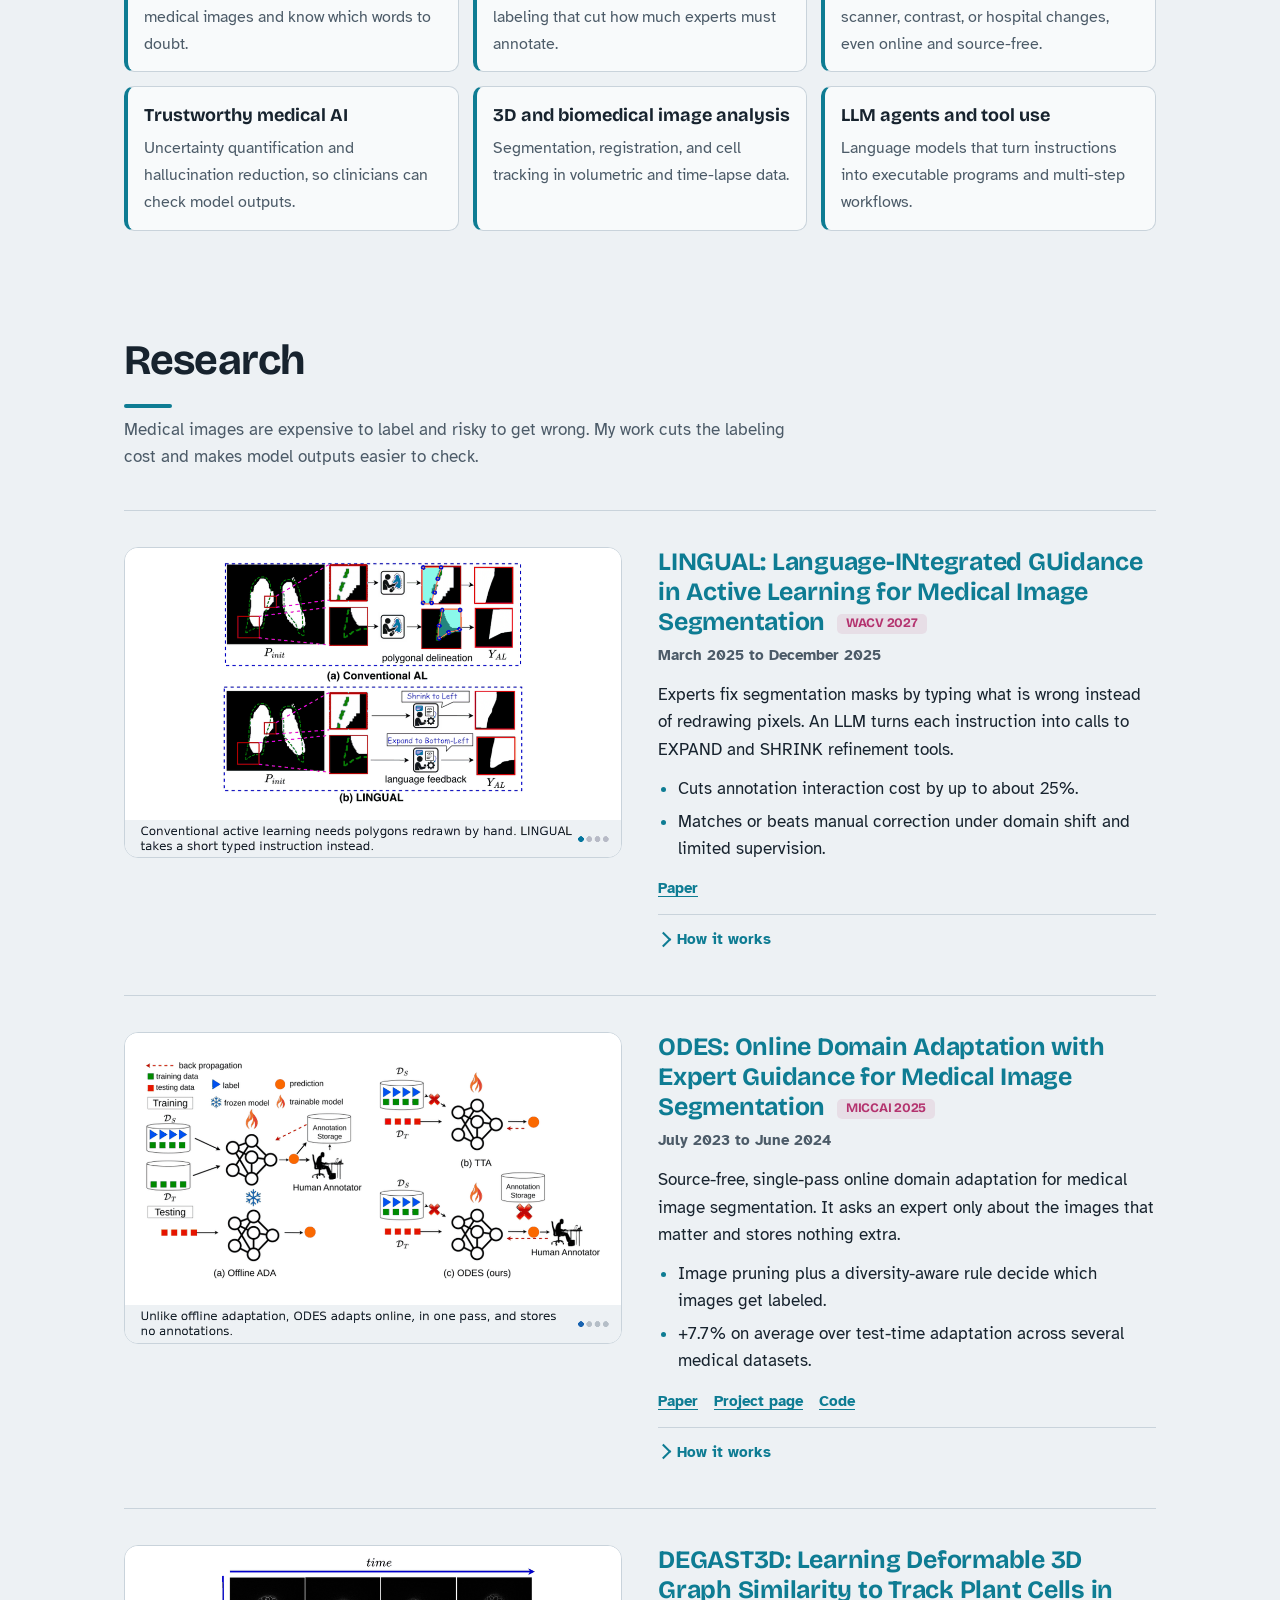
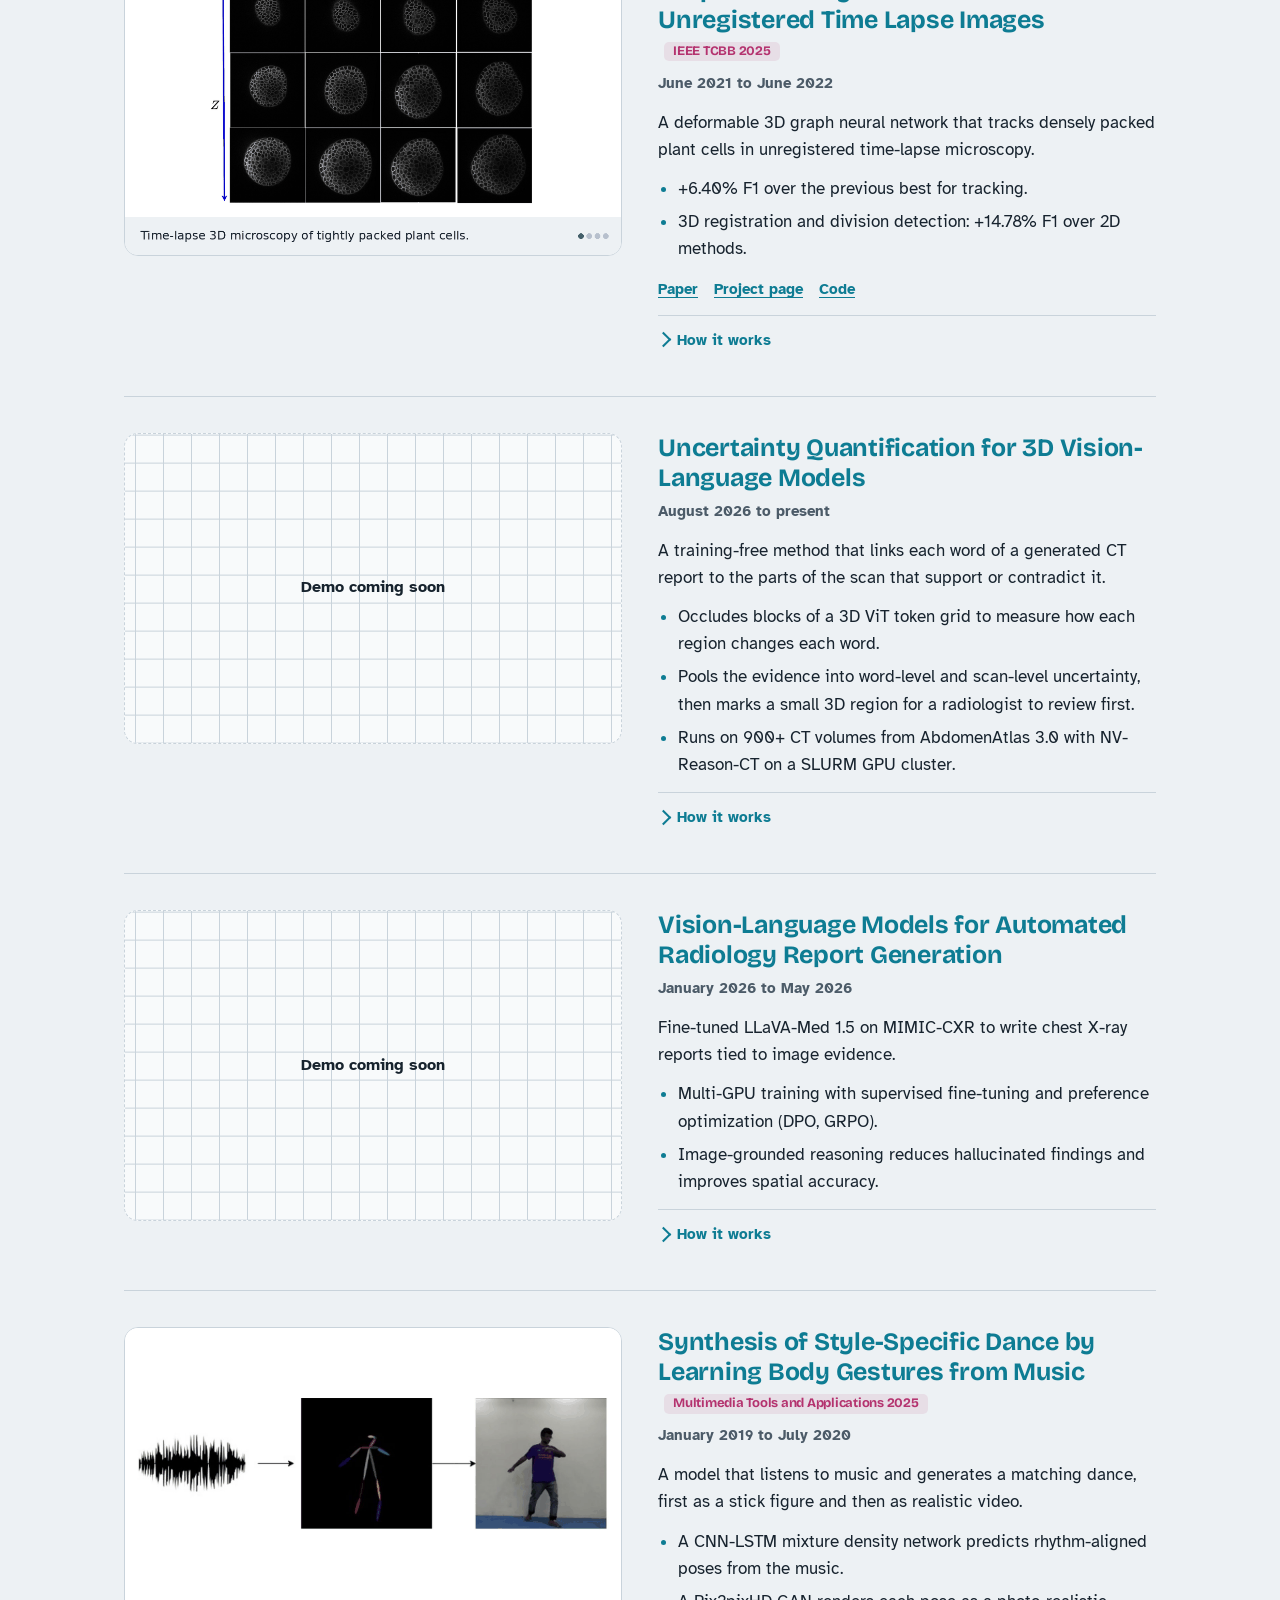
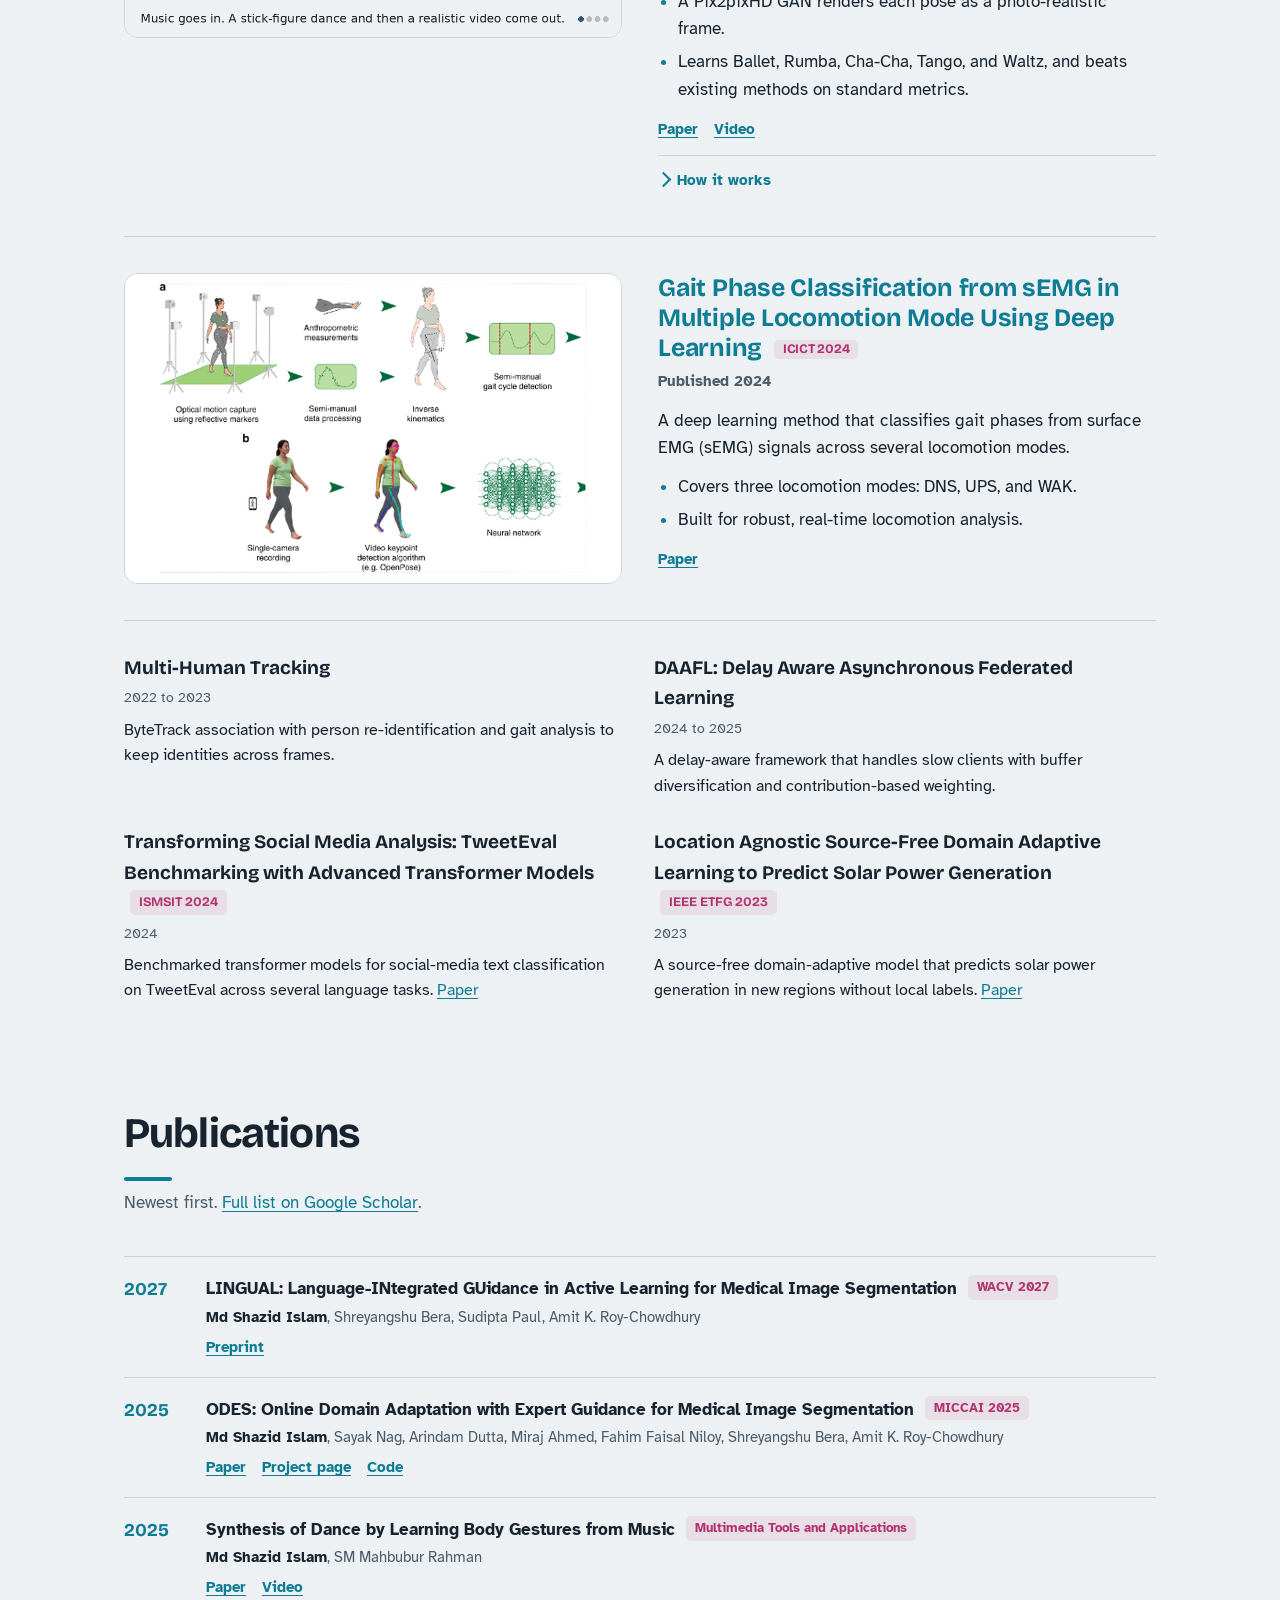
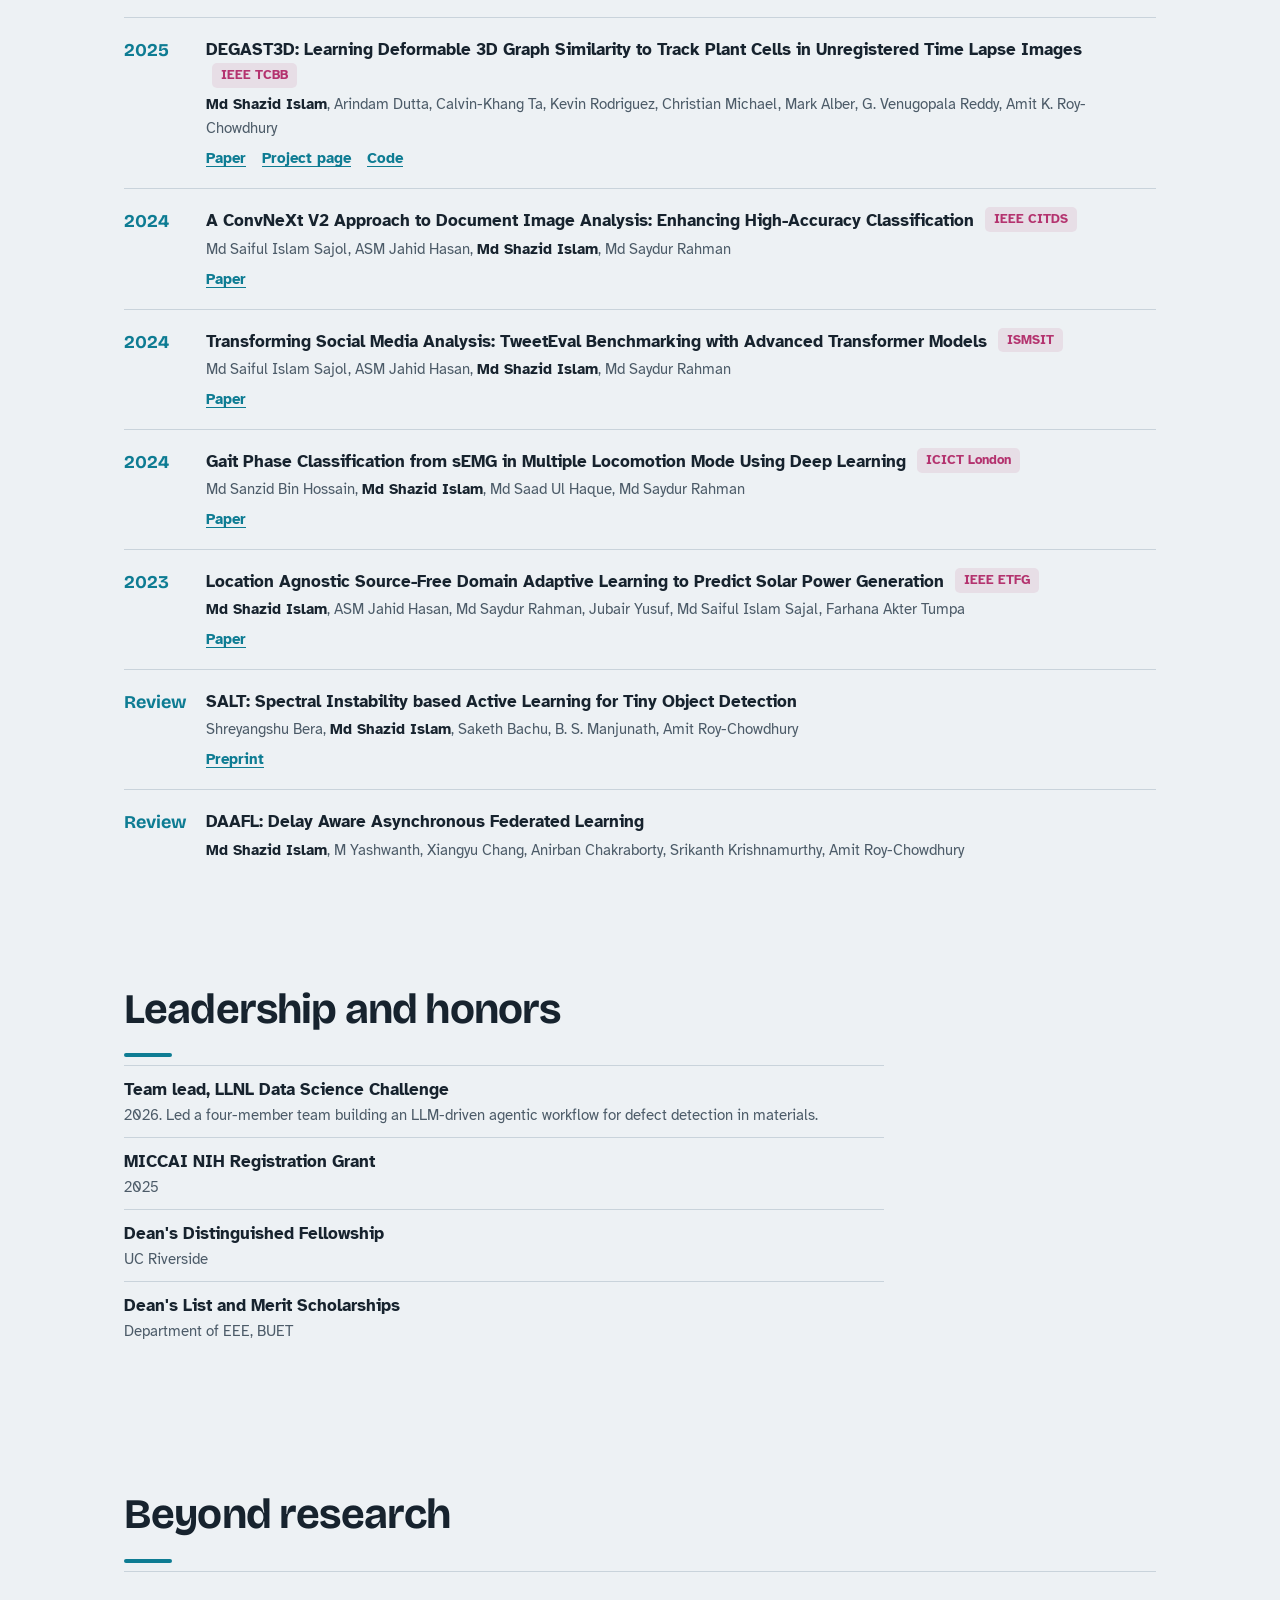
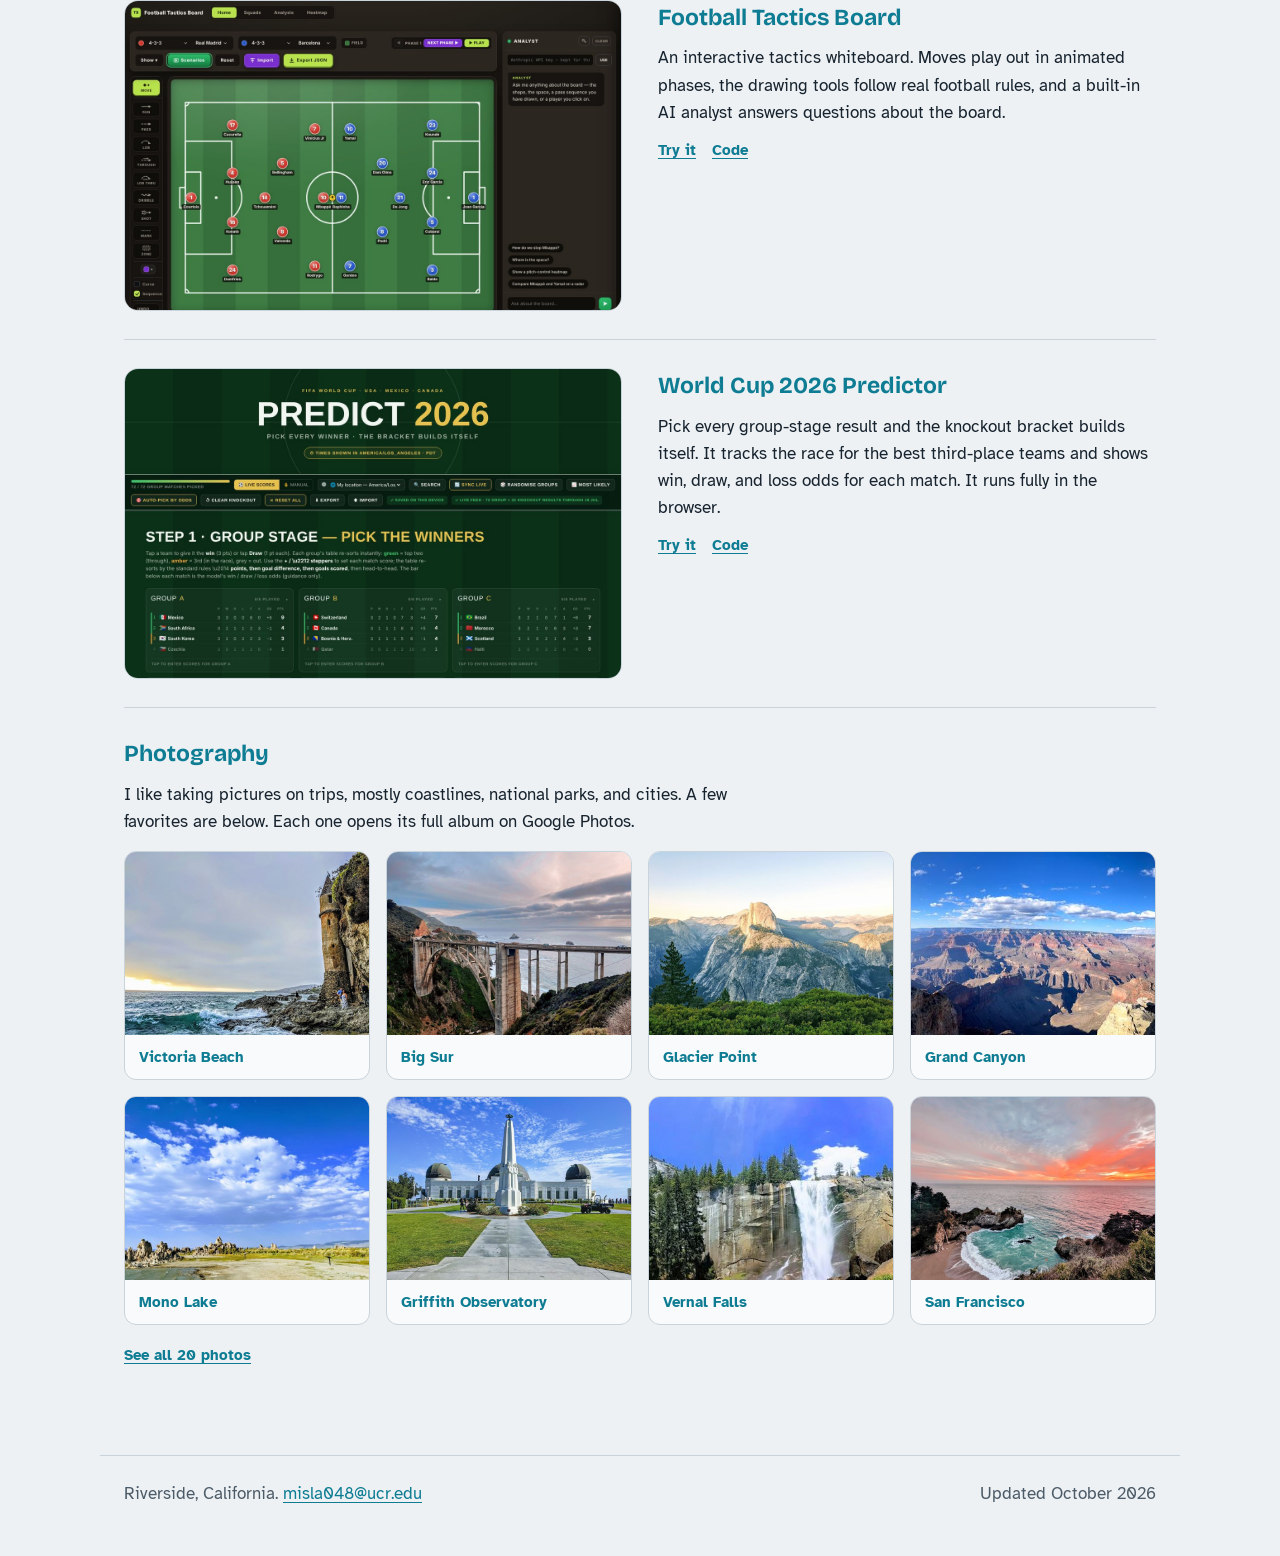
==== commit 50a58966: "Improve search discoverability: sitemap, robots.txt, canonical URLs, Person schema; clean placeholde" ====
--- a/index.html
+++ b/index.html
@@ -8,6 +8,12 @@
 <meta property="og:title" content="Md Shazid Islam">
 <meta property="og:description" content="Vision-language models, uncertainty, and annotation-efficient learning for medical imaging.">
 <meta property="og:image" content="https://shazidaraf.github.io/assets/profile.jpg">
+<link rel="canonical" href="https://shazidaraf.github.io/">
+<meta property="og:url" content="https://shazidaraf.github.io/">
+<meta property="og:type" content="profile">
+<script type="application/ld+json">
+{"@context":"https://schema.org","@type":"Person","name":"Md Shazid Islam","alternateName":"Shazid Islam","url":"https://shazidaraf.github.io/","image":"https://shazidaraf.github.io/assets/profile.jpg","jobTitle":"Ph.D. Candidate, Electrical and Computer Engineering","affiliation":{"@type":"CollegeOrUniversity","name":"University of California, Riverside"},"alumniOf":{"@type":"CollegeOrUniversity","name":"Bangladesh University of Engineering and Technology"},"knowsAbout":["Vision-language models","Medical image analysis","Active learning","Domain adaptation"],"sameAs":["https://scholar.google.com/citations?user=0kXrLjMAAAAJ","https://github.com/ShazidAraf","https://www.linkedin.com/in/md-shazid-islam-1b0993121/"]}
+</script>
 <script>
 (function(){try{var t=localStorage.getItem('theme');if(t==='light'||t==='dark')document.documentElement.setAttribute('data-theme',t);}catch(e){}})();
 </script>
@@ -375,7 +381,7 @@
       <article class="project">
         <figure class="media">
           <img src="assets/media/lingual.gif" alt="LINGUAL refining a segmentation mask from a typed instruction" loading="lazy" onerror="this.parentElement.classList.add('empty')">
-          <div class="ph"><strong>Demo coming soon</strong><span>Add <code>assets/media/lingual.gif</code></span></div>
+          <div class="ph"><strong>Demo coming soon</strong></div>
         </figure>
         <div>
           <h3>LINGUAL: Language-INtegrated GUidance in Active Learning for Medical Image Segmentation <span class="venue">WACV 2027</span></h3>
@@ -405,7 +411,7 @@
       <article class="project">
         <figure class="media">
           <img src="assets/media/odes.gif" alt="ODES adapting a segmentation model to a new scanner" loading="lazy" onerror="this.parentElement.classList.add('empty')">
-          <div class="ph"><strong>Demo coming soon</strong><span>Add <code>assets/media/odes.gif</code></span></div>
+          <div class="ph"><strong>Demo coming soon</strong></div>
         </figure>
         <div>
           <h3>ODES: Online Domain Adaptation with Expert Guidance for Medical Image Segmentation <span class="venue">MICCAI 2025</span></h3>
@@ -439,7 +445,7 @@
       <article class="project">
         <figure class="media">
           <img src="assets/media/degast3d.gif" alt="Tracking plant cells across 3D time-lapse microscopy" loading="lazy" onerror="this.parentElement.classList.add('empty')">
-          <div class="ph"><strong>Demo coming soon</strong><span>Add <code>assets/media/degast3d.gif</code></span></div>
+          <div class="ph"><strong>Demo coming soon</strong></div>
         </figure>
         <div>
           <h3>DEGAST3D: Learning Deformable 3D Graph Similarity to Track Plant Cells in Unregistered Time Lapse Images <span class="venue">IEEE TCBB 2025</span></h3>
@@ -473,7 +479,7 @@
       <article class="project">
         <figure class="media">
           <img src="assets/media/uncertainty-3d-vlm.gif" alt="Word-level uncertainty map over a 3D CT scan" loading="lazy" onerror="this.parentElement.classList.add('empty')">
-          <div class="ph"><strong>Demo coming soon</strong><span>Add <code>assets/media/uncertainty-3d-vlm.gif</code></span></div>
+          <div class="ph"><strong>Demo coming soon</strong></div>
         </figure>
         <div>
           <h3>Uncertainty Quantification for 3D Vision-Language Models</h3>
@@ -503,7 +509,7 @@
       <article class="project">
         <figure class="media">
           <img src="assets/media/radiology-report.gif" alt="Grounded chest X-ray report generation" loading="lazy" onerror="this.parentElement.classList.add('empty')">
-          <div class="ph"><strong>Demo coming soon</strong><span>Add <code>assets/media/radiology-report.gif</code></span></div>
+          <div class="ph"><strong>Demo coming soon</strong></div>
         </figure>
         <div>
           <h3>Vision-Language Models for Automated Radiology Report Generation</h3>
@@ -528,7 +534,7 @@
       <article class="project">
         <figure class="media">
           <img src="assets/media/dance.gif" alt="Music turned into a stick-figure dance and a realistic video frame" loading="lazy" onerror="this.parentElement.classList.add('empty')">
-          <div class="ph"><strong>Demo coming soon</strong><span>Add <code>assets/media/dance.gif</code></span></div>
+          <div class="ph"><strong>Demo coming soon</strong></div>
         </figure>
         <div>
           <h3>Synthesis of Style-Specific Dance by Learning Body Gestures from Music <span class="venue">Multimedia Tools and Applications 2025</span></h3>
@@ -558,7 +564,7 @@
       <article class="project">
         <figure class="media">
           <img src="assets/media/gait.png" alt="Gait analysis pipeline: motion capture, keypoint detection, and a neural network" loading="lazy" onerror="this.parentElement.classList.add('empty')">
-          <div class="ph"><strong>Demo coming soon</strong><span>Add <code>assets/media/gait.png</code></span></div>
+          <div class="ph"><strong>Demo coming soon</strong></div>
         </figure>
         <div>
           <h3>Gait Phase Classification from sEMG in Multiple Locomotion Mode Using Deep Learning <span class="venue">ICICT 2024</span></h3>
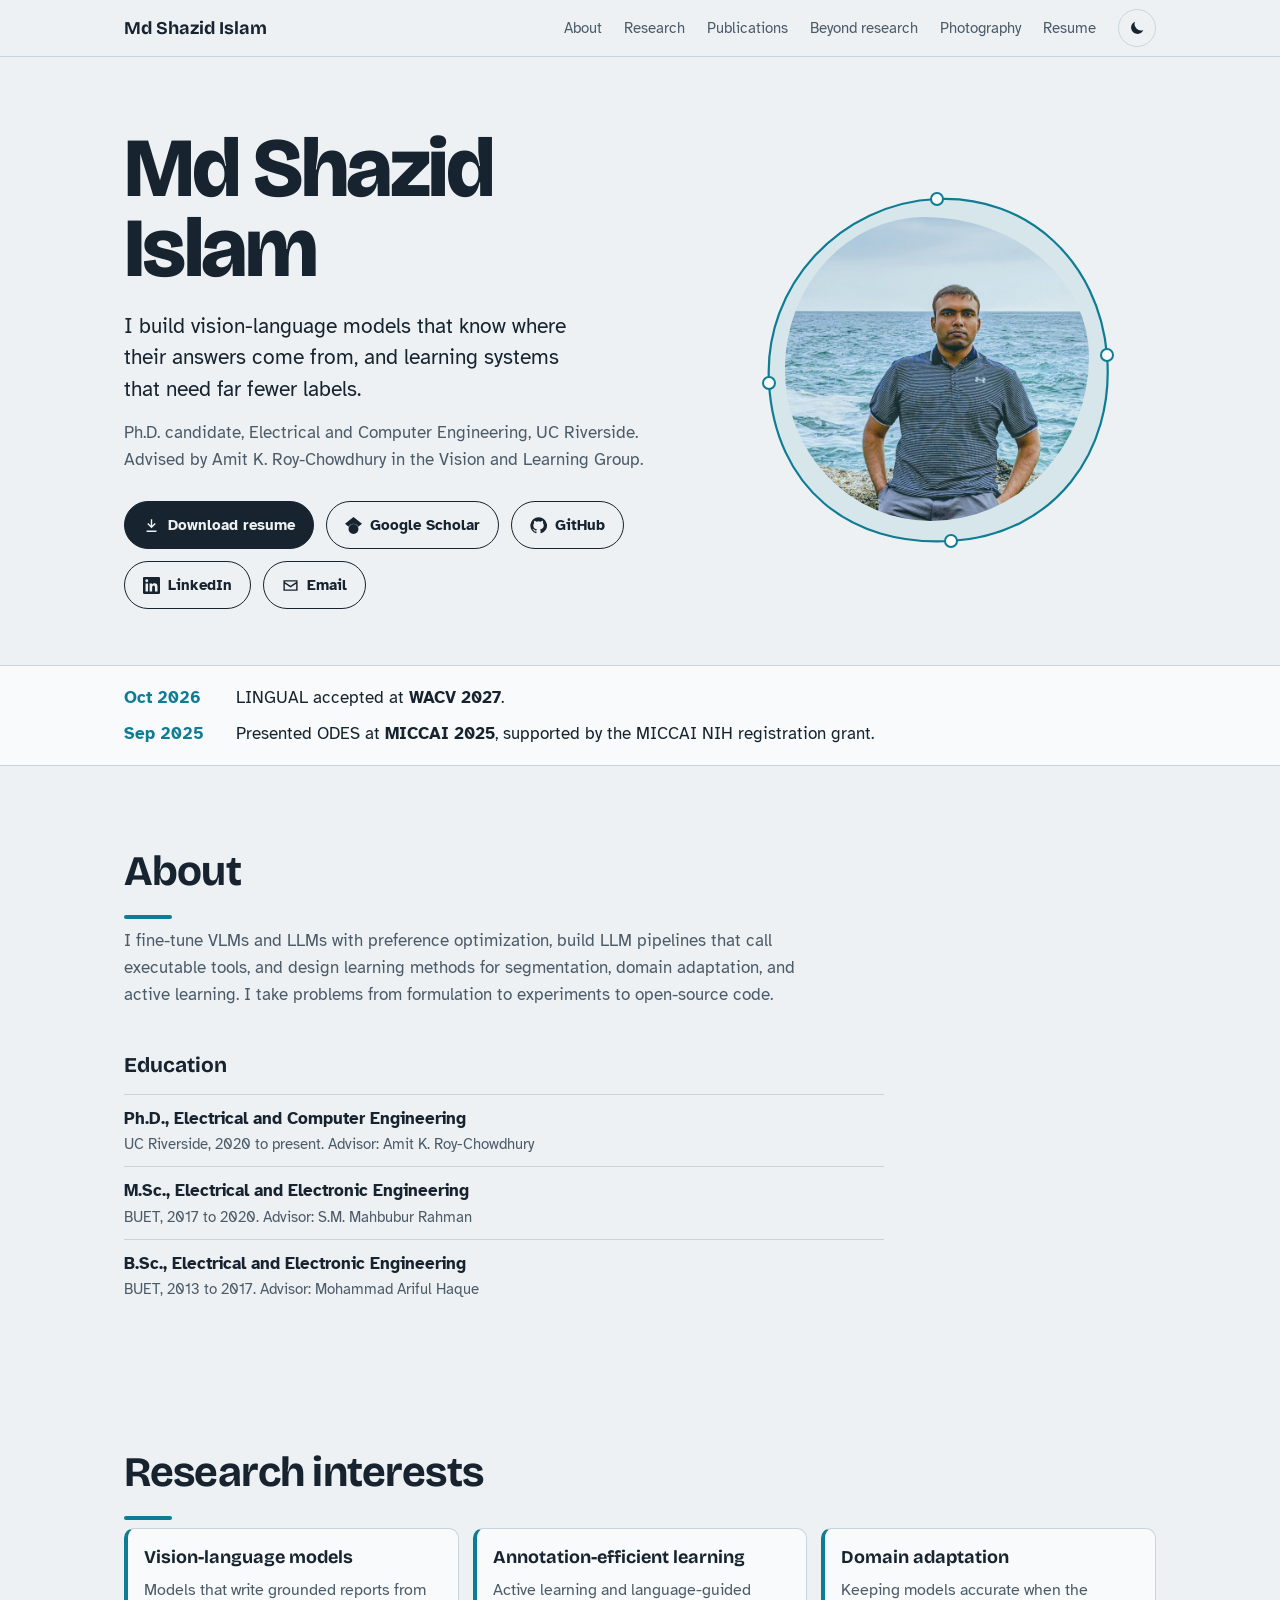
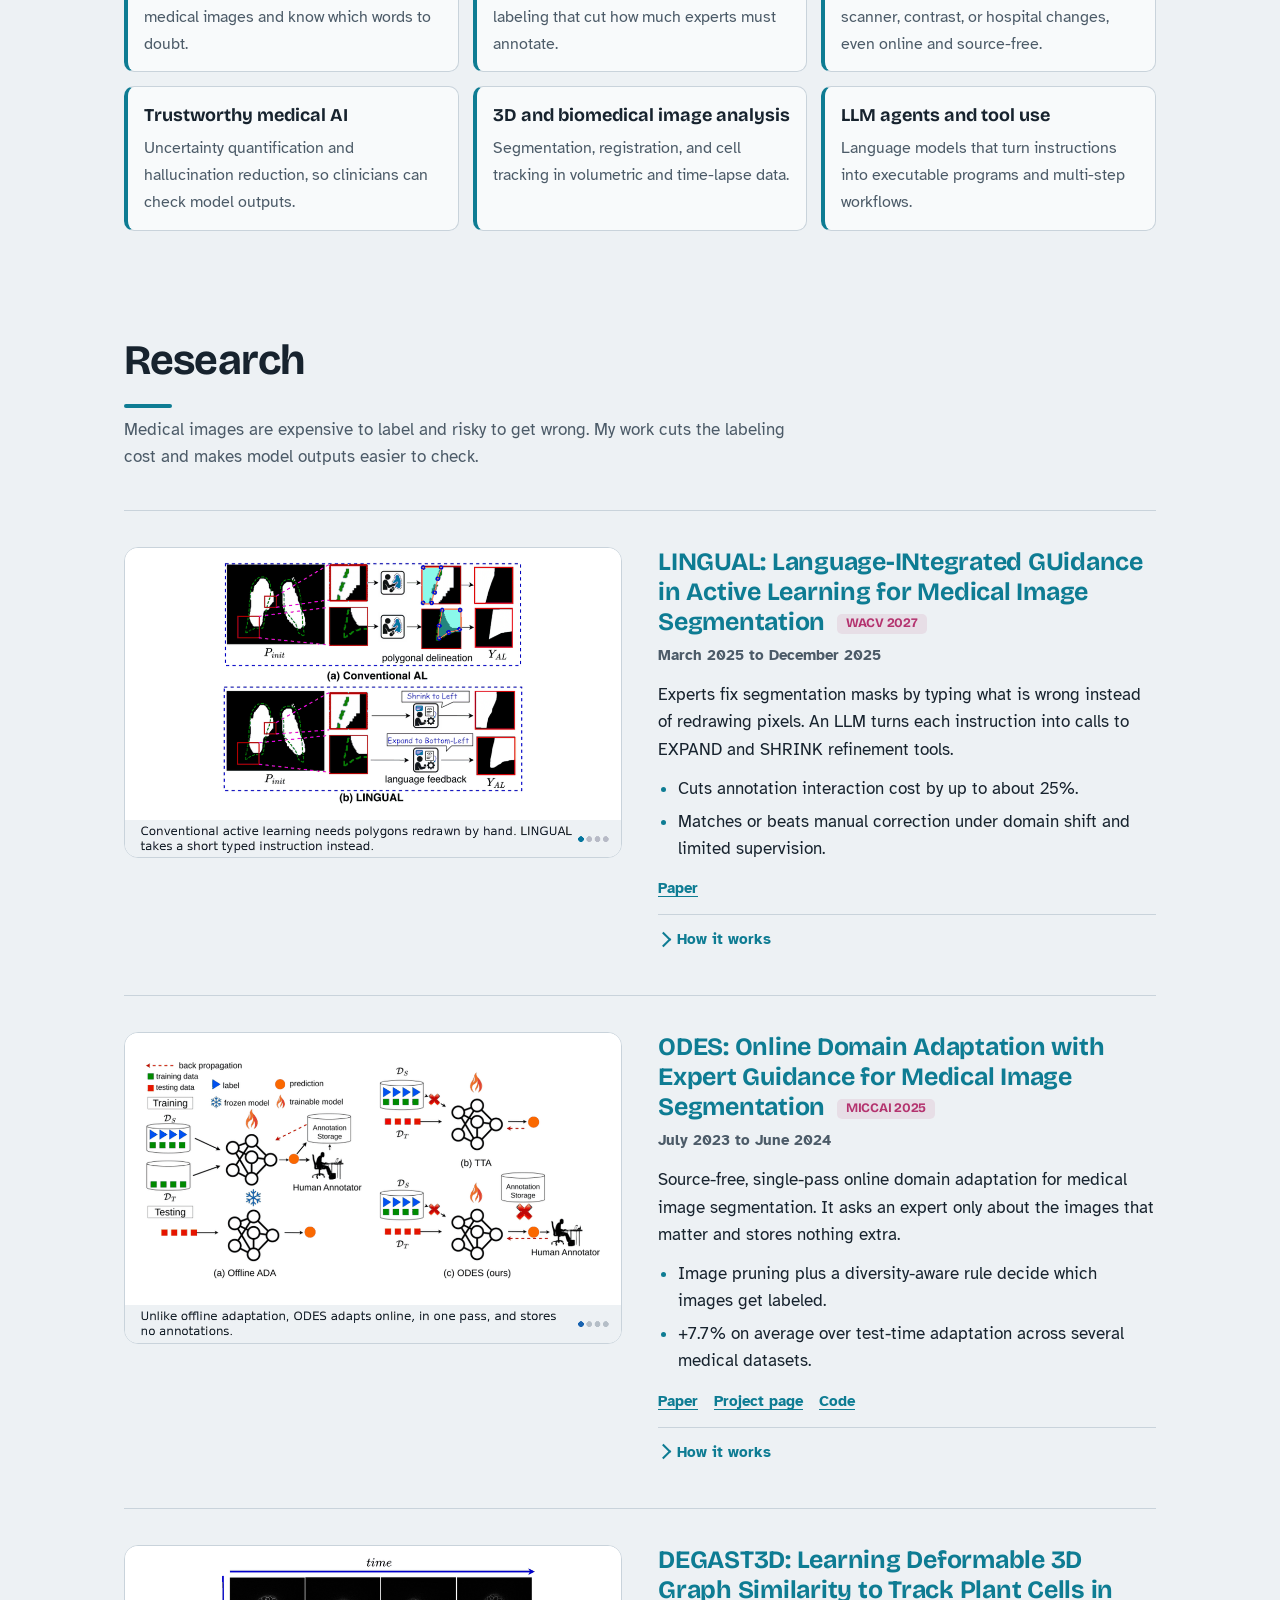
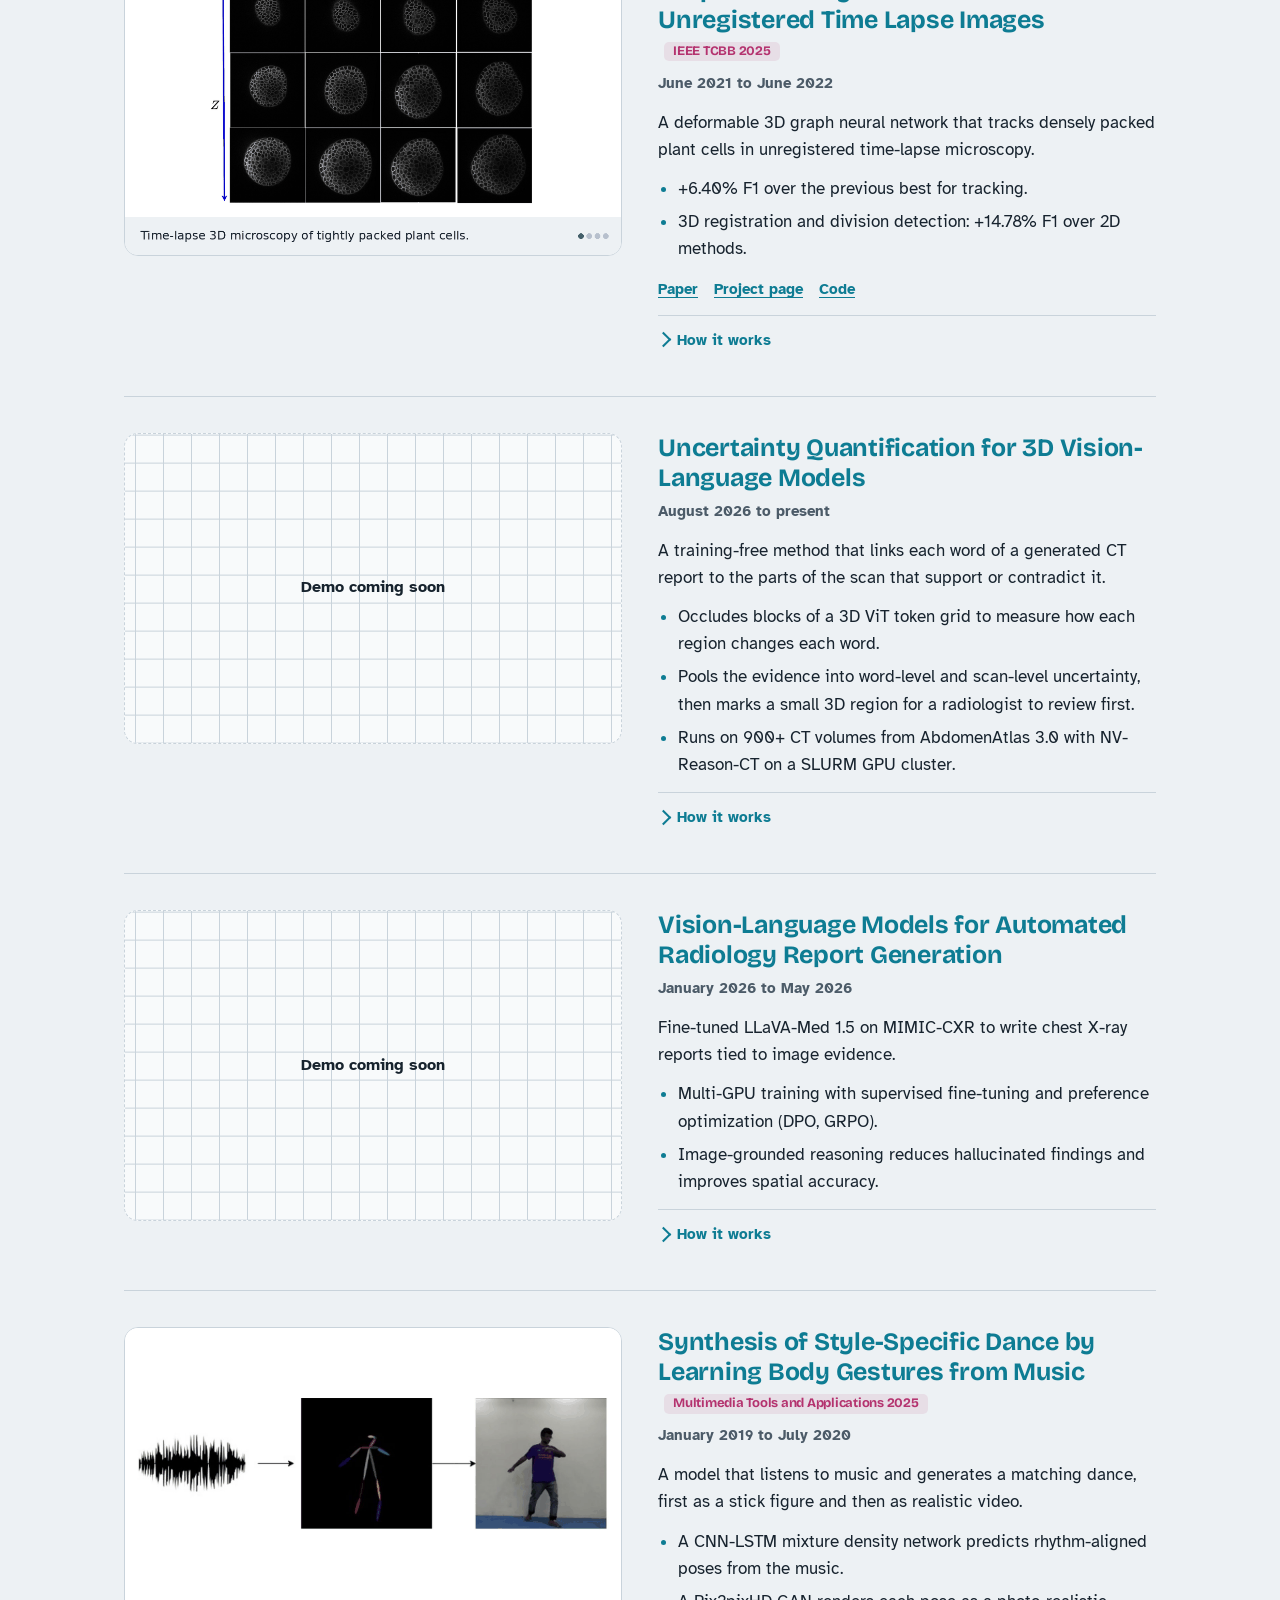
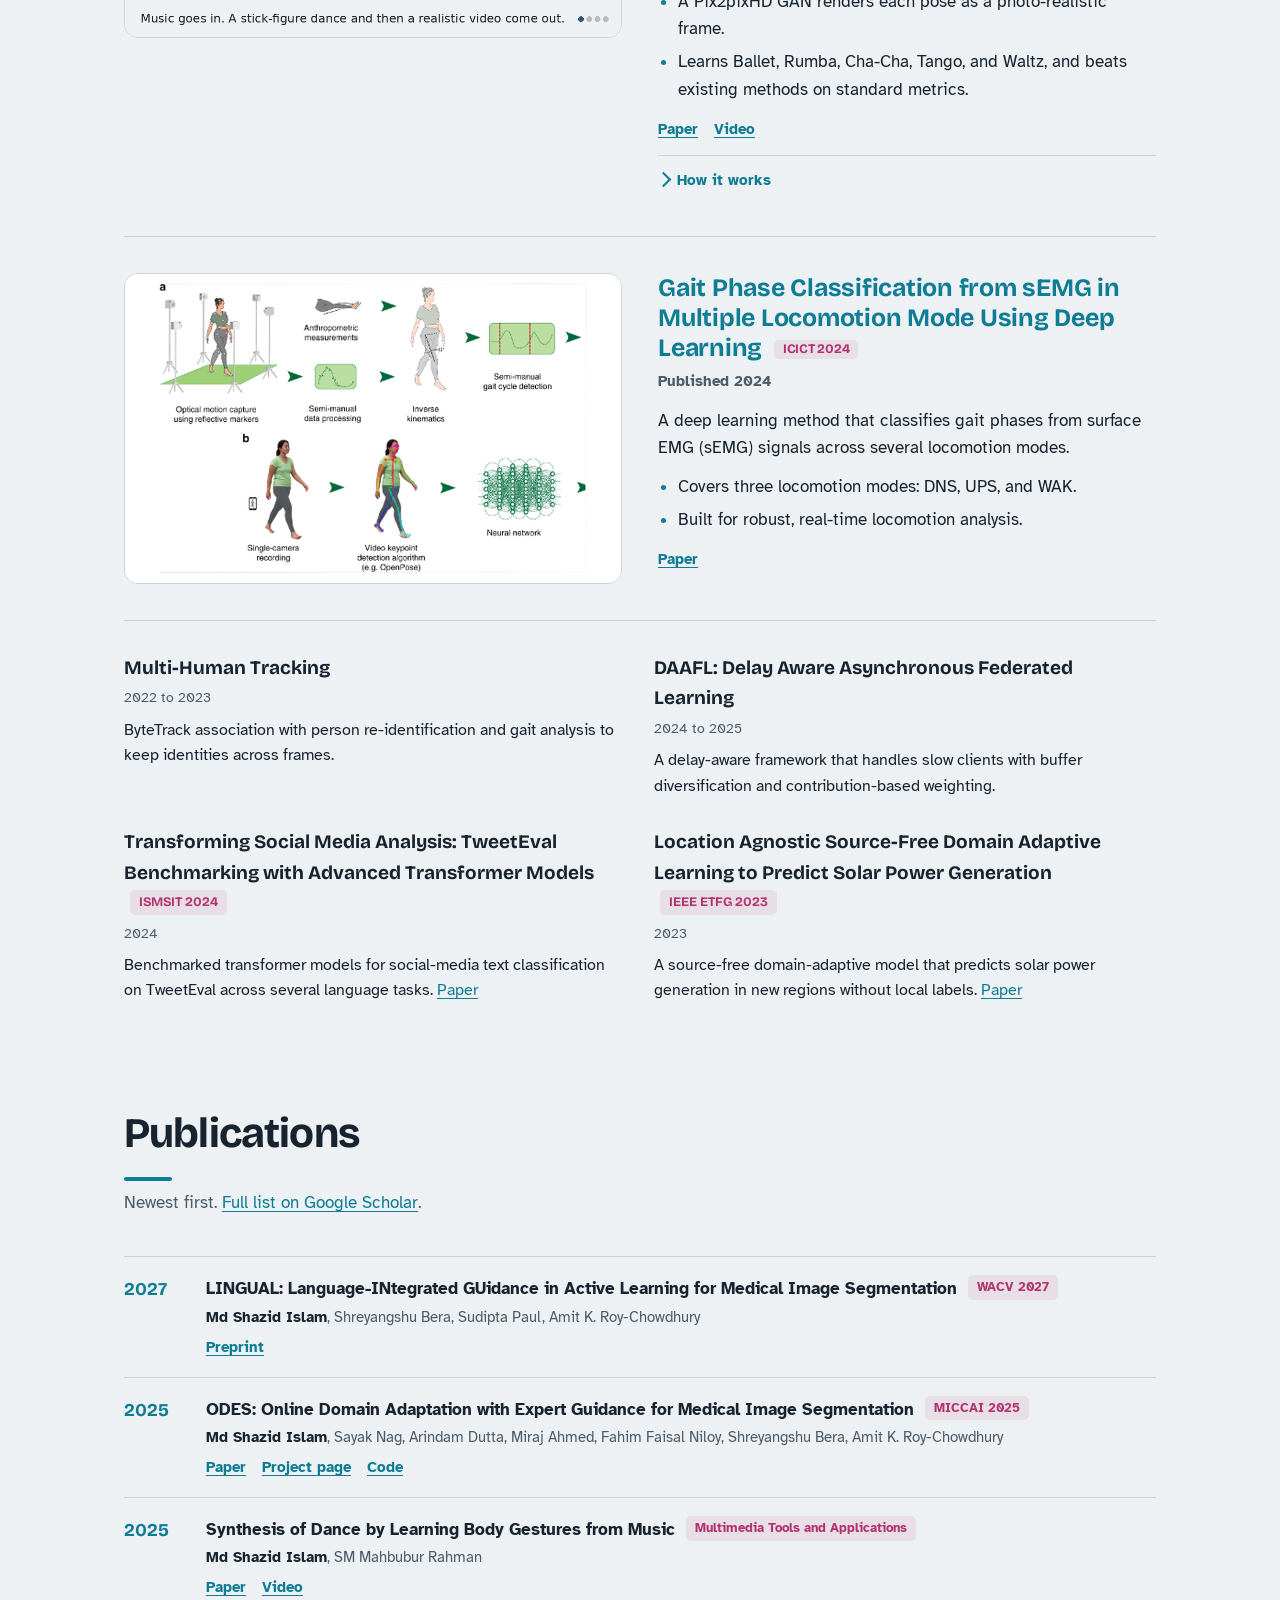
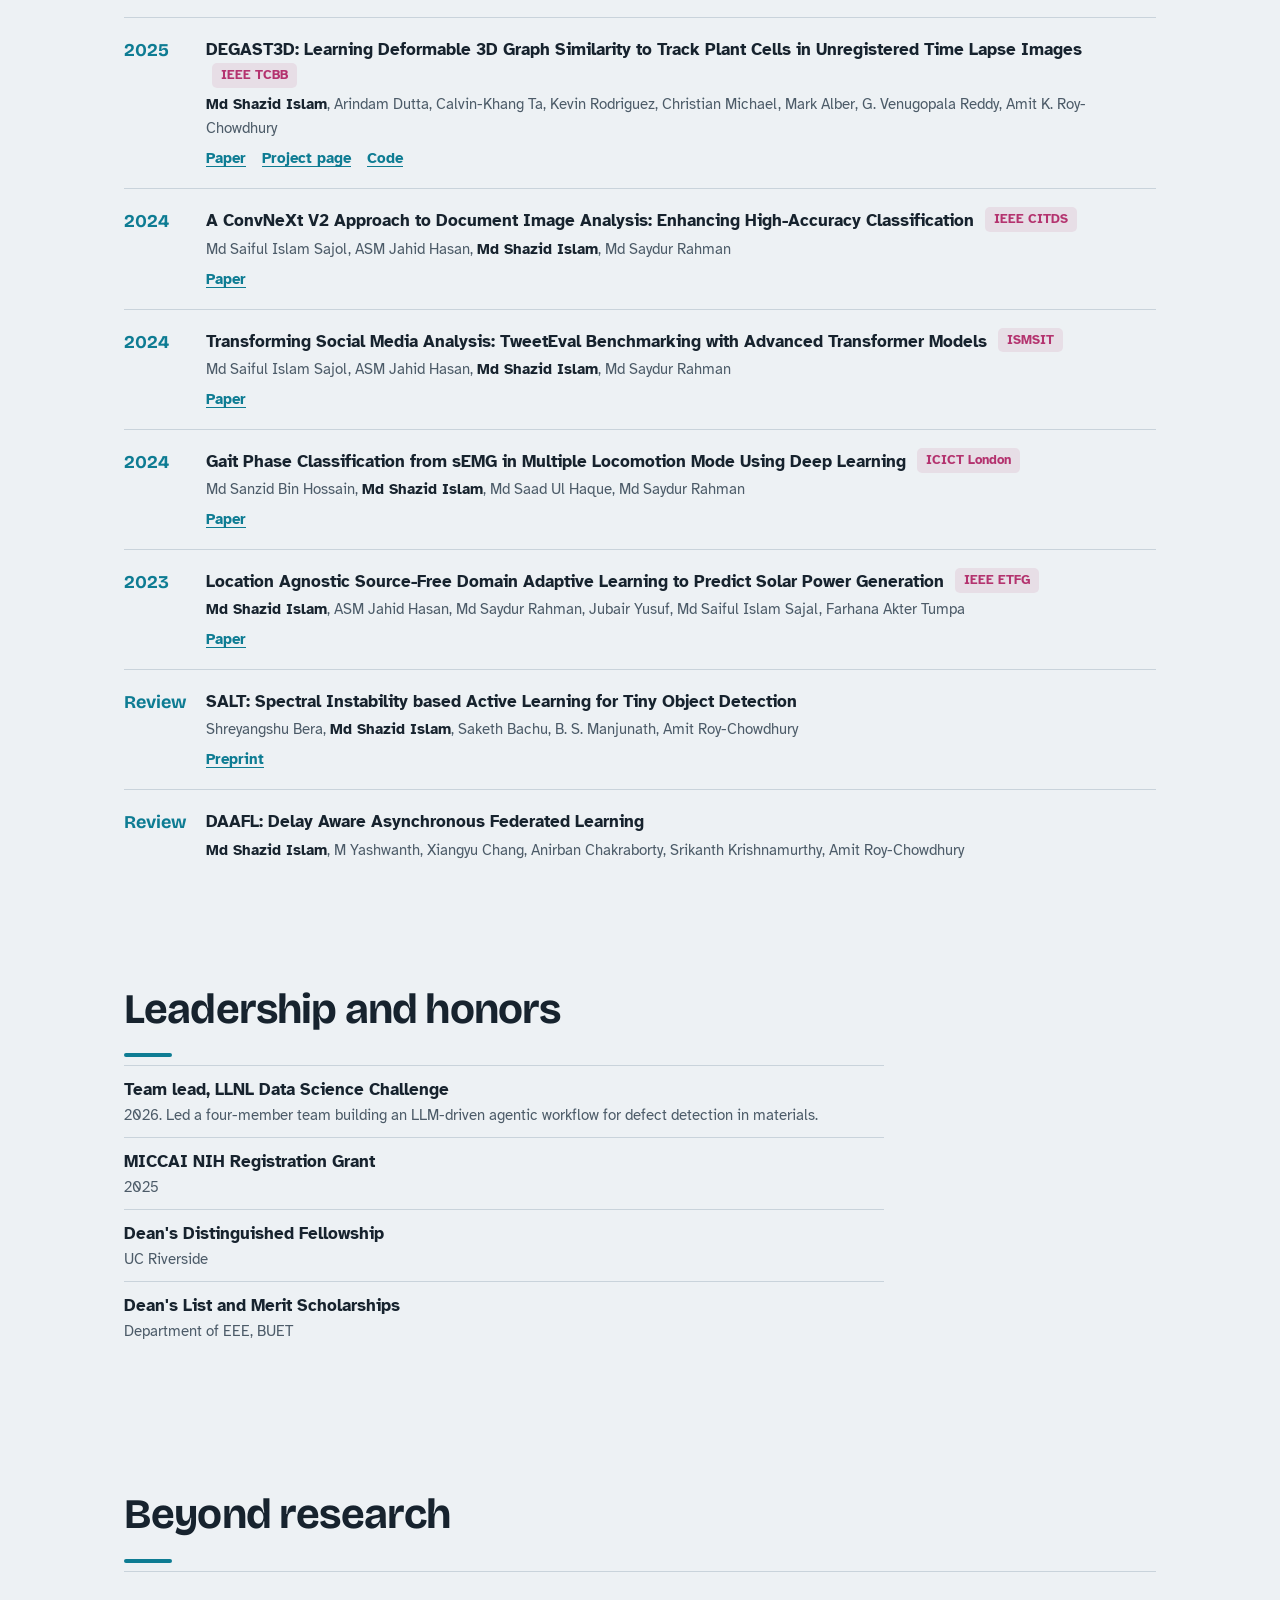
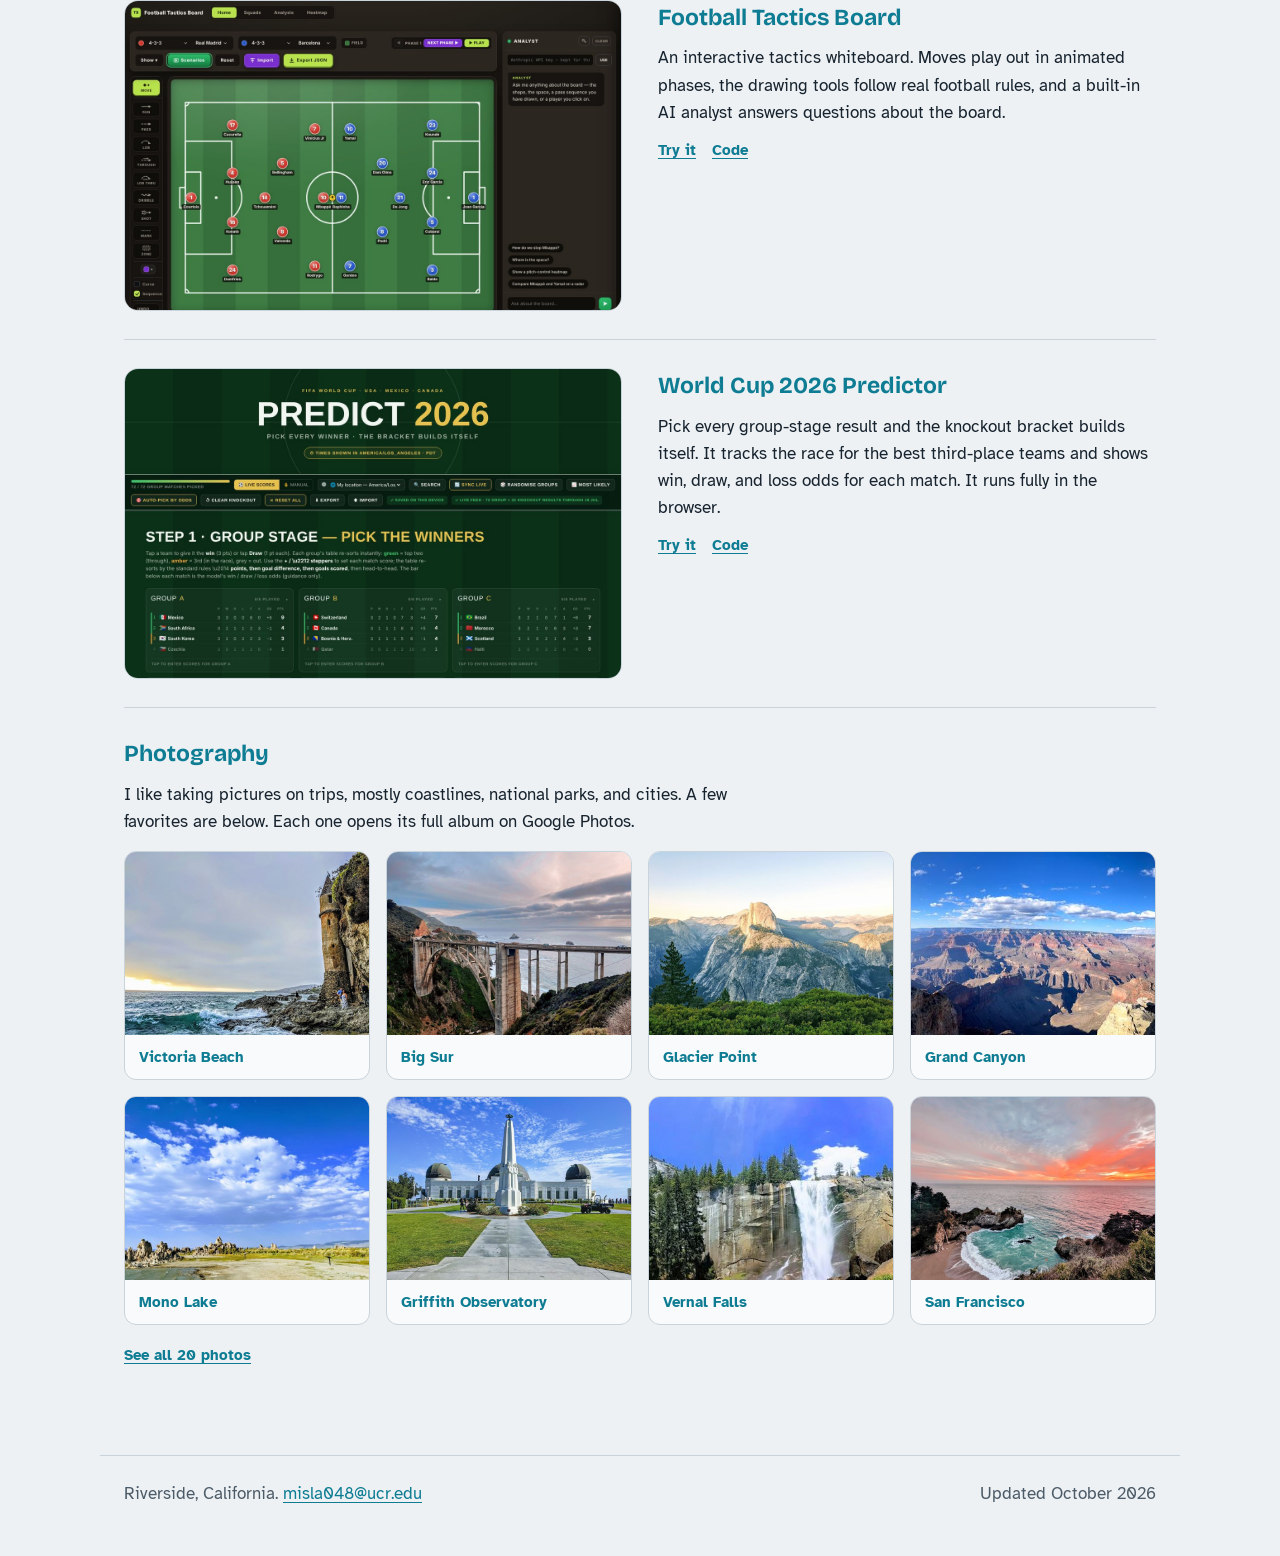
==== commit 046a5f94: "Add Photography tab to top navigation Co-Authored-By: Claude Opus 5.5 <noreply@anthropic.com> Claude" ====
--- a/index.html
+++ b/index.html
@@ -3,6 +3,7 @@
 <head>
 <meta charset="UTF-8">
 <meta name="viewport" content="width=device-width, initial-scale=1">
+<meta name="google-site-verification" content="dmojlcePFUBtBJJ4otJkMfEQR1Ej_I3_om_GDr48Q-E">
 <title>Md Shazid Islam</title>
 <meta name="description" content="Md Shazid Islam, Ph.D. candidate at UC Riverside. Vision-language models, uncertainty, and annotation-efficient learning for medical imaging.">
 <meta property="og:title" content="Md Shazid Islam">
@@ -295,6 +296,7 @@
       <a href="#research">Research</a>
       <a href="#publications">Publications</a>
       <a href="#beyond">Beyond research</a>
+      <a href="photos/">Photography</a>
       <a href="Md_Shazid_Islam_Resume.pdf">Resume</a>
       </nav>
       <button class="theme-toggle" type="button" aria-label="Switch to dark theme" title="Switch theme">
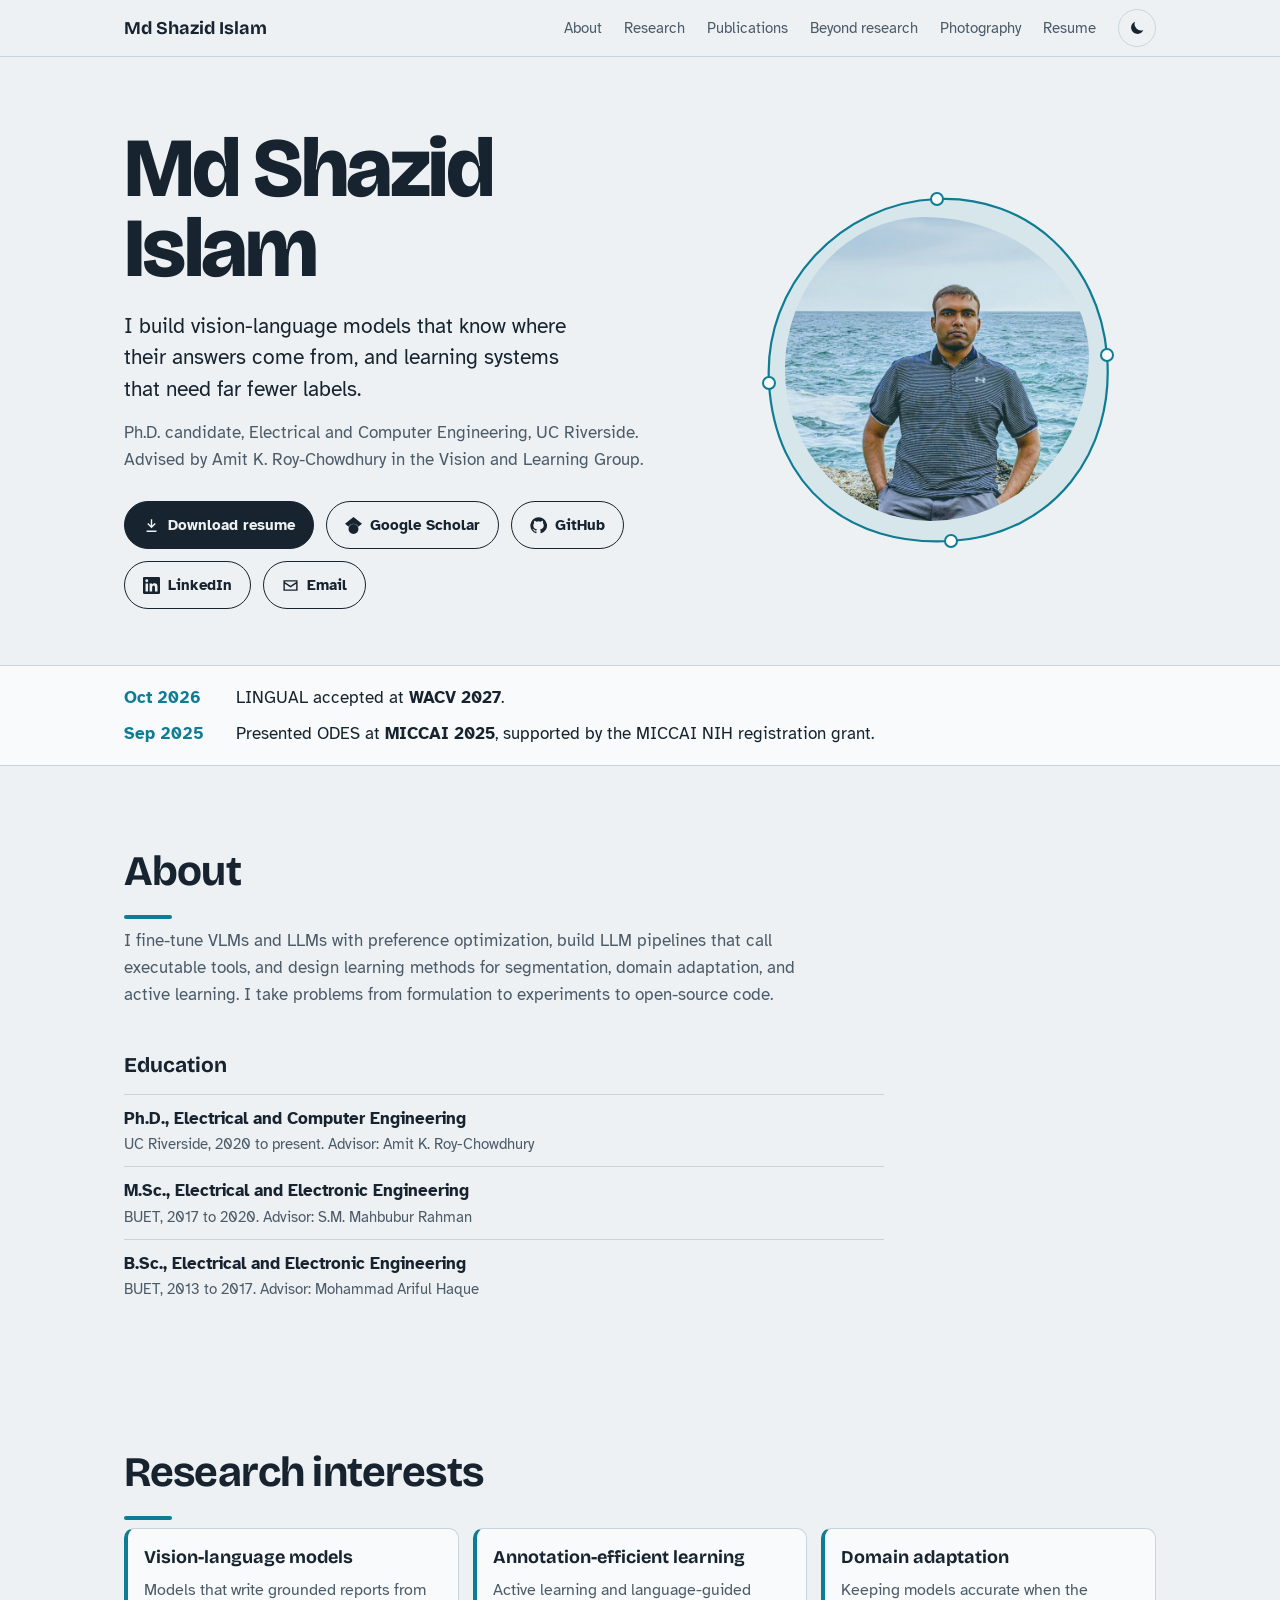
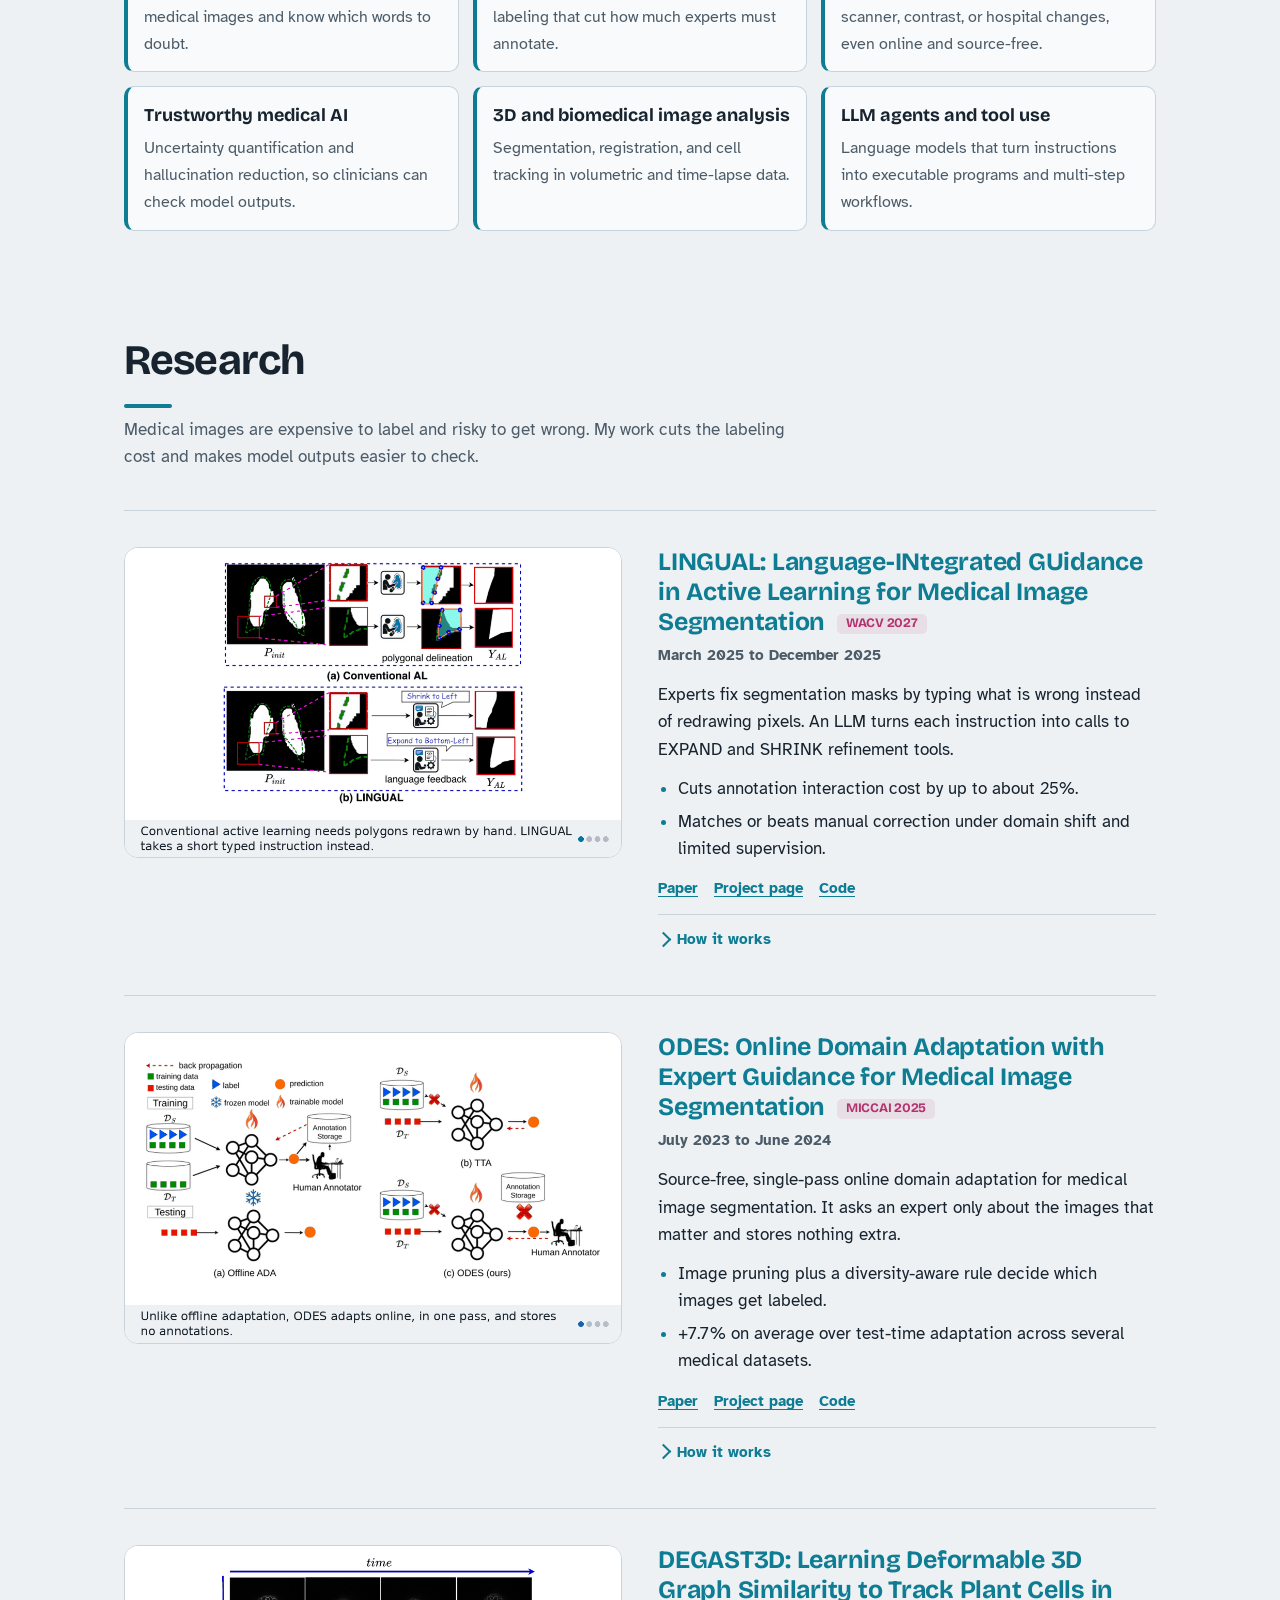
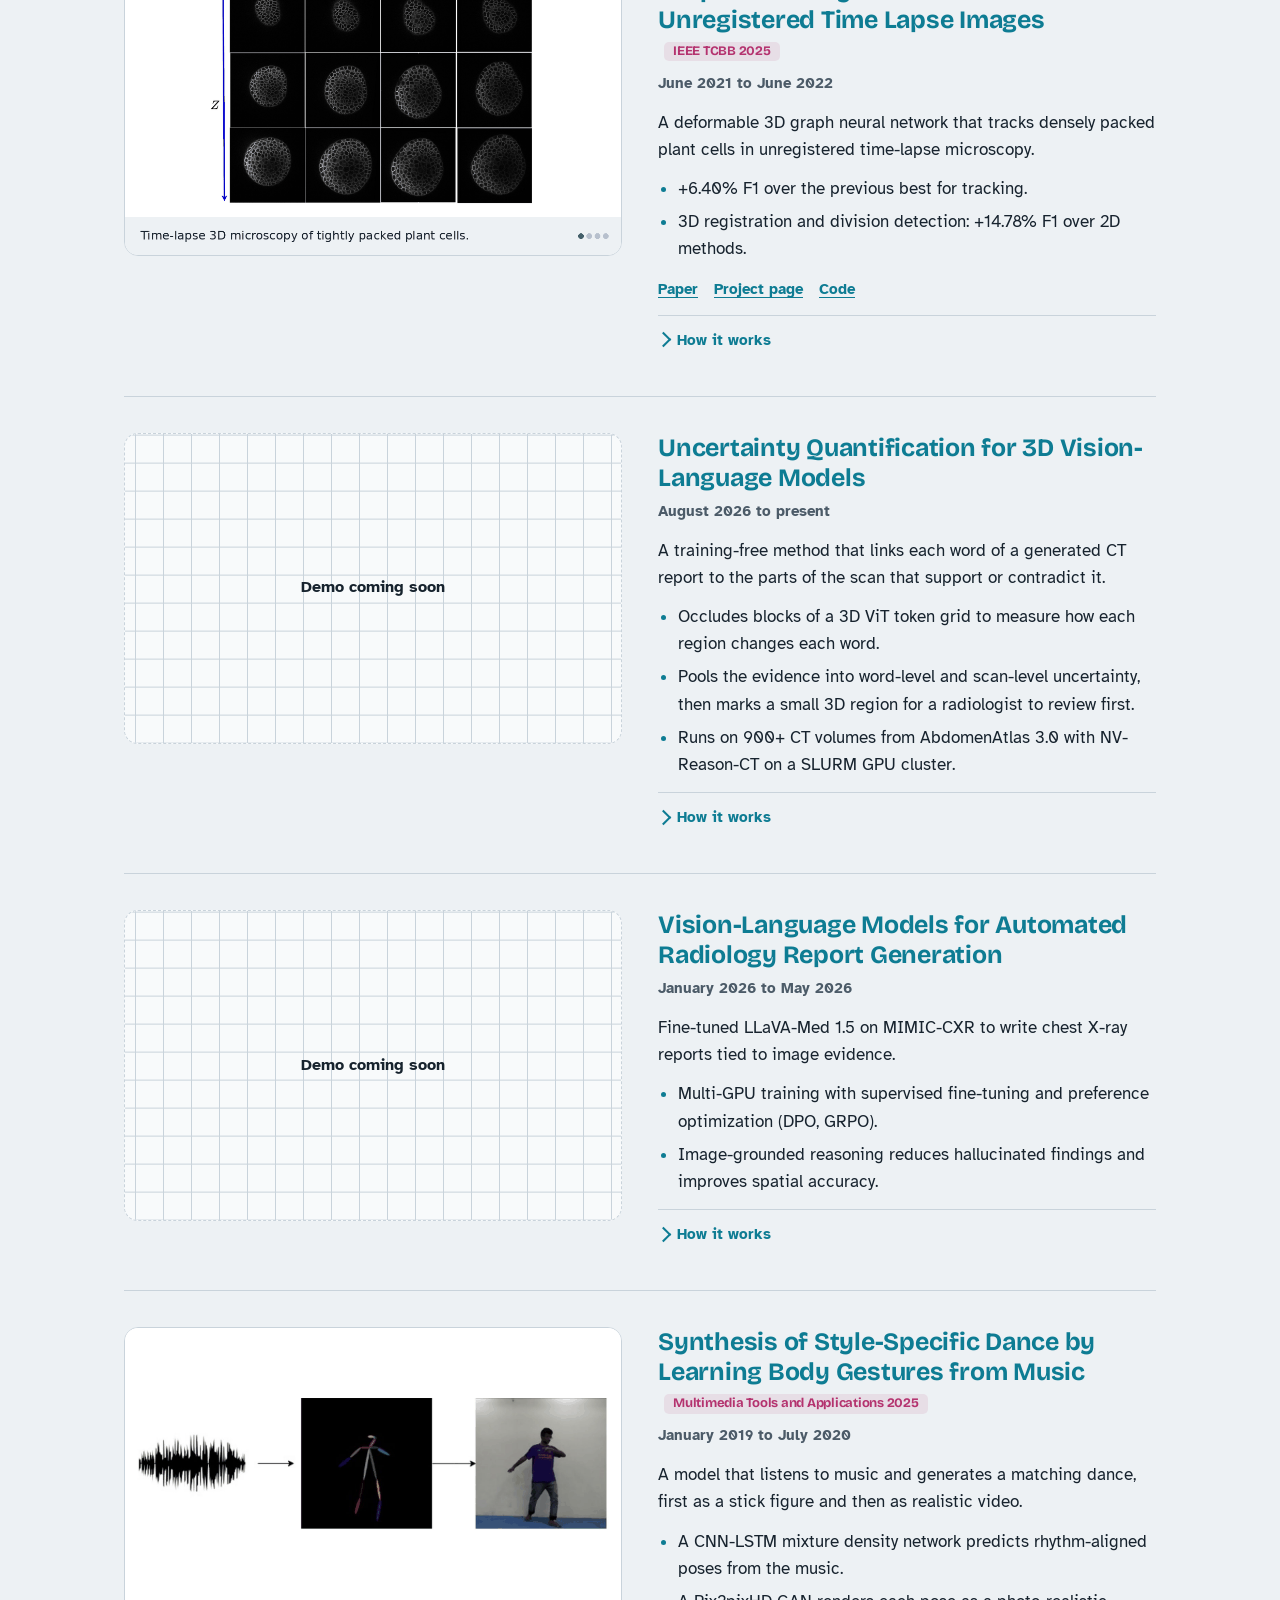
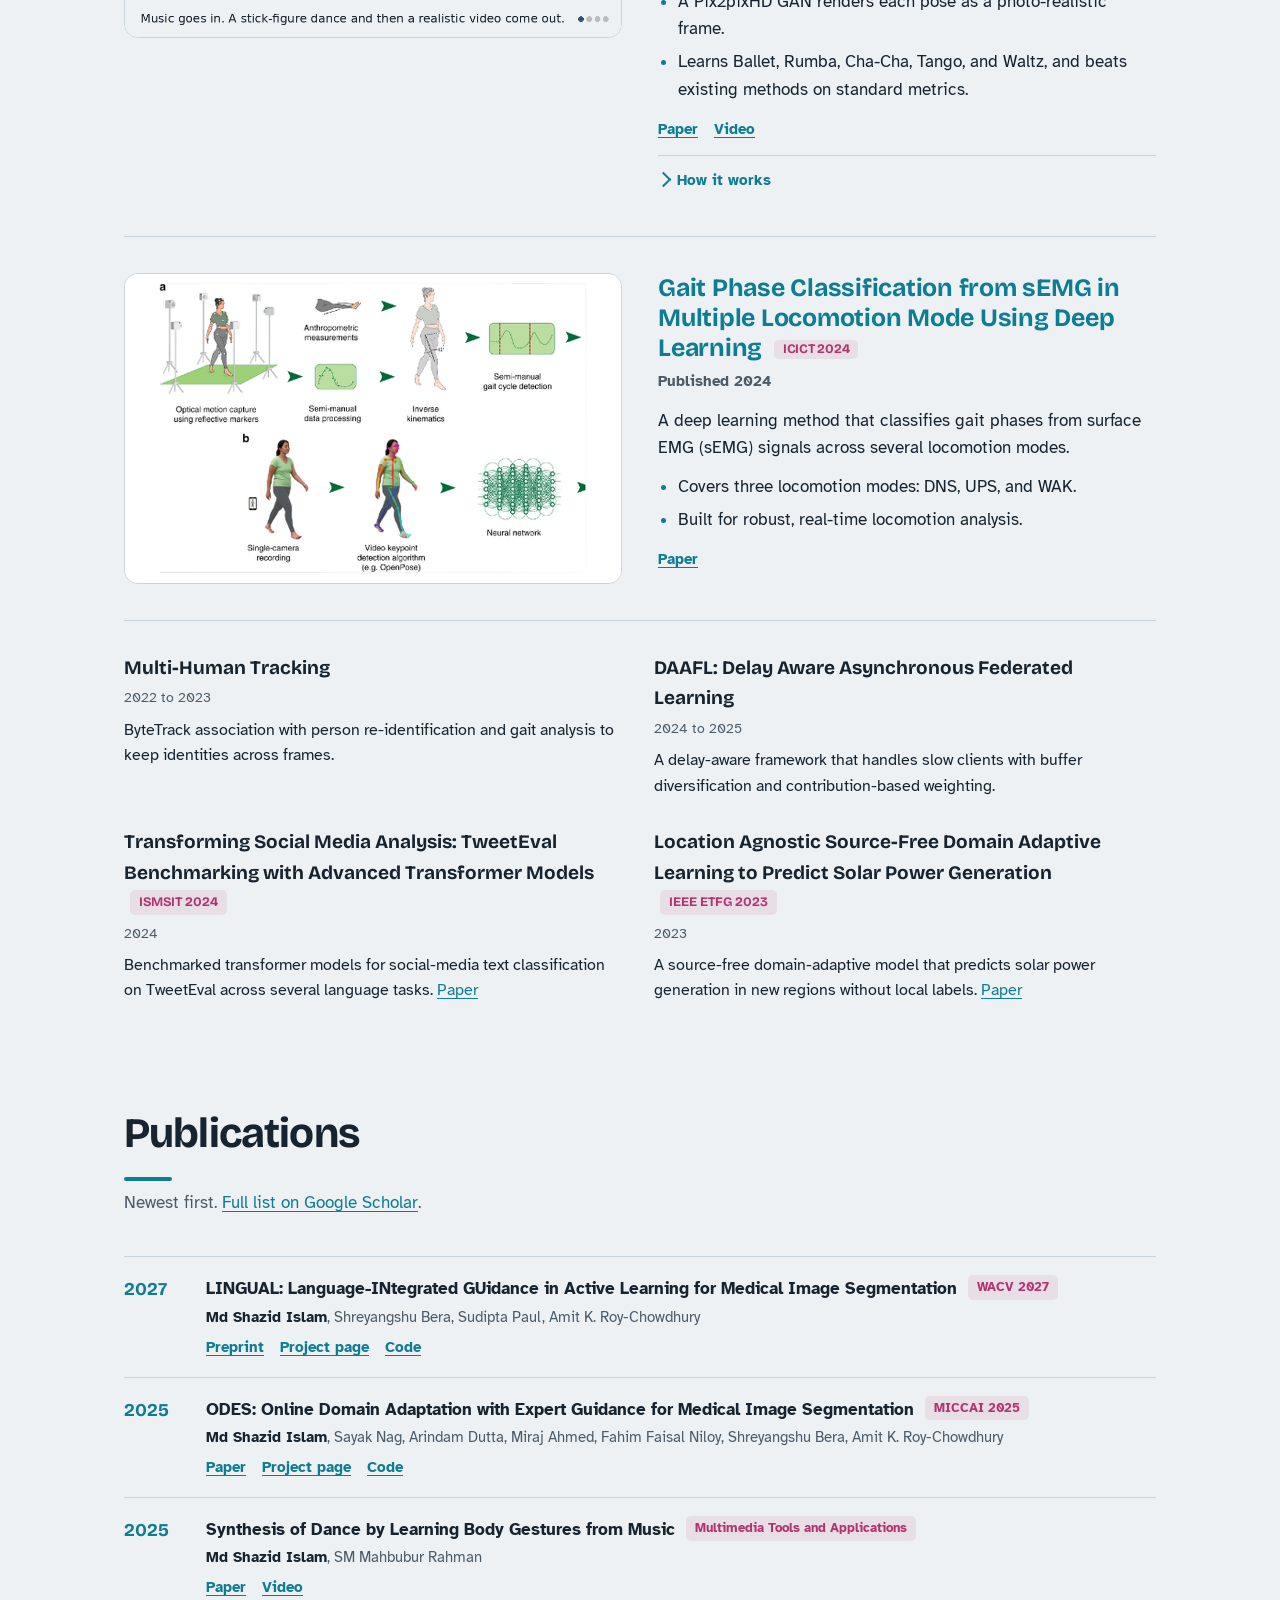
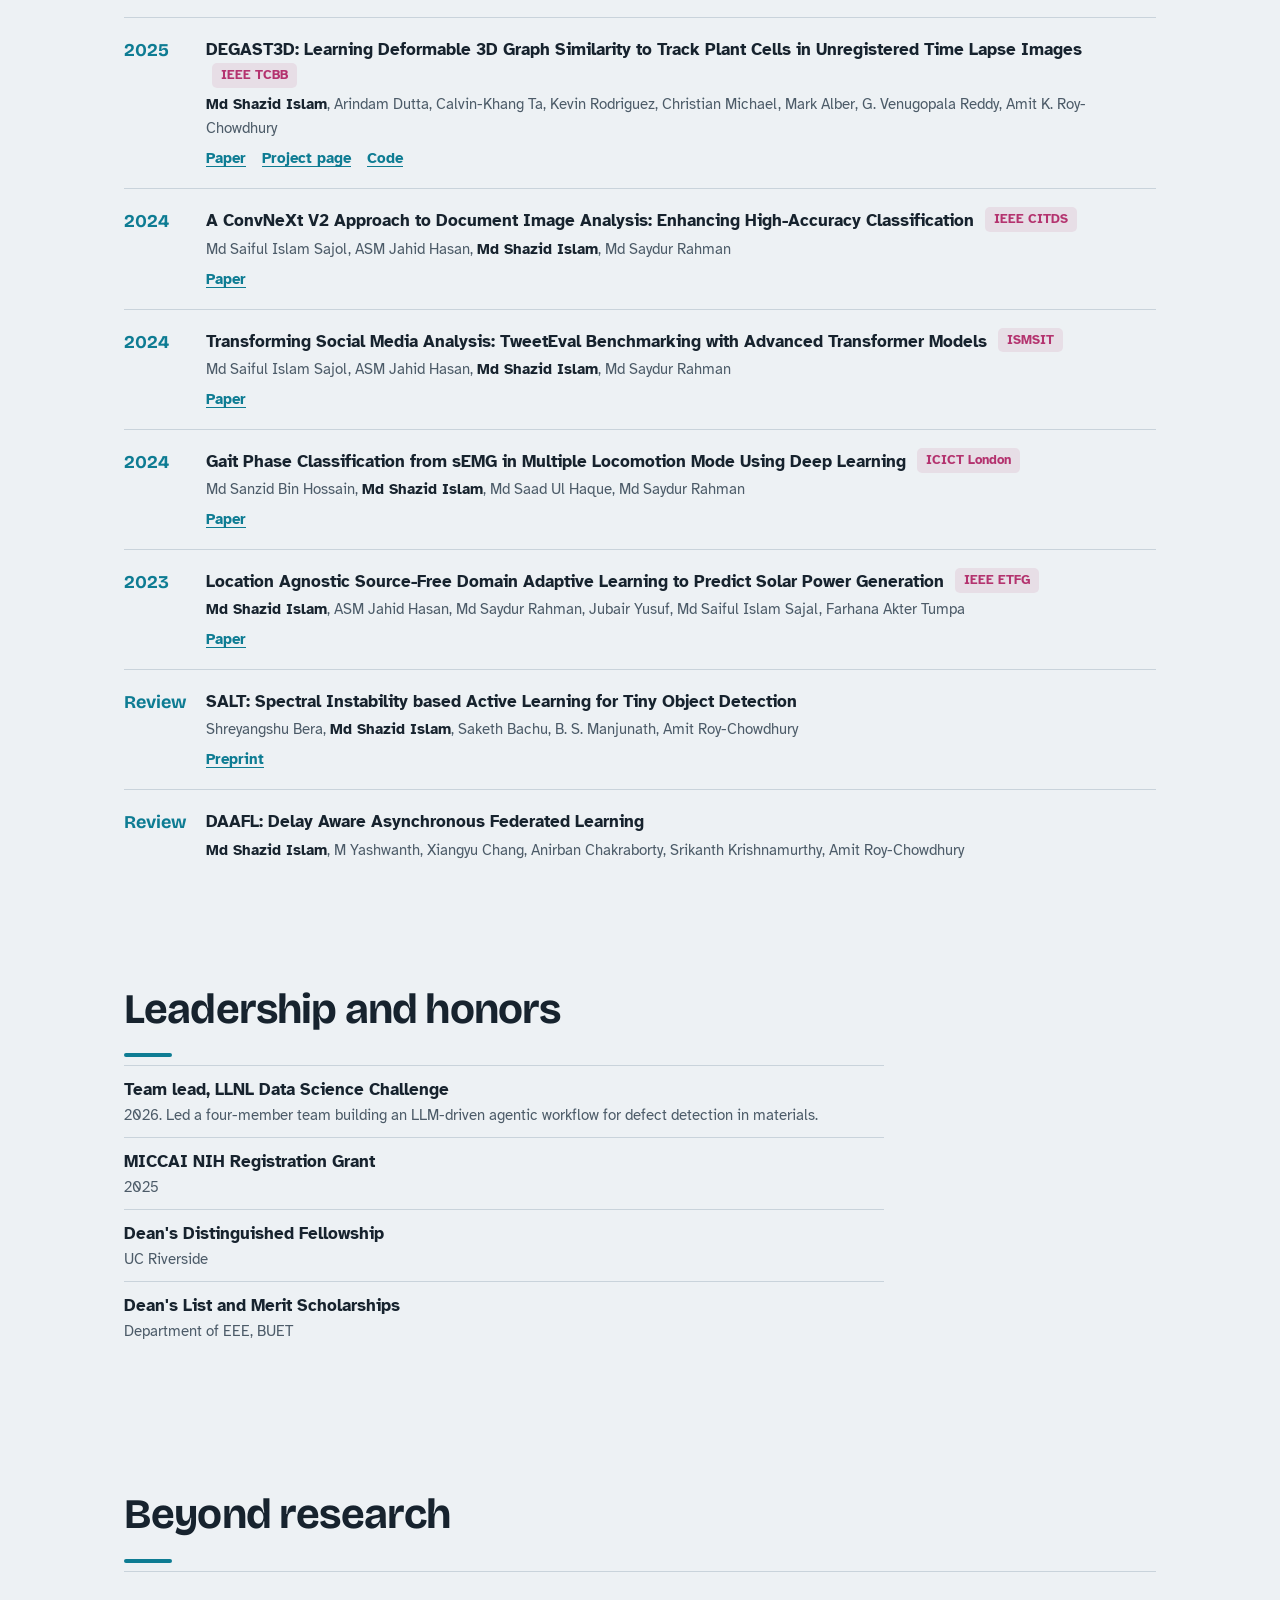
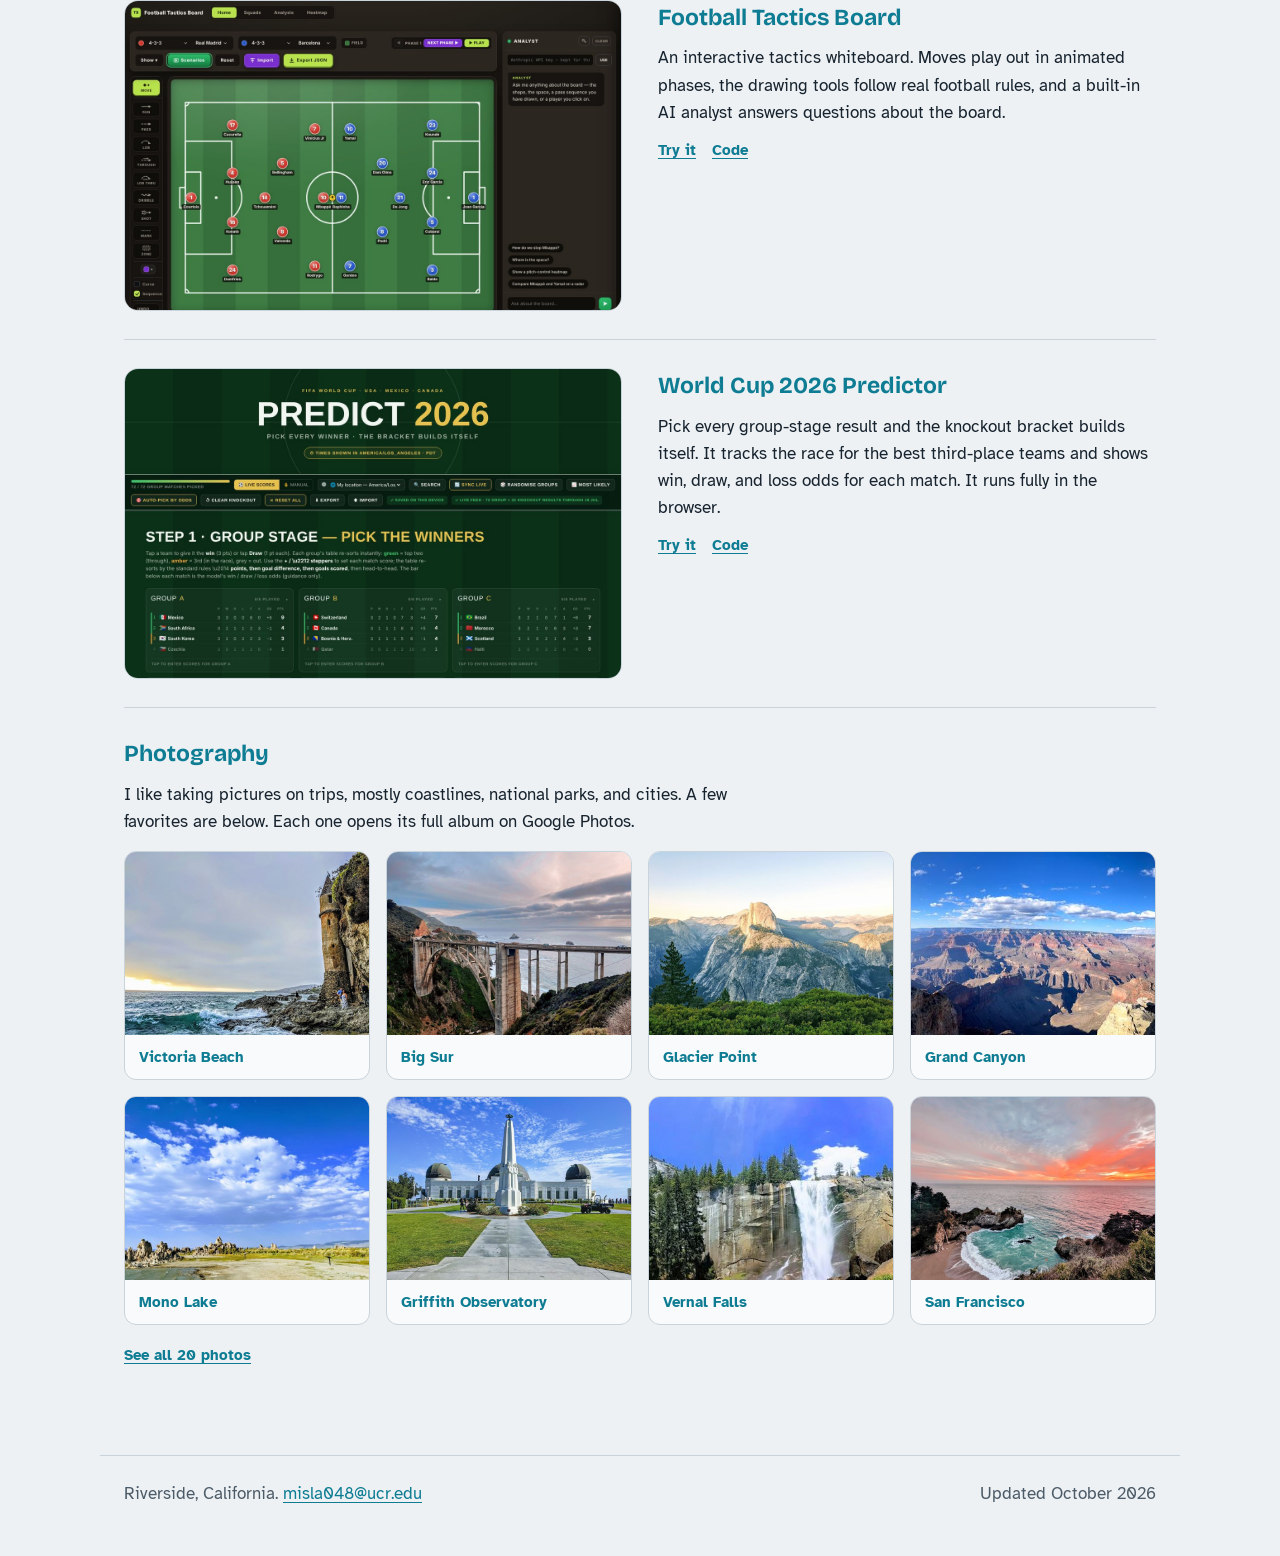
==== commit aaca9384: "Add LINGUAL project page Add the WACV 2027 project page in the same layout as ODES, link it from the" ====
--- a/index.html
+++ b/index.html
@@ -393,7 +393,7 @@
             <li>Cuts annotation interaction cost by up to about 25%.</li>
             <li>Matches or beats manual correction under domain shift and limited supervision.</li>
           </ul>
-          <div class="links"><a href="https://arxiv.org/abs/2511.14028">Paper</a></div>
+          <div class="links"><a href="https://arxiv.org/abs/2511.14028">Paper</a><a href="projects/lingual/">Project page</a><a href="https://github.com/ShazidAraf/LINGUAL">Code</a></div>
           <details class="deep">
             <summary>How it works</summary>
             <dl>
@@ -615,7 +615,7 @@
         <li><span class="yr">2027</span><div>
           <span class="title">LINGUAL: Language-INtegrated GUidance in Active Learning for Medical Image Segmentation <span class="venue">WACV 2027</span></span>
           <span class="authors"><b>Md Shazid Islam</b>, Shreyangshu Bera, Sudipta Paul, Amit K. Roy-Chowdhury</span>
-          <div class="links"><a href="https://arxiv.org/abs/2511.14028">Preprint</a></div>
+          <div class="links"><a href="https://arxiv.org/abs/2511.14028">Preprint</a><a href="projects/lingual/">Project page</a><a href="https://github.com/ShazidAraf/LINGUAL">Code</a></div>
         </div></li>
         <li><span class="yr">2025</span><div>
           <span class="title">ODES: Online Domain Adaptation with Expert Guidance for Medical Image Segmentation <span class="venue">MICCAI 2025</span></span>
